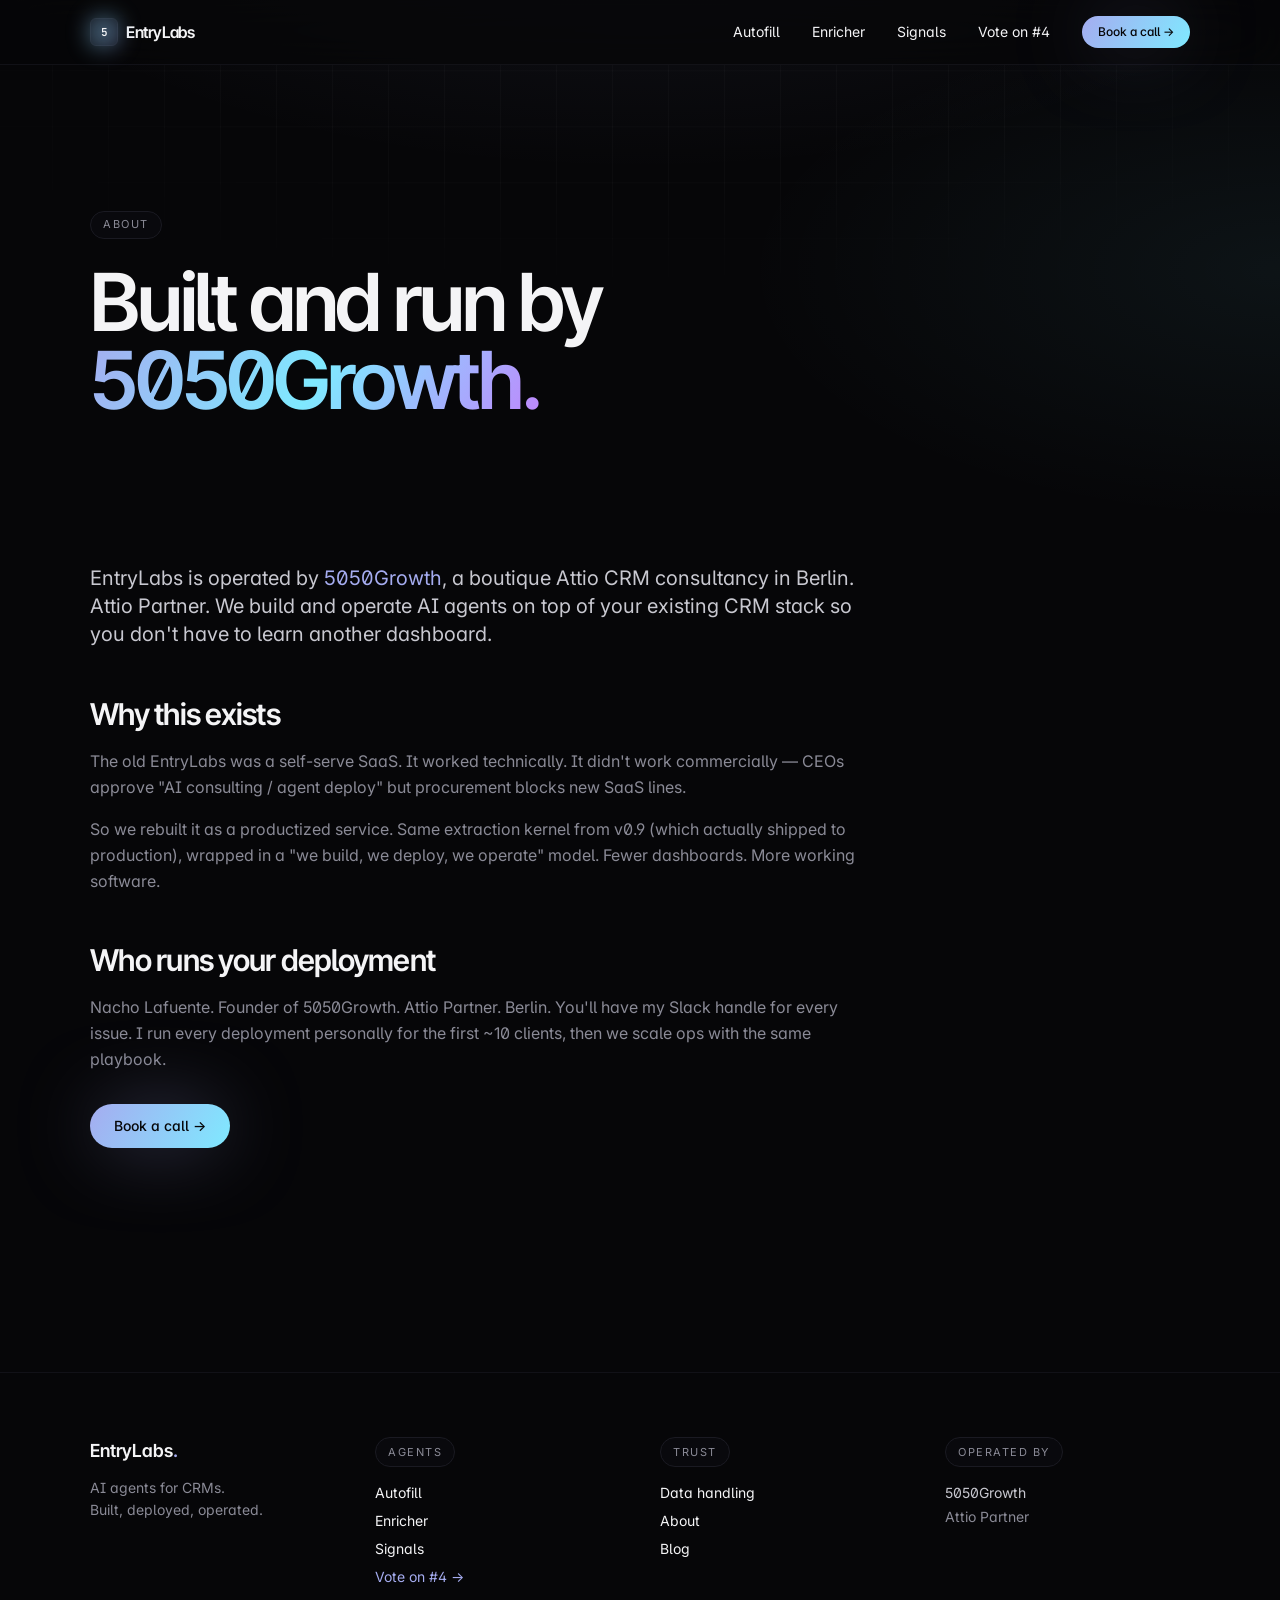
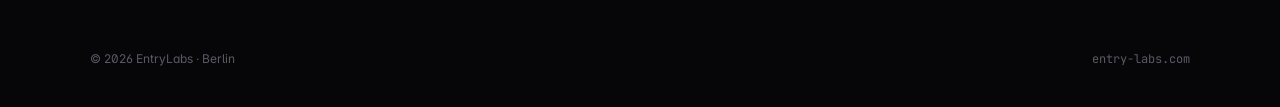
==== about/index.html @ ff5e3624 "Site rebuild 2026-05-15T09:14:31Z" ====
<!DOCTYPE html><html lang="en" class="dark"> <head><meta charset="UTF-8"><meta name="viewport" content="width=device-width, initial-scale=1.0"><meta name="theme-color" content="#060608"><link rel="canonical" href="https://entry-labs.com/about/"><title>About — EntryLabs</title><meta name="description" content="Productized AI agents for sales orgs. Built, deployed, and operated on EU infrastructure. One invoice. Starting at €2,000 deploy + €300/mo."><meta property="og:title" content="About — EntryLabs"><meta property="og:description" content="Productized AI agents for sales orgs. Built, deployed, and operated on EU infrastructure. One invoice. Starting at €2,000 deploy + €300/mo."><meta property="og:url" content="https://entry-labs.com/about/"><meta property="og:type" content="website"><meta name="twitter:card" content="summary_large_image"><link rel="icon" type="image/svg+xml" href="/favicon.svg"><link rel="stylesheet" href="/_astro/about.BUCMWtR5.css"></head> <body class="min-h-screen flex flex-col"> <header class="sticky top-0 z-50 backdrop-blur-xl bg-bg/70 border-b border-bg-edge/60"> <nav class="container-page flex items-center justify-between py-4"> <a href="/" class="group flex items-center gap-2 text-base font-display font-semibold tracking-tight"> <span class="relative inline-flex h-7 w-7 items-center justify-center rounded-md bg-bg-card border border-bg-edge"> <span class="absolute inset-0 rounded-md bg-gradient-accent opacity-60 blur-md group-hover:opacity-90 transition-opacity"></span> <span class="relative font-mono text-[11px] text-ink">5</span> </span> <span>EntryLabs</span> </a> <div class="hidden md:flex items-center gap-8 text-sm text-ink-soft"> <a href="/agents/autofill" class="hover:text-ink transition-colors">Autofill</a> <a href="/agents/enricher" class="hover:text-ink transition-colors">Enricher</a> <a href="/agents/signals" class="hover:text-ink transition-colors">Signals</a> <a href="/poll" class="hover:text-periwinkle transition-colors">Vote on #4</a> <a href="/book" class="btn-primary text-xs px-4 py-2">Book a call →</a> </div> <a href="/book" class="md:hidden btn-primary text-xs px-4 py-2">Book →</a> </nav> </header> <main class="flex-1">  <section class="relative overflow-hidden"> <div aria-hidden="true" class="absolute inset-0 grid-bg pointer-events-none"></div> <div class="container-page pt-28 pb-12 sm:pt-36 relative"> <div class="reveal max-w-3xl"> <p class="pill mb-6">About</p> <h1 class="font-display font-semibold text-hero-sm sm:text-hero tracking-tight leading-[0.98]">
Built and run by<br> <span class="text-gradient">5050Growth.</span> </h1> </div> </div> </section> <section class="container-page py-24"> <div class="reveal max-w-3xl space-y-12"> <p class="text-lg sm:text-xl text-ink-soft leading-relaxed">
EntryLabs is operated by <a href="https://5050growth.com" class="text-periwinkle">5050Growth</a>,
        a boutique Attio CRM consultancy in Berlin. Attio Partner. We build
        and operate AI agents on top of your existing CRM stack so you don't
        have to learn another dashboard.
</p> <div> <h2 class="font-display text-2xl sm:text-3xl font-semibold tracking-tight mb-4">Why this exists</h2> <p class="text-ink-mute leading-relaxed mb-4">
The old EntryLabs was a self-serve SaaS. It worked technically.
          It didn't work commercially — CEOs approve "AI consulting / agent
          deploy" but procurement blocks new SaaS lines.
</p> <p class="text-ink-mute leading-relaxed">
So we rebuilt it as a productized service. Same extraction kernel
          from v0.9 (which actually shipped to production), wrapped in a
          "we build, we deploy, we operate" model. Fewer dashboards. More
          working software.
</p> </div> <div> <h2 class="font-display text-2xl sm:text-3xl font-semibold tracking-tight mb-4">Who runs your deployment</h2> <p class="text-ink-mute leading-relaxed mb-4">
Nacho Lafuente. Founder of 5050Growth. Attio Partner. Berlin.
          You'll have my Slack handle for every issue. I run every deployment
          personally for the first ~10 clients, then we scale ops with the
          same playbook.
</p> <p class="text-ink-soft mt-8"> <a href="/book" class="btn-primary">Book a call →</a> </p> </div> </div> </section>  </main> <footer class="mt-32 border-t border-bg-edge/60"> <div class="container-page grid grid-cols-2 sm:grid-cols-4 gap-10 py-16 text-sm"> <div> <p class="font-display text-lg font-semibold">EntryLabs<span class="text-periwinkle">.</span></p> <p class="text-ink-mute mt-3 leading-relaxed">AI agents for CRMs.<br>Built, deployed, operated.</p> </div> <div> <p class="pill mb-4">Agents</p> <ul class="space-y-2 text-ink-soft"> <li><a href="/agents/autofill">Autofill</a></li> <li><a href="/agents/enricher">Enricher</a></li> <li><a href="/agents/signals">Signals</a></li> <li><a href="/poll" class="text-periwinkle">Vote on #4 →</a></li> </ul> </div> <div> <p class="pill mb-4">Trust</p> <ul class="space-y-2 text-ink-soft"> <li><a href="/security">Data handling</a></li> <li><a href="/about">About</a></li> <li><a href="/blog">Blog</a></li> </ul> </div> <div> <p class="pill mb-4">Operated by</p> <p><a href="https://5050growth.com" class="text-ink-soft hover:text-periwinkle">5050Growth</a></p> <p class="text-ink-mute mt-1">Attio Partner</p> </div> </div> <div class="container-page pb-10 text-xs text-ink-dim flex items-center justify-between"> <p>© 2026 EntryLabs · Berlin</p> <p class="font-mono">entry-labs.com</p> </div> </footer> <script>
      // Scroll-triggered fade-in for any element with .reveal
      (() => {
        const io = new IntersectionObserver(
          (entries) => {
            for (const entry of entries) {
              if (entry.isIntersecting) {
                entry.target.classList.add("is-visible");
                io.unobserve(entry.target);
              }
            }
          },
          { threshold: 0.12, rootMargin: "0px 0px -8% 0px" }
        );
        document.querySelectorAll(".reveal").forEach((el) => io.observe(el));
      })();

      // Card cursor-tracking glow
      document.addEventListener("mousemove", (e) => {
        document.querySelectorAll(".card-glow").forEach((card) => {
          const rect = card.getBoundingClientRect();
          if (e.clientX < rect.left - 100 || e.clientX > rect.right + 100) return;
          if (e.clientY < rect.top - 100 || e.clientY > rect.bottom + 100) return;
          card.style.setProperty("--mx", `${e.clientX - rect.left}px`);
          card.style.setProperty("--my", `${e.clientY - rect.top}px`);
        });
      });
    </script> </body> </html>
---- _astro/about.BUCMWtR5.css ----
@import"https://fonts.googleapis.com/css2?family=Inter:wght@300;400;500;600;700&family=Inter+Tight:wght@300;500;600;700&family=Fraunces:opsz,wght@9..144,400;9..144,500&family=JetBrains+Mono:wght@400;500&display=swap";*,:before,:after{--tw-border-spacing-x: 0;--tw-border-spacing-y: 0;--tw-translate-x: 0;--tw-translate-y: 0;--tw-rotate: 0;--tw-skew-x: 0;--tw-skew-y: 0;--tw-scale-x: 1;--tw-scale-y: 1;--tw-pan-x: ;--tw-pan-y: ;--tw-pinch-zoom: ;--tw-scroll-snap-strictness: proximity;--tw-gradient-from-position: ;--tw-gradient-via-position: ;--tw-gradient-to-position: ;--tw-ordinal: ;--tw-slashed-zero: ;--tw-numeric-figure: ;--tw-numeric-spacing: ;--tw-numeric-fraction: ;--tw-ring-inset: ;--tw-ring-offset-width: 0px;--tw-ring-offset-color: #fff;--tw-ring-color: rgb(59 130 246 / .5);--tw-ring-offset-shadow: 0 0 #0000;--tw-ring-shadow: 0 0 #0000;--tw-shadow: 0 0 #0000;--tw-shadow-colored: 0 0 #0000;--tw-blur: ;--tw-brightness: ;--tw-contrast: ;--tw-grayscale: ;--tw-hue-rotate: ;--tw-invert: ;--tw-saturate: ;--tw-sepia: ;--tw-drop-shadow: ;--tw-backdrop-blur: ;--tw-backdrop-brightness: ;--tw-backdrop-contrast: ;--tw-backdrop-grayscale: ;--tw-backdrop-hue-rotate: ;--tw-backdrop-invert: ;--tw-backdrop-opacity: ;--tw-backdrop-saturate: ;--tw-backdrop-sepia: ;--tw-contain-size: ;--tw-contain-layout: ;--tw-contain-paint: ;--tw-contain-style: }::backdrop{--tw-border-spacing-x: 0;--tw-border-spacing-y: 0;--tw-translate-x: 0;--tw-translate-y: 0;--tw-rotate: 0;--tw-skew-x: 0;--tw-skew-y: 0;--tw-scale-x: 1;--tw-scale-y: 1;--tw-pan-x: ;--tw-pan-y: ;--tw-pinch-zoom: ;--tw-scroll-snap-strictness: proximity;--tw-gradient-from-position: ;--tw-gradient-via-position: ;--tw-gradient-to-position: ;--tw-ordinal: ;--tw-slashed-zero: ;--tw-numeric-figure: ;--tw-numeric-spacing: ;--tw-numeric-fraction: ;--tw-ring-inset: ;--tw-ring-offset-width: 0px;--tw-ring-offset-color: #fff;--tw-ring-color: rgb(59 130 246 / .5);--tw-ring-offset-shadow: 0 0 #0000;--tw-ring-shadow: 0 0 #0000;--tw-shadow: 0 0 #0000;--tw-shadow-colored: 0 0 #0000;--tw-blur: ;--tw-brightness: ;--tw-contrast: ;--tw-grayscale: ;--tw-hue-rotate: ;--tw-invert: ;--tw-saturate: ;--tw-sepia: ;--tw-drop-shadow: ;--tw-backdrop-blur: ;--tw-backdrop-brightness: ;--tw-backdrop-contrast: ;--tw-backdrop-grayscale: ;--tw-backdrop-hue-rotate: ;--tw-backdrop-invert: ;--tw-backdrop-opacity: ;--tw-backdrop-saturate: ;--tw-backdrop-sepia: ;--tw-contain-size: ;--tw-contain-layout: ;--tw-contain-paint: ;--tw-contain-style: }*,:before,:after{box-sizing:border-box;border-width:0;border-style:solid;border-color:#e5e7eb}:before,:after{--tw-content: ""}html,:host{line-height:1.5;-webkit-text-size-adjust:100%;-moz-tab-size:4;-o-tab-size:4;tab-size:4;font-family:Inter,system-ui,sans-serif;font-feature-settings:normal;font-variation-settings:normal;-webkit-tap-highlight-color:transparent}body{margin:0;line-height:inherit}hr{height:0;color:inherit;border-top-width:1px}abbr:where([title]){-webkit-text-decoration:underline dotted;text-decoration:underline dotted}h1,h2,h3,h4,h5,h6{font-size:inherit;font-weight:inherit}a{color:inherit;text-decoration:inherit}b,strong{font-weight:bolder}code,kbd,samp,pre{font-family:JetBrains Mono,SF Mono,Menlo,monospace;font-feature-settings:normal;font-variation-settings:normal;font-size:1em}small{font-size:80%}sub,sup{font-size:75%;line-height:0;position:relative;vertical-align:baseline}sub{bottom:-.25em}sup{top:-.5em}table{text-indent:0;border-color:inherit;border-collapse:collapse}button,input,optgroup,select,textarea{font-family:inherit;font-feature-settings:inherit;font-variation-settings:inherit;font-size:100%;font-weight:inherit;line-height:inherit;letter-spacing:inherit;color:inherit;margin:0;padding:0}button,select{text-transform:none}button,input:where([type=button]),input:where([type=reset]),input:where([type=submit]){-webkit-appearance:button;background-color:transparent;background-image:none}:-moz-focusring{outline:auto}:-moz-ui-invalid{box-shadow:none}progress{vertical-align:baseline}::-webkit-inner-spin-button,::-webkit-outer-spin-button{height:auto}[type=search]{-webkit-appearance:textfield;outline-offset:-2px}::-webkit-search-decoration{-webkit-appearance:none}::-webkit-file-upload-button{-webkit-appearance:button;font:inherit}summary{display:list-item}blockquote,dl,dd,h1,h2,h3,h4,h5,h6,hr,figure,p,pre{margin:0}fieldset{margin:0;padding:0}legend{padding:0}ol,ul,menu{list-style:none;margin:0;padding:0}dialog{padding:0}textarea{resize:vertical}input::-moz-placeholder,textarea::-moz-placeholder{opacity:1;color:#9ca3af}input::placeholder,textarea::placeholder{opacity:1;color:#9ca3af}button,[role=button]{cursor:pointer}:disabled{cursor:default}img,svg,video,canvas,audio,iframe,embed,object{display:block;vertical-align:middle}img,video{max-width:100%;height:auto}[hidden]:where(:not([hidden=until-found])){display:none}:root{color-scheme:dark}html{--tw-bg-opacity: 1;background-color:rgb(6 6 8 / var(--tw-bg-opacity, 1));--tw-text-opacity: 1;color:rgb(244 244 246 / var(--tw-text-opacity, 1));-webkit-font-smoothing:antialiased;-moz-osx-font-smoothing:grayscale;font-feature-settings:"ss01","ss02","cv11"}body{font-family:Inter,system-ui,sans-serif;font-size:1rem;line-height:1.5rem;line-height:1.625}body *::-moz-selection{background-color:#a5acf04d;--tw-text-opacity: 1;color:rgb(255 255 255 / var(--tw-text-opacity, 1))}body *::selection{background-color:#a5acf04d;--tw-text-opacity: 1;color:rgb(255 255 255 / var(--tw-text-opacity, 1))}body::-moz-selection{background-color:#a5acf04d;--tw-text-opacity: 1;color:rgb(255 255 255 / var(--tw-text-opacity, 1))}body::selection{background-color:#a5acf04d;--tw-text-opacity: 1;color:rgb(255 255 255 / var(--tw-text-opacity, 1))}body{background:radial-gradient(ellipse 90% 60% at 50% -20%,rgba(165,172,240,.1),transparent 65%),radial-gradient(ellipse 60% 40% at 100% 30%,rgba(127,233,255,.06),transparent 70%),#060608;background-attachment:fixed}h1,h2,h3,h4{font-family:Inter Tight,Inter,system-ui,sans-serif;letter-spacing:-.025em;--tw-text-opacity: 1;color:rgb(244 244 246 / var(--tw-text-opacity, 1))}h1,h2,h3{font-weight:600}code,pre{font-family:JetBrains Mono,SF Mono,Menlo,monospace;font-size:.875rem;line-height:1.25rem}a{--tw-text-opacity: 1;color:rgb(244 244 246 / var(--tw-text-opacity, 1));transition-property:color,background-color,border-color,text-decoration-color,fill,stroke;transition-timing-function:cubic-bezier(.4,0,.2,1);transition-duration:.15s}a:hover{--tw-text-opacity: 1;color:rgb(165 172 240 / var(--tw-text-opacity, 1))}a{text-decoration:none}hr{--tw-border-opacity: 1;border-color:rgb(26 26 34 / var(--tw-border-opacity, 1))}.container-page{margin-left:auto;margin-right:auto;max-width:1180px;padding-left:1.5rem;padding-right:1.5rem}@media (min-width: 640px){.container-page{padding-left:2.5rem;padding-right:2.5rem}}.btn-primary{position:relative;display:inline-flex;align-items:center;gap:.5rem;border-radius:9999px;background-image:linear-gradient(120deg,#a5acf0,#7fe9ff);padding:.75rem 1.5rem;font-size:.875rem;line-height:1.25rem;font-weight:500;--tw-text-opacity: 1;color:rgb(6 6 8 / var(--tw-text-opacity, 1));--tw-shadow: 0 0 80px -10px rgba(165,172,240,.55);--tw-shadow-colored: 0 0 80px -10px var(--tw-shadow-color);box-shadow:var(--tw-ring-offset-shadow, 0 0 #0000),var(--tw-ring-shadow, 0 0 #0000),var(--tw-shadow);transition-property:transform;transition-timing-function:cubic-bezier(.4,0,.2,1);transition-duration:.15s}.btn-primary:hover{--tw-scale-x: 1.02;--tw-scale-y: 1.02;transform:translate(var(--tw-translate-x),var(--tw-translate-y)) rotate(var(--tw-rotate)) skew(var(--tw-skew-x)) skewY(var(--tw-skew-y)) scaleX(var(--tw-scale-x)) scaleY(var(--tw-scale-y))}.btn-ghost{display:inline-flex;align-items:center;gap:.5rem;border-radius:9999px;border-width:1px;--tw-border-opacity: 1;border-color:rgb(26 26 34 / var(--tw-border-opacity, 1));background-color:#0d0d1266;padding:.75rem 1.5rem;font-size:.875rem;line-height:1.25rem;font-weight:500;--tw-text-opacity: 1;color:rgb(200 200 208 / var(--tw-text-opacity, 1));--tw-backdrop-blur: blur(8px);backdrop-filter:var(--tw-backdrop-blur) var(--tw-backdrop-brightness) var(--tw-backdrop-contrast) var(--tw-backdrop-grayscale) var(--tw-backdrop-hue-rotate) var(--tw-backdrop-invert) var(--tw-backdrop-opacity) var(--tw-backdrop-saturate) var(--tw-backdrop-sepia);transition-property:color,background-color,border-color,text-decoration-color,fill,stroke;transition-timing-function:cubic-bezier(.4,0,.2,1);transition-duration:.15s}.btn-ghost:hover{border-color:#a5acf099;--tw-text-opacity: 1;color:rgb(244 244 246 / var(--tw-text-opacity, 1))}.pill{display:inline-flex;align-items:center;gap:.5rem;border-radius:9999px;border-width:1px;--tw-border-opacity: 1;border-color:rgb(26 26 34 / var(--tw-border-opacity, 1));background-color:#0d0d1299;padding:.25rem .75rem;font-size:11px;text-transform:uppercase;letter-spacing:.14em;--tw-text-opacity: 1;color:rgb(138 138 150 / var(--tw-text-opacity, 1))}.pill-accent{display:inline-flex;align-items:center;gap:.5rem;border-radius:9999px;border-width:1px;--tw-border-opacity: 1;border-color:rgb(26 26 34 / var(--tw-border-opacity, 1));background-color:#0d0d1299;padding:.25rem .75rem;font-size:11px;text-transform:uppercase;letter-spacing:.14em;color:rgb(138 138 150 / var(--tw-text-opacity, 1));border-color:#a5acf04d;background-color:#a5acf00f;--tw-text-opacity: 1;color:rgb(165 172 240 / var(--tw-text-opacity, 1))}.card{position:relative;border-radius:1rem;border-width:1px;--tw-border-opacity: 1;border-color:rgb(26 26 34 / var(--tw-border-opacity, 1));--tw-bg-opacity: 1;background-color:rgb(16 16 23 / var(--tw-bg-opacity, 1));padding:1.75rem;transition-property:all;transition-timing-function:cubic-bezier(.4,0,.2,1);transition-duration:.15s}.card:hover{border-color:#a5acf066}.card-glow{position:relative;border-radius:1rem;border-width:1px;--tw-border-opacity: 1;border-color:rgb(26 26 34 / var(--tw-border-opacity, 1));--tw-bg-opacity: 1;background-color:rgb(16 16 23 / var(--tw-bg-opacity, 1));padding:1.75rem;transition-property:all;transition-timing-function:cubic-bezier(.4,0,.2,1);transition-duration:.15s}.card-glow:hover{border-color:#a5acf066}.card-glow:before{content:"";pointer-events:none;position:absolute;inset:1px;border-radius:15px;opacity:0;transition-property:opacity;transition-timing-function:cubic-bezier(.4,0,.2,1);transition-duration:.15s;background:radial-gradient(600px circle at var(--mx, 50%) var(--my, 0%),rgba(165,172,240,.1),transparent 40%)}.card-glow:hover:before{opacity:1}.text-gradient{background-image:linear-gradient(120deg,#a5acf0,#7fe9ff,#c084fc);-webkit-background-clip:text;background-clip:text;color:transparent}.reveal{opacity:0;transform:translateY(20px);transition:opacity .7s cubic-bezier(.2,.6,.2,1),transform .7s cubic-bezier(.2,.6,.2,1);will-change:opacity,transform}.reveal.is-visible{opacity:1;transform:translateY(0)}.grid-bg{background-image:linear-gradient(to right,rgba(255,255,255,.025) 1px,transparent 1px),linear-gradient(to bottom,rgba(255,255,255,.025) 1px,transparent 1px);background-size:56px 56px;background-position:center;-webkit-mask-image:radial-gradient(ellipse 65% 60% at 50% 0%,black 50%,transparent 100%);mask-image:radial-gradient(ellipse 65% 60% at 50% 0%,black 50%,transparent 100%)}.pointer-events-none{pointer-events:none}.absolute{position:absolute}.relative{position:relative}.sticky{position:sticky}.inset-0{inset:0}.-inset-x-10{left:-2.5rem;right:-2.5rem}.-inset-y-12{top:-3rem;bottom:-3rem}.left-1\/2{left:50%}.left-\[28\%\]{left:28%}.right-\[-6rem\]{right:-6rem}.right-\[18\%\]{right:18%}.top-0{top:0}.top-1\/2{top:50%}.top-\[-10rem\]{top:-10rem}.top-\[-6rem\]{top:-6rem}.top-\[40\%\]{top:40%}.top-\[60\%\]{top:60%}.-z-10{z-index:-10}.z-50{z-index:50}.mx-auto{margin-left:auto;margin-right:auto}.mb-1{margin-bottom:.25rem}.mb-10{margin-bottom:2.5rem}.mb-12{margin-bottom:3rem}.mb-16{margin-bottom:4rem}.mb-2{margin-bottom:.5rem}.mb-3{margin-bottom:.75rem}.mb-4{margin-bottom:1rem}.mb-5{margin-bottom:1.25rem}.mb-6{margin-bottom:1.5rem}.mb-7{margin-bottom:1.75rem}.mb-8{margin-bottom:2rem}.ml-2{margin-left:.5rem}.ml-3{margin-left:.75rem}.ml-auto{margin-left:auto}.mt-1{margin-top:.25rem}.mt-1\.5{margin-top:.375rem}.mt-10{margin-top:2.5rem}.mt-2{margin-top:.5rem}.mt-20{margin-top:5rem}.mt-24{margin-top:6rem}.mt-3{margin-top:.75rem}.mt-32{margin-top:8rem}.mt-4{margin-top:1rem}.mt-6{margin-top:1.5rem}.mt-8{margin-top:2rem}.block{display:block}.inline-block{display:inline-block}.flex{display:flex}.inline-flex{display:inline-flex}.grid{display:grid}.hidden{display:none}.h-1\.5{height:.375rem}.h-2\.5{height:.625rem}.h-4{height:1rem}.h-7{height:1.75rem}.h-\[200px\]{height:200px}.h-\[20rem\]{height:20rem}.h-\[220px\]{height:220px}.h-\[340px\]{height:340px}.h-\[40rem\]{height:40rem}.h-full{height:100%}.min-h-screen{min-height:100vh}.w-1\.5{width:.375rem}.w-2{width:.5rem}.w-2\.5{width:.625rem}.w-7{width:1.75rem}.w-8{width:2rem}.w-\[20rem\]{width:20rem}.w-\[360px\]{width:360px}.w-\[420px\]{width:420px}.w-\[60rem\]{width:60rem}.w-\[680px\]{width:680px}.w-full{width:100%}.max-w-2xl{max-width:42rem}.max-w-3xl{max-width:48rem}.max-w-4xl{max-width:56rem}.max-w-5xl{max-width:64rem}.max-w-prose{max-width:62ch}.max-w-xl{max-width:36rem}.flex-1{flex:1 1 0%}.shrink-0{flex-shrink:0}.-translate-x-1\/2{--tw-translate-x: -50%;transform:translate(var(--tw-translate-x),var(--tw-translate-y)) rotate(var(--tw-rotate)) skew(var(--tw-skew-x)) skewY(var(--tw-skew-y)) scaleX(var(--tw-scale-x)) scaleY(var(--tw-scale-y))}.-translate-y-1\/2{--tw-translate-y: -50%;transform:translate(var(--tw-translate-x),var(--tw-translate-y)) rotate(var(--tw-rotate)) skew(var(--tw-skew-x)) skewY(var(--tw-skew-y)) scaleX(var(--tw-scale-x)) scaleY(var(--tw-scale-y))}.translate-y-\[-30\%\]{--tw-translate-y: -30%;transform:translate(var(--tw-translate-x),var(--tw-translate-y)) rotate(var(--tw-rotate)) skew(var(--tw-skew-x)) skewY(var(--tw-skew-y)) scaleX(var(--tw-scale-x)) scaleY(var(--tw-scale-y))}.transform{transform:translate(var(--tw-translate-x),var(--tw-translate-y)) rotate(var(--tw-rotate)) skew(var(--tw-skew-x)) skewY(var(--tw-skew-y)) scaleX(var(--tw-scale-x)) scaleY(var(--tw-scale-y))}@keyframes ping{75%,to{transform:scale(2);opacity:0}}.animate-ping{animation:ping 1s cubic-bezier(0,0,.2,1) infinite}@keyframes pulse{50%{opacity:.5}}.animate-pulse{animation:pulse 2s cubic-bezier(.4,0,.6,1) infinite}.cursor-pointer{cursor:pointer}.grid-cols-2{grid-template-columns:repeat(2,minmax(0,1fr))}.flex-col{flex-direction:column}.flex-wrap{flex-wrap:wrap}.items-start{align-items:flex-start}.items-center{align-items:center}.items-baseline{align-items:baseline}.justify-center{justify-content:center}.justify-between{justify-content:space-between}.gap-1{gap:.25rem}.gap-10{gap:2.5rem}.gap-2{gap:.5rem}.gap-3{gap:.75rem}.gap-4{gap:1rem}.gap-5{gap:1.25rem}.gap-6{gap:1.5rem}.gap-8{gap:2rem}.gap-x-10{-moz-column-gap:2.5rem;column-gap:2.5rem}.gap-x-12{-moz-column-gap:3rem;column-gap:3rem}.gap-y-14{row-gap:3.5rem}.gap-y-3{row-gap:.75rem}.gap-y-4{row-gap:1rem}.space-y-1>:not([hidden])~:not([hidden]){--tw-space-y-reverse: 0;margin-top:calc(.25rem * calc(1 - var(--tw-space-y-reverse)));margin-bottom:calc(.25rem * var(--tw-space-y-reverse))}.space-y-12>:not([hidden])~:not([hidden]){--tw-space-y-reverse: 0;margin-top:calc(3rem * calc(1 - var(--tw-space-y-reverse)));margin-bottom:calc(3rem * var(--tw-space-y-reverse))}.space-y-2>:not([hidden])~:not([hidden]){--tw-space-y-reverse: 0;margin-top:calc(.5rem * calc(1 - var(--tw-space-y-reverse)));margin-bottom:calc(.5rem * var(--tw-space-y-reverse))}.space-y-3>:not([hidden])~:not([hidden]){--tw-space-y-reverse: 0;margin-top:calc(.75rem * calc(1 - var(--tw-space-y-reverse)));margin-bottom:calc(.75rem * var(--tw-space-y-reverse))}.space-y-4>:not([hidden])~:not([hidden]){--tw-space-y-reverse: 0;margin-top:calc(1rem * calc(1 - var(--tw-space-y-reverse)));margin-bottom:calc(1rem * var(--tw-space-y-reverse))}.space-y-5>:not([hidden])~:not([hidden]){--tw-space-y-reverse: 0;margin-top:calc(1.25rem * calc(1 - var(--tw-space-y-reverse)));margin-bottom:calc(1.25rem * var(--tw-space-y-reverse))}.space-y-7>:not([hidden])~:not([hidden]){--tw-space-y-reverse: 0;margin-top:calc(1.75rem * calc(1 - var(--tw-space-y-reverse)));margin-bottom:calc(1.75rem * var(--tw-space-y-reverse))}.overflow-hidden{overflow:hidden}.whitespace-nowrap{white-space:nowrap}.rounded{border-radius:.25rem}.rounded-2xl{border-radius:1rem}.rounded-full{border-radius:9999px}.rounded-lg{border-radius:.5rem}.rounded-md{border-radius:.375rem}.border{border-width:1px}.border-y{border-top-width:1px;border-bottom-width:1px}.border-b{border-bottom-width:1px}.border-t{border-top-width:1px}.border-bg-edge{--tw-border-opacity: 1;border-color:rgb(26 26 34 / var(--tw-border-opacity, 1))}.border-bg-edge\/60{border-color:#1a1a2299}.border-bg-edge\/80{border-color:#1a1a22cc}.border-cyan-glow\/30{border-color:#7fe9ff4d}.border-emerald-500\/30{border-color:#10b9814d}.border-periwinkle\/30{border-color:#a5acf04d}.border-violet-glow\/30{border-color:#c084fc4d}.bg-\[\#0a0a10\]\/95{background-color:#0a0a10f2}.bg-\[\#3a3a45\]{--tw-bg-opacity: 1;background-color:rgb(58 58 69 / var(--tw-bg-opacity, 1))}.bg-bg{--tw-bg-opacity: 1;background-color:rgb(6 6 8 / var(--tw-bg-opacity, 1))}.bg-bg-card{--tw-bg-opacity: 1;background-color:rgb(16 16 23 / var(--tw-bg-opacity, 1))}.bg-bg-raised\/40{background-color:#0d0d1266}.bg-bg\/70{background-color:#060608b3}.bg-black\/40{background-color:#0006}.bg-cyan-glow\/\[0\.06\]{background-color:#7fe9ff0f}.bg-emerald-500\/10{background-color:#10b9811a}.bg-ink\/80{background-color:#f4f4f6cc}.bg-periwinkle{--tw-bg-opacity: 1;background-color:rgb(165 172 240 / var(--tw-bg-opacity, 1))}.bg-periwinkle\/70{background-color:#a5acf0b3}.bg-violet-glow\/\[0\.06\]{background-color:#c084fc0f}.bg-gradient-accent{background-image:linear-gradient(120deg,#a5acf0,#7fe9ff,#c084fc)}.p-8{padding:2rem}.px-1\.5{padding-left:.375rem;padding-right:.375rem}.px-2{padding-left:.5rem;padding-right:.5rem}.px-4{padding-left:1rem;padding-right:1rem}.px-5{padding-left:1.25rem;padding-right:1.25rem}.px-6{padding-left:1.5rem;padding-right:1.5rem}.py-0\.5{padding-top:.125rem;padding-bottom:.125rem}.py-16{padding-top:4rem;padding-bottom:4rem}.py-2{padding-top:.5rem;padding-bottom:.5rem}.py-20{padding-top:5rem;padding-bottom:5rem}.py-24{padding-top:6rem;padding-bottom:6rem}.py-3{padding-top:.75rem;padding-bottom:.75rem}.py-32{padding-top:8rem;padding-bottom:8rem}.py-4{padding-top:1rem;padding-bottom:1rem}.py-5{padding-top:1.25rem;padding-bottom:1.25rem}.py-6{padding-top:1.5rem;padding-bottom:1.5rem}.pb-10{padding-bottom:2.5rem}.pb-12{padding-bottom:3rem}.pb-16{padding-bottom:4rem}.pb-20{padding-bottom:5rem}.pl-6{padding-left:1.5rem}.pl-9{padding-left:2.25rem}.pt-0\.5{padding-top:.125rem}.pt-1{padding-top:.25rem}.pt-24{padding-top:6rem}.pt-28{padding-top:7rem}.pt-3{padding-top:.75rem}.pt-5{padding-top:1.25rem}.text-center{text-align:center}.align-middle{vertical-align:middle}.font-display{font-family:Inter Tight,Inter,system-ui,sans-serif}.font-mono{font-family:JetBrains Mono,SF Mono,Menlo,monospace}.text-2xl{font-size:1.5rem;line-height:2rem}.text-3xl{font-size:1.875rem;line-height:2.25rem}.text-4xl{font-size:2.25rem;line-height:2.5rem}.text-5xl{font-size:3rem;line-height:1}.text-\[10\.5px\]{font-size:10.5px}.text-\[10px\]{font-size:10px}.text-\[11px\]{font-size:11px}.text-\[12\.5px\]{font-size:12.5px}.text-\[13\.5px\]{font-size:13.5px}.text-\[15px\]{font-size:15px}.text-base{font-size:1rem;line-height:1.5rem}.text-hero-sm{font-size:3.5rem;line-height:1.02;letter-spacing:-.035em}.text-lg{font-size:1.125rem;line-height:1.75rem}.text-sm{font-size:.875rem;line-height:1.25rem}.text-xl{font-size:1.25rem;line-height:1.75rem}.text-xs{font-size:.75rem;line-height:1rem}.font-medium{font-weight:500}.font-normal{font-weight:400}.font-semibold{font-weight:600}.uppercase{text-transform:uppercase}.not-italic{font-style:normal}.leading-\[0\.98\]{line-height:.98}.leading-\[1\.02\]{line-height:1.02}.leading-\[1\.05\]{line-height:1.05}.leading-\[1\.7\]{line-height:1.7}.leading-\[1\.8\]{line-height:1.8}.leading-relaxed{line-height:1.625}.tracking-\[0\.18em\]{letter-spacing:.18em}.tracking-tight{letter-spacing:-.025em}.tracking-wider{letter-spacing:.05em}.text-cyan-glow{--tw-text-opacity: 1;color:rgb(127 233 255 / var(--tw-text-opacity, 1))}.text-emerald-300{--tw-text-opacity: 1;color:rgb(110 231 183 / var(--tw-text-opacity, 1))}.text-emerald-400{--tw-text-opacity: 1;color:rgb(52 211 153 / var(--tw-text-opacity, 1))}.text-ink{--tw-text-opacity: 1;color:rgb(244 244 246 / var(--tw-text-opacity, 1))}.text-ink-dim{--tw-text-opacity: 1;color:rgb(90 90 102 / var(--tw-text-opacity, 1))}.text-ink-mute{--tw-text-opacity: 1;color:rgb(138 138 150 / var(--tw-text-opacity, 1))}.text-ink-soft{--tw-text-opacity: 1;color:rgb(200 200 208 / var(--tw-text-opacity, 1))}.text-periwinkle{--tw-text-opacity: 1;color:rgb(165 172 240 / var(--tw-text-opacity, 1))}.text-violet-glow{--tw-text-opacity: 1;color:rgb(192 132 252 / var(--tw-text-opacity, 1))}.underline{text-decoration-line:underline}.decoration-periwinkle\/60{text-decoration-color:#a5acf099}.underline-offset-4{text-underline-offset:4px}.accent-periwinkle{accent-color:#a5acf0}.opacity-30{opacity:.3}.opacity-40{opacity:.4}.opacity-50{opacity:.5}.opacity-60{opacity:.6}.opacity-\[0\.55\]{opacity:.55}.ring{--tw-ring-offset-shadow: var(--tw-ring-inset) 0 0 0 var(--tw-ring-offset-width) var(--tw-ring-offset-color);--tw-ring-shadow: var(--tw-ring-inset) 0 0 0 calc(3px + var(--tw-ring-offset-width)) var(--tw-ring-color);box-shadow:var(--tw-ring-offset-shadow),var(--tw-ring-shadow),var(--tw-shadow, 0 0 #0000)}.blur{--tw-blur: blur(8px);filter:var(--tw-blur) var(--tw-brightness) var(--tw-contrast) var(--tw-grayscale) var(--tw-hue-rotate) var(--tw-invert) var(--tw-saturate) var(--tw-sepia) var(--tw-drop-shadow)}.blur-\[100px\]{--tw-blur: blur(100px);filter:var(--tw-blur) var(--tw-brightness) var(--tw-contrast) var(--tw-grayscale) var(--tw-hue-rotate) var(--tw-invert) var(--tw-saturate) var(--tw-sepia) var(--tw-drop-shadow)}.blur-\[80px\]{--tw-blur: blur(80px);filter:var(--tw-blur) var(--tw-brightness) var(--tw-contrast) var(--tw-grayscale) var(--tw-hue-rotate) var(--tw-invert) var(--tw-saturate) var(--tw-sepia) var(--tw-drop-shadow)}.blur-\[90px\]{--tw-blur: blur(90px);filter:var(--tw-blur) var(--tw-brightness) var(--tw-contrast) var(--tw-grayscale) var(--tw-hue-rotate) var(--tw-invert) var(--tw-saturate) var(--tw-sepia) var(--tw-drop-shadow)}.blur-md{--tw-blur: blur(12px);filter:var(--tw-blur) var(--tw-brightness) var(--tw-contrast) var(--tw-grayscale) var(--tw-hue-rotate) var(--tw-invert) var(--tw-saturate) var(--tw-sepia) var(--tw-drop-shadow)}.filter{filter:var(--tw-blur) var(--tw-brightness) var(--tw-contrast) var(--tw-grayscale) var(--tw-hue-rotate) var(--tw-invert) var(--tw-saturate) var(--tw-sepia) var(--tw-drop-shadow)}.backdrop-blur-xl{--tw-backdrop-blur: blur(24px);backdrop-filter:var(--tw-backdrop-blur) var(--tw-backdrop-brightness) var(--tw-backdrop-contrast) var(--tw-backdrop-grayscale) var(--tw-backdrop-hue-rotate) var(--tw-backdrop-invert) var(--tw-backdrop-opacity) var(--tw-backdrop-saturate) var(--tw-backdrop-sepia)}.transition-all{transition-property:all;transition-timing-function:cubic-bezier(.4,0,.2,1);transition-duration:.15s}.transition-colors{transition-property:color,background-color,border-color,text-decoration-color,fill,stroke;transition-timing-function:cubic-bezier(.4,0,.2,1);transition-duration:.15s}.transition-opacity{transition-property:opacity;transition-timing-function:cubic-bezier(.4,0,.2,1);transition-duration:.15s}.transition-transform{transition-property:transform;transition-timing-function:cubic-bezier(.4,0,.2,1);transition-duration:.15s}@media (prefers-reduced-motion: reduce){.reveal{opacity:1;transform:none;transition:none}}.group:hover .group-hover\:text-gradient{background-image:linear-gradient(120deg,#a5acf0,#7fe9ff,#c084fc);-webkit-background-clip:text;background-clip:text;color:transparent}.placeholder\:text-ink-dim::-moz-placeholder{--tw-text-opacity: 1;color:rgb(90 90 102 / var(--tw-text-opacity, 1))}.placeholder\:text-ink-dim::placeholder{--tw-text-opacity: 1;color:rgb(90 90 102 / var(--tw-text-opacity, 1))}.hover\:text-ink:hover{--tw-text-opacity: 1;color:rgb(244 244 246 / var(--tw-text-opacity, 1))}.hover\:text-periwinkle:hover{--tw-text-opacity: 1;color:rgb(165 172 240 / var(--tw-text-opacity, 1))}.focus\:border-periwinkle\/60:focus{border-color:#a5acf099}.focus\:outline-none:focus{outline:2px solid transparent;outline-offset:2px}.focus\:ring-2:focus{--tw-ring-offset-shadow: var(--tw-ring-inset) 0 0 0 var(--tw-ring-offset-width) var(--tw-ring-offset-color);--tw-ring-shadow: var(--tw-ring-inset) 0 0 0 calc(2px + var(--tw-ring-offset-width)) var(--tw-ring-color);box-shadow:var(--tw-ring-offset-shadow),var(--tw-ring-shadow),var(--tw-shadow, 0 0 #0000)}.focus\:ring-periwinkle\/20:focus{--tw-ring-color: rgb(165 172 240 / .2)}.group:hover .group-hover\:translate-x-0\.5{--tw-translate-x: .125rem;transform:translate(var(--tw-translate-x),var(--tw-translate-y)) rotate(var(--tw-rotate)) skew(var(--tw-skew-x)) skewY(var(--tw-skew-y)) scaleX(var(--tw-scale-x)) scaleY(var(--tw-scale-y))}.group:hover .group-hover\:text-periwinkle{--tw-text-opacity: 1;color:rgb(165 172 240 / var(--tw-text-opacity, 1))}.group:hover .group-hover\:opacity-90{opacity:.9}@media (min-width: 640px){.sm\:inline{display:inline}.sm\:grid-cols-2{grid-template-columns:repeat(2,minmax(0,1fr))}.sm\:grid-cols-3{grid-template-columns:repeat(3,minmax(0,1fr))}.sm\:grid-cols-4{grid-template-columns:repeat(4,minmax(0,1fr))}.sm\:flex-row{flex-direction:row}.sm\:items-center{align-items:center}.sm\:justify-between{justify-content:space-between}.sm\:p-10{padding:2.5rem}.sm\:pb-24{padding-bottom:6rem}.sm\:pb-28{padding-bottom:7rem}.sm\:pt-36{padding-top:9rem}.sm\:text-3xl{font-size:1.875rem;line-height:2.25rem}.sm\:text-4xl{font-size:2.25rem;line-height:2.5rem}.sm\:text-5xl{font-size:3rem;line-height:1}.sm\:text-hero{font-size:5rem;line-height:.98;letter-spacing:-.04em}.sm\:text-xl{font-size:1.25rem;line-height:1.75rem}}@media (min-width: 768px){.md\:flex{display:flex}.md\:hidden{display:none}.md\:grid-cols-2{grid-template-columns:repeat(2,minmax(0,1fr))}}@media (min-width: 1024px){.lg\:grid-cols-3{grid-template-columns:repeat(3,minmax(0,1fr))}.lg\:text-6xl{font-size:3.75rem;line-height:1}.lg\:text-hero-lg{font-size:7rem;line-height:.95;letter-spacing:-.045em}}
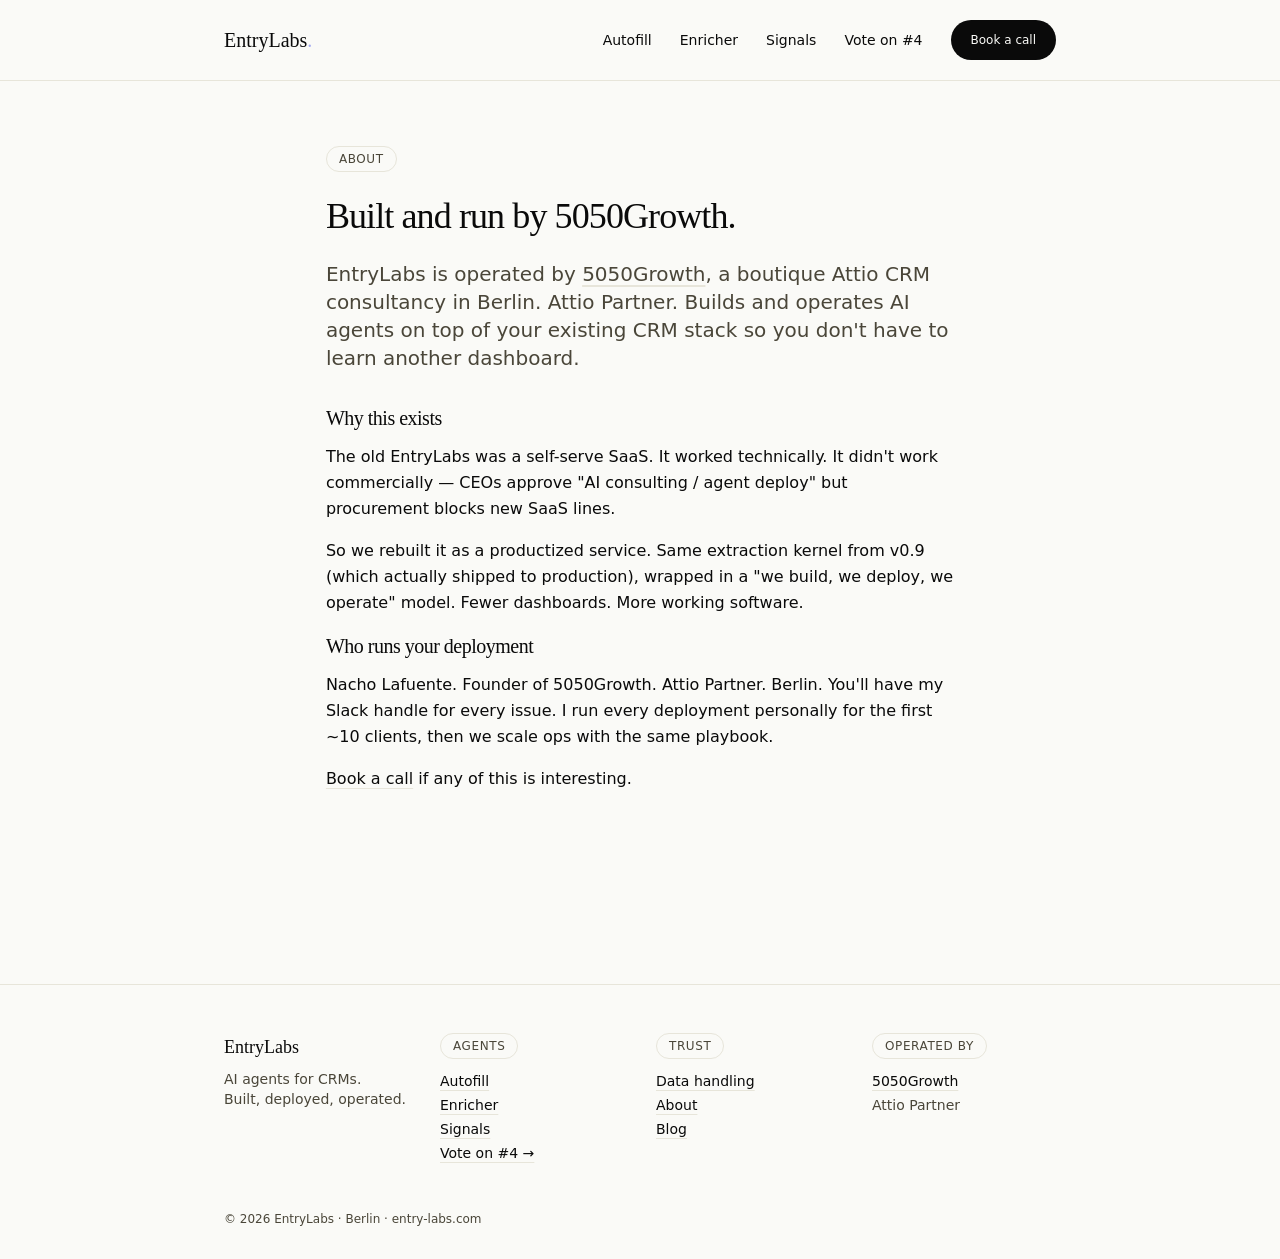
==== commit b20b0adc: "Site rebuild 2026-05-15T09:19:52Z" ====
--- a/about/index.html
+++ b/about/index.html
@@ -1,48 +1,24 @@
-<!DOCTYPE html><html lang="en" class="dark"> <head><meta charset="UTF-8"><meta name="viewport" content="width=device-width, initial-scale=1.0"><meta name="theme-color" content="#060608"><link rel="canonical" href="https://entry-labs.com/about/"><title>About — EntryLabs</title><meta name="description" content="Productized AI agents for sales orgs. Built, deployed, and operated on EU infrastructure. One invoice. Starting at €2,000 deploy + €300/mo."><meta property="og:title" content="About — EntryLabs"><meta property="og:description" content="Productized AI agents for sales orgs. Built, deployed, and operated on EU infrastructure. One invoice. Starting at €2,000 deploy + €300/mo."><meta property="og:url" content="https://entry-labs.com/about/"><meta property="og:type" content="website"><meta name="twitter:card" content="summary_large_image"><link rel="icon" type="image/svg+xml" href="/favicon.svg"><link rel="stylesheet" href="/_astro/about.BUCMWtR5.css"></head> <body class="min-h-screen flex flex-col"> <header class="sticky top-0 z-50 backdrop-blur-xl bg-bg/70 border-b border-bg-edge/60"> <nav class="container-page flex items-center justify-between py-4"> <a href="/" class="group flex items-center gap-2 text-base font-display font-semibold tracking-tight"> <span class="relative inline-flex h-7 w-7 items-center justify-center rounded-md bg-bg-card border border-bg-edge"> <span class="absolute inset-0 rounded-md bg-gradient-accent opacity-60 blur-md group-hover:opacity-90 transition-opacity"></span> <span class="relative font-mono text-[11px] text-ink">5</span> </span> <span>EntryLabs</span> </a> <div class="hidden md:flex items-center gap-8 text-sm text-ink-soft"> <a href="/agents/autofill" class="hover:text-ink transition-colors">Autofill</a> <a href="/agents/enricher" class="hover:text-ink transition-colors">Enricher</a> <a href="/agents/signals" class="hover:text-ink transition-colors">Signals</a> <a href="/poll" class="hover:text-periwinkle transition-colors">Vote on #4</a> <a href="/book" class="btn-primary text-xs px-4 py-2">Book a call →</a> </div> <a href="/book" class="md:hidden btn-primary text-xs px-4 py-2">Book →</a> </nav> </header> <main class="flex-1">  <section class="relative overflow-hidden"> <div aria-hidden="true" class="absolute inset-0 grid-bg pointer-events-none"></div> <div class="container-page pt-28 pb-12 sm:pt-36 relative"> <div class="reveal max-w-3xl"> <p class="pill mb-6">About</p> <h1 class="font-display font-semibold text-hero-sm sm:text-hero tracking-tight leading-[0.98]">
-Built and run by<br> <span class="text-gradient">5050Growth.</span> </h1> </div> </div> </section> <section class="container-page py-24"> <div class="reveal max-w-3xl space-y-12"> <p class="text-lg sm:text-xl text-ink-soft leading-relaxed">
-EntryLabs is operated by <a href="https://5050growth.com" class="text-periwinkle">5050Growth</a>,
-        a boutique Attio CRM consultancy in Berlin. Attio Partner. We build
-        and operate AI agents on top of your existing CRM stack so you don't
-        have to learn another dashboard.
-</p> <div> <h2 class="font-display text-2xl sm:text-3xl font-semibold tracking-tight mb-4">Why this exists</h2> <p class="text-ink-mute leading-relaxed mb-4">
+<!DOCTYPE html><html lang="en"> <head><meta charset="UTF-8"><meta name="viewport" content="width=device-width, initial-scale=1.0"><link rel="canonical" href="https://entry-labs.com/about/"><title>About — EntryLabs</title><meta name="description" content="Built, deployed, and operated AI agents for your CRM. Productized service for sales orgs using Attio, HubSpot, Salesforce."><meta property="og:title" content="About — EntryLabs"><meta property="og:description" content="Built, deployed, and operated AI agents for your CRM. Productized service for sales orgs using Attio, HubSpot, Salesforce."><meta property="og:url" content="https://entry-labs.com/about/"><meta property="og:type" content="website"><meta name="twitter:card" content="summary_large_image"><link rel="icon" type="image/svg+xml" href="/favicon.svg"><link rel="stylesheet" href="/_astro/about.DnYvvHuZ.css"></head> <body class="min-h-screen flex flex-col"> <header class="border-b border-warm-200"> <nav class="container-prose flex items-center justify-between py-5"> <a href="/" class="font-display text-xl font-medium no-underline">
+EntryLabs<span class="text-periwinkle">.</span> </a> <div class="hidden sm:flex items-center gap-7 text-sm"> <a href="/agents/autofill" class="no-underline hover:text-periwinkle">Autofill</a> <a href="/agents/enricher" class="no-underline hover:text-periwinkle">Enricher</a> <a href="/agents/signals" class="no-underline hover:text-periwinkle">Signals</a> <a href="/poll" class="no-underline hover:text-periwinkle">Vote on #4</a> <a href="/book" class="btn-primary text-xs">Book a call</a> </div> </nav> </header> <main class="flex-1">  <section class="container-prose pt-16 pb-16 max-w-prose"> <p class="pill mb-6">About</p> <h1 class="text-4xl mb-6">Built and run by 5050Growth.</h1> <p class="text-xl text-warm-700 mb-8">
+EntryLabs is operated by <a href="https://5050growth.com">5050Growth</a>,
+      a boutique Attio CRM consultancy in Berlin. Attio Partner. Builds
+      and operates AI agents on top of your existing CRM stack so you
+      don't have to learn another dashboard.
+</p> <h2 class="text-xl mb-3">Why this exists</h2> <p class="mb-4">
 The old EntryLabs was a self-serve SaaS. It worked technically.
-          It didn't work commercially — CEOs approve "AI consulting / agent
-          deploy" but procurement blocks new SaaS lines.
-</p> <p class="text-ink-mute leading-relaxed">
+      It didn't work commercially — CEOs approve "AI consulting / agent
+      deploy" but procurement blocks new SaaS lines.
+</p> <p class="mb-4">
 So we rebuilt it as a productized service. Same extraction kernel
-          from v0.9 (which actually shipped to production), wrapped in a
-          "we build, we deploy, we operate" model. Fewer dashboards. More
-          working software.
-</p> </div> <div> <h2 class="font-display text-2xl sm:text-3xl font-semibold tracking-tight mb-4">Who runs your deployment</h2> <p class="text-ink-mute leading-relaxed mb-4">
+      from v0.9 (which actually shipped to production), wrapped in a
+      "we build, we deploy, we operate" model. Fewer dashboards. More
+      working software.
+</p> <h2 class="text-xl mb-3">Who runs your deployment</h2> <p class="mb-4">
 Nacho Lafuente. Founder of 5050Growth. Attio Partner. Berlin.
-          You'll have my Slack handle for every issue. I run every deployment
-          personally for the first ~10 clients, then we scale ops with the
-          same playbook.
-</p> <p class="text-ink-soft mt-8"> <a href="/book" class="btn-primary">Book a call →</a> </p> </div> </div> </section>  </main> <footer class="mt-32 border-t border-bg-edge/60"> <div class="container-page grid grid-cols-2 sm:grid-cols-4 gap-10 py-16 text-sm"> <div> <p class="font-display text-lg font-semibold">EntryLabs<span class="text-periwinkle">.</span></p> <p class="text-ink-mute mt-3 leading-relaxed">AI agents for CRMs.<br>Built, deployed, operated.</p> </div> <div> <p class="pill mb-4">Agents</p> <ul class="space-y-2 text-ink-soft"> <li><a href="/agents/autofill">Autofill</a></li> <li><a href="/agents/enricher">Enricher</a></li> <li><a href="/agents/signals">Signals</a></li> <li><a href="/poll" class="text-periwinkle">Vote on #4 →</a></li> </ul> </div> <div> <p class="pill mb-4">Trust</p> <ul class="space-y-2 text-ink-soft"> <li><a href="/security">Data handling</a></li> <li><a href="/about">About</a></li> <li><a href="/blog">Blog</a></li> </ul> </div> <div> <p class="pill mb-4">Operated by</p> <p><a href="https://5050growth.com" class="text-ink-soft hover:text-periwinkle">5050Growth</a></p> <p class="text-ink-mute mt-1">Attio Partner</p> </div> </div> <div class="container-page pb-10 text-xs text-ink-dim flex items-center justify-between"> <p>© 2026 EntryLabs · Berlin</p> <p class="font-mono">entry-labs.com</p> </div> </footer> <script>
-      // Scroll-triggered fade-in for any element with .reveal
-      (() => {
-        const io = new IntersectionObserver(
-          (entries) => {
-            for (const entry of entries) {
-              if (entry.isIntersecting) {
-                entry.target.classList.add("is-visible");
-                io.unobserve(entry.target);
-              }
-            }
-          },
-          { threshold: 0.12, rootMargin: "0px 0px -8% 0px" }
-        );
-        document.querySelectorAll(".reveal").forEach((el) => io.observe(el));
-      })();
-
-      // Card cursor-tracking glow
-      document.addEventListener("mousemove", (e) => {
-        document.querySelectorAll(".card-glow").forEach((card) => {
-          const rect = card.getBoundingClientRect();
-          if (e.clientX < rect.left - 100 || e.clientX > rect.right + 100) return;
-          if (e.clientY < rect.top - 100 || e.clientY > rect.bottom + 100) return;
-          card.style.setProperty("--mx", `${e.clientX - rect.left}px`);
-          card.style.setProperty("--my", `${e.clientY - rect.top}px`);
-        });
-      });
-    </script> </body> </html>+      You'll have my Slack handle for every issue. I run every deployment
+      personally for the first ~10 clients, then we scale ops with the
+      same playbook.
+</p> <p class="mb-8"> <a href="/book">Book a call</a> if any of this is interesting.
+</p> </section>  </main> <footer class="mt-24 border-t border-warm-200"> <div class="container-prose grid grid-cols-2 sm:grid-cols-4 gap-8 py-12 text-sm"> <div> <p class="font-display text-lg">EntryLabs</p> <p class="text-warm-700 mt-2">AI agents for CRMs.<br>Built, deployed, operated.</p> </div> <div> <p class="pill mb-3">Agents</p> <ul class="space-y-1"> <li><a href="/agents/autofill">Autofill</a></li> <li><a href="/agents/enricher">Enricher</a></li> <li><a href="/agents/signals">Signals</a></li> <li><a href="/poll">Vote on #4 →</a></li> </ul> </div> <div> <p class="pill mb-3">Trust</p> <ul class="space-y-1"> <li><a href="/security">Data handling</a></li> <li><a href="/about">About</a></li> <li><a href="/blog">Blog</a></li> </ul> </div> <div> <p class="pill mb-3">Operated by</p> <p><a href="https://5050growth.com">5050Growth</a></p> <p class="text-warm-700 mt-1">Attio Partner</p> </div> </div> <div class="container-prose pb-8 text-xs text-warm-700">
+© 2026 EntryLabs · Berlin · entry-labs.com
+</div> </footer> </body></html>
--- a/_astro/about.DnYvvHuZ.css
+++ b/_astro/about.DnYvvHuZ.css
@@ -0,0 +1 @@
+*,:before,:after{--tw-border-spacing-x: 0;--tw-border-spacing-y: 0;--tw-translate-x: 0;--tw-translate-y: 0;--tw-rotate: 0;--tw-skew-x: 0;--tw-skew-y: 0;--tw-scale-x: 1;--tw-scale-y: 1;--tw-pan-x: ;--tw-pan-y: ;--tw-pinch-zoom: ;--tw-scroll-snap-strictness: proximity;--tw-gradient-from-position: ;--tw-gradient-via-position: ;--tw-gradient-to-position: ;--tw-ordinal: ;--tw-slashed-zero: ;--tw-numeric-figure: ;--tw-numeric-spacing: ;--tw-numeric-fraction: ;--tw-ring-inset: ;--tw-ring-offset-width: 0px;--tw-ring-offset-color: #fff;--tw-ring-color: rgb(59 130 246 / .5);--tw-ring-offset-shadow: 0 0 #0000;--tw-ring-shadow: 0 0 #0000;--tw-shadow: 0 0 #0000;--tw-shadow-colored: 0 0 #0000;--tw-blur: ;--tw-brightness: ;--tw-contrast: ;--tw-grayscale: ;--tw-hue-rotate: ;--tw-invert: ;--tw-saturate: ;--tw-sepia: ;--tw-drop-shadow: ;--tw-backdrop-blur: ;--tw-backdrop-brightness: ;--tw-backdrop-contrast: ;--tw-backdrop-grayscale: ;--tw-backdrop-hue-rotate: ;--tw-backdrop-invert: ;--tw-backdrop-opacity: ;--tw-backdrop-saturate: ;--tw-backdrop-sepia: ;--tw-contain-size: ;--tw-contain-layout: ;--tw-contain-paint: ;--tw-contain-style: }::backdrop{--tw-border-spacing-x: 0;--tw-border-spacing-y: 0;--tw-translate-x: 0;--tw-translate-y: 0;--tw-rotate: 0;--tw-skew-x: 0;--tw-skew-y: 0;--tw-scale-x: 1;--tw-scale-y: 1;--tw-pan-x: ;--tw-pan-y: ;--tw-pinch-zoom: ;--tw-scroll-snap-strictness: proximity;--tw-gradient-from-position: ;--tw-gradient-via-position: ;--tw-gradient-to-position: ;--tw-ordinal: ;--tw-slashed-zero: ;--tw-numeric-figure: ;--tw-numeric-spacing: ;--tw-numeric-fraction: ;--tw-ring-inset: ;--tw-ring-offset-width: 0px;--tw-ring-offset-color: #fff;--tw-ring-color: rgb(59 130 246 / .5);--tw-ring-offset-shadow: 0 0 #0000;--tw-ring-shadow: 0 0 #0000;--tw-shadow: 0 0 #0000;--tw-shadow-colored: 0 0 #0000;--tw-blur: ;--tw-brightness: ;--tw-contrast: ;--tw-grayscale: ;--tw-hue-rotate: ;--tw-invert: ;--tw-saturate: ;--tw-sepia: ;--tw-drop-shadow: ;--tw-backdrop-blur: ;--tw-backdrop-brightness: ;--tw-backdrop-contrast: ;--tw-backdrop-grayscale: ;--tw-backdrop-hue-rotate: ;--tw-backdrop-invert: ;--tw-backdrop-opacity: ;--tw-backdrop-saturate: ;--tw-backdrop-sepia: ;--tw-contain-size: ;--tw-contain-layout: ;--tw-contain-paint: ;--tw-contain-style: }*,:before,:after{box-sizing:border-box;border-width:0;border-style:solid;border-color:#e5e7eb}:before,:after{--tw-content: ""}html,:host{line-height:1.5;-webkit-text-size-adjust:100%;-moz-tab-size:4;-o-tab-size:4;tab-size:4;font-family:Proxima Nova,system-ui,sans-serif;font-feature-settings:normal;font-variation-settings:normal;-webkit-tap-highlight-color:transparent}body{margin:0;line-height:inherit}hr{height:0;color:inherit;border-top-width:1px}abbr:where([title]){-webkit-text-decoration:underline dotted;text-decoration:underline dotted}h1,h2,h3,h4,h5,h6{font-size:inherit;font-weight:inherit}a{color:inherit;text-decoration:inherit}b,strong{font-weight:bolder}code,kbd,samp,pre{font-family:JetBrains Mono,SF Mono,Menlo,monospace;font-feature-settings:normal;font-variation-settings:normal;font-size:1em}small{font-size:80%}sub,sup{font-size:75%;line-height:0;position:relative;vertical-align:baseline}sub{bottom:-.25em}sup{top:-.5em}table{text-indent:0;border-color:inherit;border-collapse:collapse}button,input,optgroup,select,textarea{font-family:inherit;font-feature-settings:inherit;font-variation-settings:inherit;font-size:100%;font-weight:inherit;line-height:inherit;letter-spacing:inherit;color:inherit;margin:0;padding:0}button,select{text-transform:none}button,input:where([type=button]),input:where([type=reset]),input:where([type=submit]){-webkit-appearance:button;background-color:transparent;background-image:none}:-moz-focusring{outline:auto}:-moz-ui-invalid{box-shadow:none}progress{vertical-align:baseline}::-webkit-inner-spin-button,::-webkit-outer-spin-button{height:auto}[type=search]{-webkit-appearance:textfield;outline-offset:-2px}::-webkit-search-decoration{-webkit-appearance:none}::-webkit-file-upload-button{-webkit-appearance:button;font:inherit}summary{display:list-item}blockquote,dl,dd,h1,h2,h3,h4,h5,h6,hr,figure,p,pre{margin:0}fieldset{margin:0;padding:0}legend{padding:0}ol,ul,menu{list-style:none;margin:0;padding:0}dialog{padding:0}textarea{resize:vertical}input::-moz-placeholder,textarea::-moz-placeholder{opacity:1;color:#9ca3af}input::placeholder,textarea::placeholder{opacity:1;color:#9ca3af}button,[role=button]{cursor:pointer}:disabled{cursor:default}img,svg,video,canvas,audio,iframe,embed,object{display:block;vertical-align:middle}img,video{max-width:100%;height:auto}[hidden]:where(:not([hidden=until-found])){display:none}html{--tw-bg-opacity: 1;background-color:rgb(250 250 247 / var(--tw-bg-opacity, 1));--tw-text-opacity: 1;color:rgb(10 10 10 / var(--tw-text-opacity, 1));-webkit-font-smoothing:antialiased;-moz-osx-font-smoothing:grayscale;font-feature-settings:"ss01","ss02","ss03"}body{font-family:Proxima Nova,system-ui,sans-serif;font-size:1rem;line-height:1.5rem;line-height:1.625}h1,h2,h3,h4{font-family:Fraunces,serif;font-weight:500;letter-spacing:-.025em}code,pre{font-family:JetBrains Mono,SF Mono,Menlo,monospace;font-size:.875rem;line-height:1.25rem}a{text-decoration-line:underline;text-decoration-color:#e7e5da;text-underline-offset:4px;transition-property:color,background-color,border-color,text-decoration-color,fill,stroke;transition-timing-function:cubic-bezier(.4,0,.2,1);transition-duration:.15s}a:hover{text-decoration-color:#a5acf0}.container-prose{margin-left:auto;margin-right:auto;max-width:56rem;padding-left:1.5rem;padding-right:1.5rem}@media (min-width: 640px){.container-prose{padding-left:2rem;padding-right:2rem}}.btn-primary{display:inline-flex;align-items:center;gap:.5rem;border-radius:9999px;--tw-bg-opacity: 1;background-color:rgb(10 10 10 / var(--tw-bg-opacity, 1));padding:.75rem 1.25rem;font-size:.875rem;line-height:1.25rem;font-weight:500;--tw-text-opacity: 1;color:rgb(250 250 247 / var(--tw-text-opacity, 1));text-decoration-line:none;transition-property:transform;transition-timing-function:cubic-bezier(.4,0,.2,1);transition-duration:.15s}.btn-primary:hover{--tw-scale-x: 1.02;--tw-scale-y: 1.02;transform:translate(var(--tw-translate-x),var(--tw-translate-y)) rotate(var(--tw-rotate)) skew(var(--tw-skew-x)) skewY(var(--tw-skew-y)) scaleX(var(--tw-scale-x)) scaleY(var(--tw-scale-y))}.btn-ghost{display:inline-flex;align-items:center;gap:.5rem;border-radius:9999px;border-width:1px;--tw-border-opacity: 1;border-color:rgb(231 229 218 / var(--tw-border-opacity, 1));padding:.75rem 1.25rem;font-size:.875rem;line-height:1.25rem;font-weight:500;text-decoration-line:none;transition-property:color,background-color,border-color,text-decoration-color,fill,stroke;transition-timing-function:cubic-bezier(.4,0,.2,1);transition-duration:.15s}.btn-ghost:hover{--tw-border-opacity: 1;border-color:rgb(10 10 10 / var(--tw-border-opacity, 1))}.pill{display:inline-block;border-radius:9999px;border-width:1px;--tw-border-opacity: 1;border-color:rgb(231 229 218 / var(--tw-border-opacity, 1));padding:.25rem .75rem;font-size:.75rem;line-height:1rem;text-transform:uppercase;letter-spacing:.05em;--tw-text-opacity: 1;color:rgb(74 70 57 / var(--tw-text-opacity, 1))}.card{border-radius:1rem;border-width:1px;--tw-border-opacity: 1;border-color:rgb(231 229 218 / var(--tw-border-opacity, 1));--tw-bg-opacity: 1;background-color:rgb(250 250 247 / var(--tw-bg-opacity, 1));padding:1.5rem;transition-property:box-shadow;transition-timing-function:cubic-bezier(.4,0,.2,1);transition-duration:.15s}.card:hover{--tw-shadow: 0 4px 6px -1px rgb(0 0 0 / .1), 0 2px 4px -2px rgb(0 0 0 / .1);--tw-shadow-colored: 0 4px 6px -1px var(--tw-shadow-color), 0 2px 4px -2px var(--tw-shadow-color);box-shadow:var(--tw-ring-offset-shadow, 0 0 #0000),var(--tw-ring-shadow, 0 0 #0000),var(--tw-shadow)}.mx-auto{margin-left:auto;margin-right:auto}.mb-1{margin-bottom:.25rem}.mb-10{margin-bottom:2.5rem}.mb-12{margin-bottom:3rem}.mb-2{margin-bottom:.5rem}.mb-3{margin-bottom:.75rem}.mb-4{margin-bottom:1rem}.mb-6{margin-bottom:1.5rem}.mb-8{margin-bottom:2rem}.ml-2{margin-left:.5rem}.mt-1{margin-top:.25rem}.mt-12{margin-top:3rem}.mt-2{margin-top:.5rem}.mt-24{margin-top:6rem}.mt-3{margin-top:.75rem}.mt-6{margin-top:1.5rem}.block{display:block}.flex{display:flex}.grid{display:grid}.hidden{display:none}.h-3{height:.75rem}.min-h-screen{min-height:100vh}.w-3{width:.75rem}.w-full{width:100%}.max-w-3xl{max-width:48rem}.max-w-prose{max-width:68ch}.flex-1{flex:1 1 0%}.transform{transform:translate(var(--tw-translate-x),var(--tw-translate-y)) rotate(var(--tw-rotate)) skew(var(--tw-skew-x)) skewY(var(--tw-skew-y)) scaleX(var(--tw-scale-x)) scaleY(var(--tw-scale-y))}@keyframes pulse{50%{opacity:.5}}.animate-pulse{animation:pulse 2s cubic-bezier(.4,0,.6,1) infinite}.cursor-pointer{cursor:pointer}.grid-cols-2{grid-template-columns:repeat(2,minmax(0,1fr))}.flex-col{flex-direction:column}.flex-wrap{flex-wrap:wrap}.items-start{align-items:flex-start}.items-center{align-items:center}.items-baseline{align-items:baseline}.justify-between{justify-content:space-between}.gap-2{gap:.5rem}.gap-3{gap:.75rem}.gap-4{gap:1rem}.gap-5{gap:1.25rem}.gap-6{gap:1.5rem}.gap-7{gap:1.75rem}.gap-8{gap:2rem}.gap-x-8{-moz-column-gap:2rem;column-gap:2rem}.gap-y-10{row-gap:2.5rem}.gap-y-3{row-gap:.75rem}.space-y-1>:not([hidden])~:not([hidden]){--tw-space-y-reverse: 0;margin-top:calc(.25rem * calc(1 - var(--tw-space-y-reverse)));margin-bottom:calc(.25rem * var(--tw-space-y-reverse))}.space-y-2>:not([hidden])~:not([hidden]){--tw-space-y-reverse: 0;margin-top:calc(.5rem * calc(1 - var(--tw-space-y-reverse)));margin-bottom:calc(.5rem * var(--tw-space-y-reverse))}.space-y-3>:not([hidden])~:not([hidden]){--tw-space-y-reverse: 0;margin-top:calc(.75rem * calc(1 - var(--tw-space-y-reverse)));margin-bottom:calc(.75rem * var(--tw-space-y-reverse))}.space-y-4>:not([hidden])~:not([hidden]){--tw-space-y-reverse: 0;margin-top:calc(1rem * calc(1 - var(--tw-space-y-reverse)));margin-bottom:calc(1rem * var(--tw-space-y-reverse))}.space-y-5>:not([hidden])~:not([hidden]){--tw-space-y-reverse: 0;margin-top:calc(1.25rem * calc(1 - var(--tw-space-y-reverse)));margin-bottom:calc(1.25rem * var(--tw-space-y-reverse))}.space-y-6>:not([hidden])~:not([hidden]){--tw-space-y-reverse: 0;margin-top:calc(1.5rem * calc(1 - var(--tw-space-y-reverse)));margin-bottom:calc(1.5rem * var(--tw-space-y-reverse))}.self-center{align-self:center}.overflow-hidden{overflow:hidden}.whitespace-nowrap{white-space:nowrap}.rounded{border-radius:.25rem}.rounded-full{border-radius:9999px}.rounded-lg{border-radius:.5rem}.border{border-width:1px}.border-b{border-bottom-width:1px}.border-t{border-top-width:1px}.border-ink{--tw-border-opacity: 1;border-color:rgb(10 10 10 / var(--tw-border-opacity, 1))}.border-periwinkle\/30{border-color:#a5acf04d}.border-warm-200{--tw-border-opacity: 1;border-color:rgb(231 229 218 / var(--tw-border-opacity, 1))}.border-warm-700{--tw-border-opacity: 1;border-color:rgb(74 70 57 / var(--tw-border-opacity, 1))}.bg-ink{--tw-bg-opacity: 1;background-color:rgb(10 10 10 / var(--tw-bg-opacity, 1))}.bg-paper{--tw-bg-opacity: 1;background-color:rgb(250 250 247 / var(--tw-bg-opacity, 1))}.bg-periwinkle\/10{background-color:#a5acf01a}.bg-warm-100{--tw-bg-opacity: 1;background-color:rgb(243 242 236 / var(--tw-bg-opacity, 1))}.bg-warm-400\/30{background-color:#a8a4964d}.px-1{padding-left:.25rem;padding-right:.25rem}.px-2{padding-left:.5rem;padding-right:.5rem}.px-3{padding-left:.75rem;padding-right:.75rem}.py-1{padding-top:.25rem;padding-bottom:.25rem}.py-12{padding-top:3rem;padding-bottom:3rem}.py-16{padding-top:4rem;padding-bottom:4rem}.py-2{padding-top:.5rem;padding-bottom:.5rem}.py-20{padding-top:5rem;padding-bottom:5rem}.py-5{padding-top:1.25rem;padding-bottom:1.25rem}.pb-12{padding-bottom:3rem}.pb-16{padding-bottom:4rem}.pb-20{padding-bottom:5rem}.pb-8{padding-bottom:2rem}.pt-16{padding-top:4rem}.pt-4{padding-top:1rem}.text-center{text-align:center}.font-display{font-family:Fraunces,serif}.font-mono{font-family:JetBrains Mono,SF Mono,Menlo,monospace}.text-2xl{font-size:1.5rem;line-height:2rem}.text-3xl{font-size:1.875rem;line-height:2.25rem}.text-4xl{font-size:2.25rem;line-height:2.5rem}.text-5xl{font-size:3rem;line-height:1}.text-base{font-size:1rem;line-height:1.5rem}.text-lg{font-size:1.125rem;line-height:1.75rem}.text-sm{font-size:.875rem;line-height:1.25rem}.text-xl{font-size:1.25rem;line-height:1.75rem}.text-xs{font-size:.75rem;line-height:1rem}.font-medium{font-weight:500}.leading-\[1\.05\]{line-height:1.05}.leading-relaxed{line-height:1.625}.leading-tight{line-height:1.25}.text-emerald-400{--tw-text-opacity: 1;color:rgb(52 211 153 / var(--tw-text-opacity, 1))}.text-paper{--tw-text-opacity: 1;color:rgb(250 250 247 / var(--tw-text-opacity, 1))}.text-periwinkle{--tw-text-opacity: 1;color:rgb(165 172 240 / var(--tw-text-opacity, 1))}.text-warm-400{--tw-text-opacity: 1;color:rgb(168 164 150 / var(--tw-text-opacity, 1))}.text-warm-700{--tw-text-opacity: 1;color:rgb(74 70 57 / var(--tw-text-opacity, 1))}.no-underline{text-decoration-line:none}.accent-periwinkle{accent-color:#a5acf0}.transition-colors{transition-property:color,background-color,border-color,text-decoration-color,fill,stroke;transition-timing-function:cubic-bezier(.4,0,.2,1);transition-duration:.15s}.ease-out{transition-timing-function:cubic-bezier(0,0,.2,1)}.hover\:border-periwinkle:hover{--tw-border-opacity: 1;border-color:rgb(165 172 240 / var(--tw-border-opacity, 1))}.hover\:text-periwinkle:hover{--tw-text-opacity: 1;color:rgb(165 172 240 / var(--tw-text-opacity, 1))}.focus\:border-periwinkle:focus{--tw-border-opacity: 1;border-color:rgb(165 172 240 / var(--tw-border-opacity, 1))}.focus\:outline-none:focus{outline:2px solid transparent;outline-offset:2px}.group:hover .group-hover\:text-periwinkle{--tw-text-opacity: 1;color:rgb(165 172 240 / var(--tw-text-opacity, 1))}@media (min-width: 640px){.sm\:flex{display:flex}.sm\:grid-cols-2{grid-template-columns:repeat(2,minmax(0,1fr))}.sm\:grid-cols-3{grid-template-columns:repeat(3,minmax(0,1fr))}.sm\:grid-cols-4{grid-template-columns:repeat(4,minmax(0,1fr))}.sm\:text-6xl{font-size:3.75rem;line-height:1}}@media (min-width: 1024px){.lg\:grid-cols-3{grid-template-columns:repeat(3,minmax(0,1fr))}}
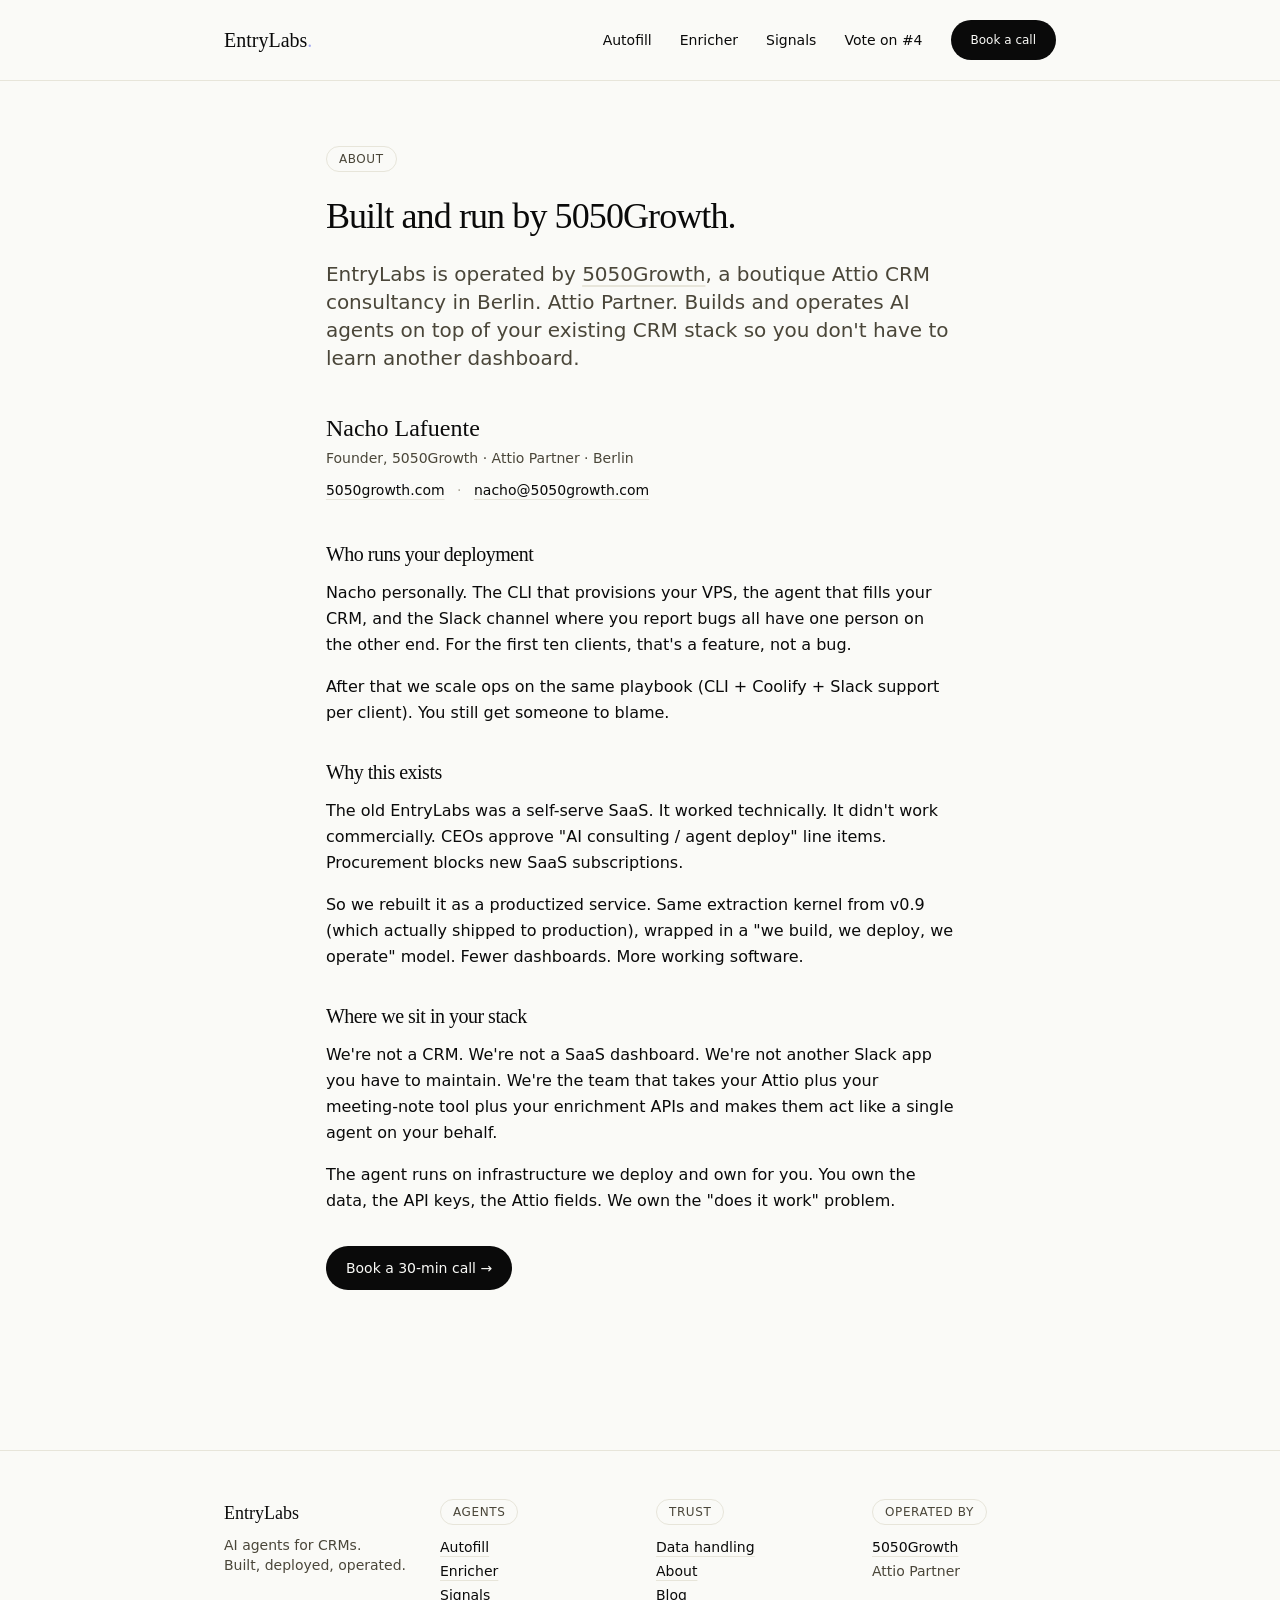
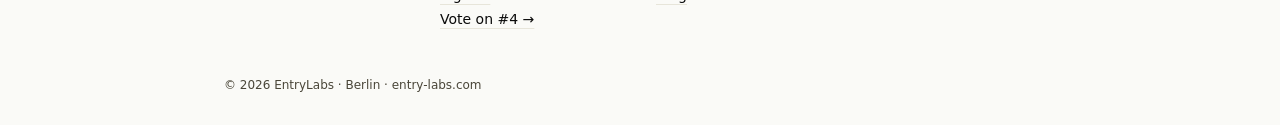
==== commit 6ef2efc5: "Site rebuild 2026-05-15T09:44:47Z" ====
--- a/about/index.html
+++ b/about/index.html
@@ -1,24 +1,35 @@
-<!DOCTYPE html><html lang="en"> <head><meta charset="UTF-8"><meta name="viewport" content="width=device-width, initial-scale=1.0"><link rel="canonical" href="https://entry-labs.com/about/"><title>About — EntryLabs</title><meta name="description" content="Built, deployed, and operated AI agents for your CRM. Productized service for sales orgs using Attio, HubSpot, Salesforce."><meta property="og:title" content="About — EntryLabs"><meta property="og:description" content="Built, deployed, and operated AI agents for your CRM. Productized service for sales orgs using Attio, HubSpot, Salesforce."><meta property="og:url" content="https://entry-labs.com/about/"><meta property="og:type" content="website"><meta name="twitter:card" content="summary_large_image"><link rel="icon" type="image/svg+xml" href="/favicon.svg"><link rel="stylesheet" href="/_astro/about.DnYvvHuZ.css"></head> <body class="min-h-screen flex flex-col"> <header class="border-b border-warm-200"> <nav class="container-prose flex items-center justify-between py-5"> <a href="/" class="font-display text-xl font-medium no-underline">
-EntryLabs<span class="text-periwinkle">.</span> </a> <div class="hidden sm:flex items-center gap-7 text-sm"> <a href="/agents/autofill" class="no-underline hover:text-periwinkle">Autofill</a> <a href="/agents/enricher" class="no-underline hover:text-periwinkle">Enricher</a> <a href="/agents/signals" class="no-underline hover:text-periwinkle">Signals</a> <a href="/poll" class="no-underline hover:text-periwinkle">Vote on #4</a> <a href="/book" class="btn-primary text-xs">Book a call</a> </div> </nav> </header> <main class="flex-1">  <section class="container-prose pt-16 pb-16 max-w-prose"> <p class="pill mb-6">About</p> <h1 class="text-4xl mb-6">Built and run by 5050Growth.</h1> <p class="text-xl text-warm-700 mb-8">
+<!DOCTYPE html><html lang="en"> <head><meta charset="UTF-8"><meta name="viewport" content="width=device-width, initial-scale=1.0"><link rel="canonical" href="https://entry-labs.com/about/"><title>About — EntryLabs</title><meta name="description" content="Built, deployed, and operated AI agents for your CRM. Productized service for sales orgs using Attio, HubSpot, Salesforce."><meta property="og:title" content="About — EntryLabs"><meta property="og:description" content="Built, deployed, and operated AI agents for your CRM. Productized service for sales orgs using Attio, HubSpot, Salesforce."><meta property="og:url" content="https://entry-labs.com/about/"><meta property="og:type" content="website"><meta name="twitter:card" content="summary_large_image"><link rel="icon" type="image/svg+xml" href="/favicon.svg"><link rel="stylesheet" href="/_astro/about.DeSxmwvW.css"></head> <body class="min-h-screen flex flex-col"> <header class="border-b border-warm-200"> <nav class="container-prose flex items-center justify-between py-5"> <a href="/" class="font-display text-xl font-medium no-underline">
+EntryLabs<span class="text-periwinkle">.</span> </a> <div class="hidden sm:flex items-center gap-7 text-sm"> <a href="/agents/autofill" class="no-underline hover:text-periwinkle">Autofill</a> <a href="/agents/enricher" class="no-underline hover:text-periwinkle">Enricher</a> <a href="/agents/signals" class="no-underline hover:text-periwinkle">Signals</a> <a href="/poll" class="no-underline hover:text-periwinkle">Vote on #4</a> <a href="/book" class="btn-primary text-xs">Book a call</a> </div> </nav> </header> <main class="flex-1">  <section class="container-prose pt-16 pb-16 max-w-prose"> <p class="pill mb-6">About</p> <h1 class="text-4xl mb-6">Built and run by 5050Growth.</h1> <p class="text-xl text-warm-700 mb-10">
 EntryLabs is operated by <a href="https://5050growth.com">5050Growth</a>,
       a boutique Attio CRM consultancy in Berlin. Attio Partner. Builds
       and operates AI agents on top of your existing CRM stack so you
       don't have to learn another dashboard.
+</p> <div class="flex items-start gap-6 mb-10 not-prose"> <img src="/nacho.jpg" alt="Nacho Lafuente" width="120" height="120" class="rounded-2xl object-cover shadow-md border border-warm-200 bg-warm-100" onerror="this.style.display='none'"> <div> <p class="font-display text-2xl mb-1">Nacho Lafuente</p> <p class="text-sm text-warm-700 mb-3">Founder, 5050Growth · Attio Partner · Berlin</p> <p class="text-sm"> <a href="https://5050growth.com">5050growth.com</a> <span class="text-warm-400 mx-2">·</span> <a href="mailto:nacho@5050growth.com">nacho@5050growth.com</a> </p> </div> </div> <h2 class="text-xl mb-3">Who runs your deployment</h2> <p class="mb-4">
+Nacho personally. The CLI that provisions your VPS, the agent that
+      fills your CRM, and the Slack channel where you report bugs all
+      have one person on the other end. For the first ten clients, that's
+      a feature, not a bug.
+</p> <p class="mb-8">
+After that we scale ops on the same playbook (CLI + Coolify + Slack
+      support per client). You still get someone to blame.
 </p> <h2 class="text-xl mb-3">Why this exists</h2> <p class="mb-4">
 The old EntryLabs was a self-serve SaaS. It worked technically.
-      It didn't work commercially — CEOs approve "AI consulting / agent
-      deploy" but procurement blocks new SaaS lines.
-</p> <p class="mb-4">
+      It didn't work commercially. CEOs approve "AI consulting / agent
+      deploy" line items. Procurement blocks new SaaS subscriptions.
+</p> <p class="mb-8">
 So we rebuilt it as a productized service. Same extraction kernel
       from v0.9 (which actually shipped to production), wrapped in a
       "we build, we deploy, we operate" model. Fewer dashboards. More
       working software.
-</p> <h2 class="text-xl mb-3">Who runs your deployment</h2> <p class="mb-4">
-Nacho Lafuente. Founder of 5050Growth. Attio Partner. Berlin.
-      You'll have my Slack handle for every issue. I run every deployment
-      personally for the first ~10 clients, then we scale ops with the
-      same playbook.
-</p> <p class="mb-8"> <a href="/book">Book a call</a> if any of this is interesting.
-</p> </section>  </main> <footer class="mt-24 border-t border-warm-200"> <div class="container-prose grid grid-cols-2 sm:grid-cols-4 gap-8 py-12 text-sm"> <div> <p class="font-display text-lg">EntryLabs</p> <p class="text-warm-700 mt-2">AI agents for CRMs.<br>Built, deployed, operated.</p> </div> <div> <p class="pill mb-3">Agents</p> <ul class="space-y-1"> <li><a href="/agents/autofill">Autofill</a></li> <li><a href="/agents/enricher">Enricher</a></li> <li><a href="/agents/signals">Signals</a></li> <li><a href="/poll">Vote on #4 →</a></li> </ul> </div> <div> <p class="pill mb-3">Trust</p> <ul class="space-y-1"> <li><a href="/security">Data handling</a></li> <li><a href="/about">About</a></li> <li><a href="/blog">Blog</a></li> </ul> </div> <div> <p class="pill mb-3">Operated by</p> <p><a href="https://5050growth.com">5050Growth</a></p> <p class="text-warm-700 mt-1">Attio Partner</p> </div> </div> <div class="container-prose pb-8 text-xs text-warm-700">
+</p> <h2 class="text-xl mb-3">Where we sit in your stack</h2> <p class="mb-4">
+We're not a CRM. We're not a SaaS dashboard. We're not another
+      Slack app you have to maintain. We're the team that takes your
+      Attio plus your meeting-note tool plus your enrichment APIs and
+      makes them act like a single agent on your behalf.
+</p> <p class="mb-8">
+The agent runs on infrastructure we deploy and own for you.
+      You own the data, the API keys, the Attio fields. We own the
+      "does it work" problem.
+</p> <p class="text-lg"> <a href="/book" class="btn-primary text-sm">Book a 30-min call →</a> </p> </section>  </main> <footer class="mt-24 border-t border-warm-200"> <div class="container-prose grid grid-cols-2 sm:grid-cols-4 gap-8 py-12 text-sm"> <div> <p class="font-display text-lg">EntryLabs</p> <p class="text-warm-700 mt-2">AI agents for CRMs.<br>Built, deployed, operated.</p> </div> <div> <p class="pill mb-3">Agents</p> <ul class="space-y-1"> <li><a href="/agents/autofill">Autofill</a></li> <li><a href="/agents/enricher">Enricher</a></li> <li><a href="/agents/signals">Signals</a></li> <li><a href="/poll">Vote on #4 →</a></li> </ul> </div> <div> <p class="pill mb-3">Trust</p> <ul class="space-y-1"> <li><a href="/security">Data handling</a></li> <li><a href="/about">About</a></li> <li><a href="/blog">Blog</a></li> </ul> </div> <div> <p class="pill mb-3">Operated by</p> <p><a href="https://5050growth.com">5050Growth</a></p> <p class="text-warm-700 mt-1">Attio Partner</p> </div> </div> <div class="container-prose pb-8 text-xs text-warm-700">
 © 2026 EntryLabs · Berlin · entry-labs.com
 </div> </footer> </body></html>
--- a/_astro/about.DeSxmwvW.css
+++ b/_astro/about.DeSxmwvW.css
@@ -0,0 +1 @@
+*,:before,:after{--tw-border-spacing-x: 0;--tw-border-spacing-y: 0;--tw-translate-x: 0;--tw-translate-y: 0;--tw-rotate: 0;--tw-skew-x: 0;--tw-skew-y: 0;--tw-scale-x: 1;--tw-scale-y: 1;--tw-pan-x: ;--tw-pan-y: ;--tw-pinch-zoom: ;--tw-scroll-snap-strictness: proximity;--tw-gradient-from-position: ;--tw-gradient-via-position: ;--tw-gradient-to-position: ;--tw-ordinal: ;--tw-slashed-zero: ;--tw-numeric-figure: ;--tw-numeric-spacing: ;--tw-numeric-fraction: ;--tw-ring-inset: ;--tw-ring-offset-width: 0px;--tw-ring-offset-color: #fff;--tw-ring-color: rgb(59 130 246 / .5);--tw-ring-offset-shadow: 0 0 #0000;--tw-ring-shadow: 0 0 #0000;--tw-shadow: 0 0 #0000;--tw-shadow-colored: 0 0 #0000;--tw-blur: ;--tw-brightness: ;--tw-contrast: ;--tw-grayscale: ;--tw-hue-rotate: ;--tw-invert: ;--tw-saturate: ;--tw-sepia: ;--tw-drop-shadow: ;--tw-backdrop-blur: ;--tw-backdrop-brightness: ;--tw-backdrop-contrast: ;--tw-backdrop-grayscale: ;--tw-backdrop-hue-rotate: ;--tw-backdrop-invert: ;--tw-backdrop-opacity: ;--tw-backdrop-saturate: ;--tw-backdrop-sepia: ;--tw-contain-size: ;--tw-contain-layout: ;--tw-contain-paint: ;--tw-contain-style: }::backdrop{--tw-border-spacing-x: 0;--tw-border-spacing-y: 0;--tw-translate-x: 0;--tw-translate-y: 0;--tw-rotate: 0;--tw-skew-x: 0;--tw-skew-y: 0;--tw-scale-x: 1;--tw-scale-y: 1;--tw-pan-x: ;--tw-pan-y: ;--tw-pinch-zoom: ;--tw-scroll-snap-strictness: proximity;--tw-gradient-from-position: ;--tw-gradient-via-position: ;--tw-gradient-to-position: ;--tw-ordinal: ;--tw-slashed-zero: ;--tw-numeric-figure: ;--tw-numeric-spacing: ;--tw-numeric-fraction: ;--tw-ring-inset: ;--tw-ring-offset-width: 0px;--tw-ring-offset-color: #fff;--tw-ring-color: rgb(59 130 246 / .5);--tw-ring-offset-shadow: 0 0 #0000;--tw-ring-shadow: 0 0 #0000;--tw-shadow: 0 0 #0000;--tw-shadow-colored: 0 0 #0000;--tw-blur: ;--tw-brightness: ;--tw-contrast: ;--tw-grayscale: ;--tw-hue-rotate: ;--tw-invert: ;--tw-saturate: ;--tw-sepia: ;--tw-drop-shadow: ;--tw-backdrop-blur: ;--tw-backdrop-brightness: ;--tw-backdrop-contrast: ;--tw-backdrop-grayscale: ;--tw-backdrop-hue-rotate: ;--tw-backdrop-invert: ;--tw-backdrop-opacity: ;--tw-backdrop-saturate: ;--tw-backdrop-sepia: ;--tw-contain-size: ;--tw-contain-layout: ;--tw-contain-paint: ;--tw-contain-style: }*,:before,:after{box-sizing:border-box;border-width:0;border-style:solid;border-color:#e5e7eb}:before,:after{--tw-content: ""}html,:host{line-height:1.5;-webkit-text-size-adjust:100%;-moz-tab-size:4;-o-tab-size:4;tab-size:4;font-family:Proxima Nova,system-ui,sans-serif;font-feature-settings:normal;font-variation-settings:normal;-webkit-tap-highlight-color:transparent}body{margin:0;line-height:inherit}hr{height:0;color:inherit;border-top-width:1px}abbr:where([title]){-webkit-text-decoration:underline dotted;text-decoration:underline dotted}h1,h2,h3,h4,h5,h6{font-size:inherit;font-weight:inherit}a{color:inherit;text-decoration:inherit}b,strong{font-weight:bolder}code,kbd,samp,pre{font-family:JetBrains Mono,SF Mono,Menlo,monospace;font-feature-settings:normal;font-variation-settings:normal;font-size:1em}small{font-size:80%}sub,sup{font-size:75%;line-height:0;position:relative;vertical-align:baseline}sub{bottom:-.25em}sup{top:-.5em}table{text-indent:0;border-color:inherit;border-collapse:collapse}button,input,optgroup,select,textarea{font-family:inherit;font-feature-settings:inherit;font-variation-settings:inherit;font-size:100%;font-weight:inherit;line-height:inherit;letter-spacing:inherit;color:inherit;margin:0;padding:0}button,select{text-transform:none}button,input:where([type=button]),input:where([type=reset]),input:where([type=submit]){-webkit-appearance:button;background-color:transparent;background-image:none}:-moz-focusring{outline:auto}:-moz-ui-invalid{box-shadow:none}progress{vertical-align:baseline}::-webkit-inner-spin-button,::-webkit-outer-spin-button{height:auto}[type=search]{-webkit-appearance:textfield;outline-offset:-2px}::-webkit-search-decoration{-webkit-appearance:none}::-webkit-file-upload-button{-webkit-appearance:button;font:inherit}summary{display:list-item}blockquote,dl,dd,h1,h2,h3,h4,h5,h6,hr,figure,p,pre{margin:0}fieldset{margin:0;padding:0}legend{padding:0}ol,ul,menu{list-style:none;margin:0;padding:0}dialog{padding:0}textarea{resize:vertical}input::-moz-placeholder,textarea::-moz-placeholder{opacity:1;color:#9ca3af}input::placeholder,textarea::placeholder{opacity:1;color:#9ca3af}button,[role=button]{cursor:pointer}:disabled{cursor:default}img,svg,video,canvas,audio,iframe,embed,object{display:block;vertical-align:middle}img,video{max-width:100%;height:auto}[hidden]:where(:not([hidden=until-found])){display:none}html{--tw-bg-opacity: 1;background-color:rgb(250 250 247 / var(--tw-bg-opacity, 1));--tw-text-opacity: 1;color:rgb(10 10 10 / var(--tw-text-opacity, 1));-webkit-font-smoothing:antialiased;-moz-osx-font-smoothing:grayscale;font-feature-settings:"ss01","ss02","ss03"}body{font-family:Proxima Nova,system-ui,sans-serif;font-size:1rem;line-height:1.5rem;line-height:1.625}h1,h2,h3,h4{font-family:Fraunces,serif;font-weight:500;letter-spacing:-.025em}code,pre{font-family:JetBrains Mono,SF Mono,Menlo,monospace;font-size:.875rem;line-height:1.25rem}a{text-decoration-line:underline;text-decoration-color:#e7e5da;text-underline-offset:4px;transition-property:color,background-color,border-color,text-decoration-color,fill,stroke;transition-timing-function:cubic-bezier(.4,0,.2,1);transition-duration:.15s}a:hover{text-decoration-color:#a5acf0}.container-prose{margin-left:auto;margin-right:auto;max-width:56rem;padding-left:1.5rem;padding-right:1.5rem}@media (min-width: 640px){.container-prose{padding-left:2rem;padding-right:2rem}}.btn-primary{display:inline-flex;align-items:center;gap:.5rem;border-radius:9999px;--tw-bg-opacity: 1;background-color:rgb(10 10 10 / var(--tw-bg-opacity, 1));padding:.75rem 1.25rem;font-size:.875rem;line-height:1.25rem;font-weight:500;--tw-text-opacity: 1;color:rgb(250 250 247 / var(--tw-text-opacity, 1));text-decoration-line:none;transition-property:transform;transition-timing-function:cubic-bezier(.4,0,.2,1);transition-duration:.15s}.btn-primary:hover{--tw-scale-x: 1.02;--tw-scale-y: 1.02;transform:translate(var(--tw-translate-x),var(--tw-translate-y)) rotate(var(--tw-rotate)) skew(var(--tw-skew-x)) skewY(var(--tw-skew-y)) scaleX(var(--tw-scale-x)) scaleY(var(--tw-scale-y))}.btn-ghost{display:inline-flex;align-items:center;gap:.5rem;border-radius:9999px;border-width:1px;--tw-border-opacity: 1;border-color:rgb(231 229 218 / var(--tw-border-opacity, 1));padding:.75rem 1.25rem;font-size:.875rem;line-height:1.25rem;font-weight:500;text-decoration-line:none;transition-property:color,background-color,border-color,text-decoration-color,fill,stroke;transition-timing-function:cubic-bezier(.4,0,.2,1);transition-duration:.15s}.btn-ghost:hover{--tw-border-opacity: 1;border-color:rgb(10 10 10 / var(--tw-border-opacity, 1))}.pill{display:inline-block;border-radius:9999px;border-width:1px;--tw-border-opacity: 1;border-color:rgb(231 229 218 / var(--tw-border-opacity, 1));padding:.25rem .75rem;font-size:.75rem;line-height:1rem;text-transform:uppercase;letter-spacing:.05em;--tw-text-opacity: 1;color:rgb(74 70 57 / var(--tw-text-opacity, 1))}.card{border-radius:1rem;border-width:1px;--tw-border-opacity: 1;border-color:rgb(231 229 218 / var(--tw-border-opacity, 1));--tw-bg-opacity: 1;background-color:rgb(250 250 247 / var(--tw-bg-opacity, 1));padding:1.5rem;transition-property:box-shadow;transition-timing-function:cubic-bezier(.4,0,.2,1);transition-duration:.15s}.card:hover{--tw-shadow: 0 4px 6px -1px rgb(0 0 0 / .1), 0 2px 4px -2px rgb(0 0 0 / .1);--tw-shadow-colored: 0 4px 6px -1px var(--tw-shadow-color), 0 2px 4px -2px var(--tw-shadow-color);box-shadow:var(--tw-ring-offset-shadow, 0 0 #0000),var(--tw-ring-shadow, 0 0 #0000),var(--tw-shadow)}.mx-2{margin-left:.5rem;margin-right:.5rem}.mx-auto{margin-left:auto;margin-right:auto}.mb-1{margin-bottom:.25rem}.mb-10{margin-bottom:2.5rem}.mb-12{margin-bottom:3rem}.mb-2{margin-bottom:.5rem}.mb-3{margin-bottom:.75rem}.mb-4{margin-bottom:1rem}.mb-6{margin-bottom:1.5rem}.mb-8{margin-bottom:2rem}.ml-2{margin-left:.5rem}.mt-1{margin-top:.25rem}.mt-12{margin-top:3rem}.mt-2{margin-top:.5rem}.mt-24{margin-top:6rem}.mt-3{margin-top:.75rem}.mt-6{margin-top:1.5rem}.block{display:block}.flex{display:flex}.grid{display:grid}.hidden{display:none}.h-3{height:.75rem}.min-h-screen{min-height:100vh}.w-3{width:.75rem}.max-w-3xl{max-width:48rem}.max-w-prose{max-width:68ch}.flex-1{flex:1 1 0%}.transform{transform:translate(var(--tw-translate-x),var(--tw-translate-y)) rotate(var(--tw-rotate)) skew(var(--tw-skew-x)) skewY(var(--tw-skew-y)) scaleX(var(--tw-scale-x)) scaleY(var(--tw-scale-y))}@keyframes pulse{50%{opacity:.5}}.animate-pulse{animation:pulse 2s cubic-bezier(.4,0,.6,1) infinite}.grid-cols-2{grid-template-columns:repeat(2,minmax(0,1fr))}.flex-col{flex-direction:column}.flex-wrap{flex-wrap:wrap}.items-start{align-items:flex-start}.items-center{align-items:center}.items-baseline{align-items:baseline}.justify-between{justify-content:space-between}.gap-2{gap:.5rem}.gap-3{gap:.75rem}.gap-4{gap:1rem}.gap-5{gap:1.25rem}.gap-6{gap:1.5rem}.gap-7{gap:1.75rem}.gap-8{gap:2rem}.gap-x-8{-moz-column-gap:2rem;column-gap:2rem}.gap-y-10{row-gap:2.5rem}.gap-y-3{row-gap:.75rem}.space-y-1>:not([hidden])~:not([hidden]){--tw-space-y-reverse: 0;margin-top:calc(.25rem * calc(1 - var(--tw-space-y-reverse)));margin-bottom:calc(.25rem * var(--tw-space-y-reverse))}.space-y-2>:not([hidden])~:not([hidden]){--tw-space-y-reverse: 0;margin-top:calc(.5rem * calc(1 - var(--tw-space-y-reverse)));margin-bottom:calc(.5rem * var(--tw-space-y-reverse))}.space-y-3>:not([hidden])~:not([hidden]){--tw-space-y-reverse: 0;margin-top:calc(.75rem * calc(1 - var(--tw-space-y-reverse)));margin-bottom:calc(.75rem * var(--tw-space-y-reverse))}.space-y-5>:not([hidden])~:not([hidden]){--tw-space-y-reverse: 0;margin-top:calc(1.25rem * calc(1 - var(--tw-space-y-reverse)));margin-bottom:calc(1.25rem * var(--tw-space-y-reverse))}.space-y-6>:not([hidden])~:not([hidden]){--tw-space-y-reverse: 0;margin-top:calc(1.5rem * calc(1 - var(--tw-space-y-reverse)));margin-bottom:calc(1.5rem * var(--tw-space-y-reverse))}.self-center{align-self:center}.overflow-hidden{overflow:hidden}.whitespace-nowrap{white-space:nowrap}.rounded{border-radius:.25rem}.rounded-2xl{border-radius:1rem}.rounded-full{border-radius:9999px}.border{border-width:1px}.border-b{border-bottom-width:1px}.border-t{border-top-width:1px}.border-ink{--tw-border-opacity: 1;border-color:rgb(10 10 10 / var(--tw-border-opacity, 1))}.border-periwinkle\/30{border-color:#a5acf04d}.border-warm-200{--tw-border-opacity: 1;border-color:rgb(231 229 218 / var(--tw-border-opacity, 1))}.border-warm-700{--tw-border-opacity: 1;border-color:rgb(74 70 57 / var(--tw-border-opacity, 1))}.bg-ink{--tw-bg-opacity: 1;background-color:rgb(10 10 10 / var(--tw-bg-opacity, 1))}.bg-paper{--tw-bg-opacity: 1;background-color:rgb(250 250 247 / var(--tw-bg-opacity, 1))}.bg-periwinkle\/10{background-color:#a5acf01a}.bg-warm-100{--tw-bg-opacity: 1;background-color:rgb(243 242 236 / var(--tw-bg-opacity, 1))}.bg-warm-400\/30{background-color:#a8a4964d}.object-cover{-o-object-fit:cover;object-fit:cover}.p-0{padding:0}.px-1{padding-left:.25rem;padding-right:.25rem}.px-2{padding-left:.5rem;padding-right:.5rem}.py-1{padding-top:.25rem;padding-bottom:.25rem}.py-12{padding-top:3rem;padding-bottom:3rem}.py-16{padding-top:4rem;padding-bottom:4rem}.py-20{padding-top:5rem;padding-bottom:5rem}.py-5{padding-top:1.25rem;padding-bottom:1.25rem}.pb-10{padding-bottom:2.5rem}.pb-12{padding-bottom:3rem}.pb-16{padding-bottom:4rem}.pb-20{padding-bottom:5rem}.pb-8{padding-bottom:2rem}.pt-16{padding-top:4rem}.pt-4{padding-top:1rem}.text-center{text-align:center}.font-display{font-family:Fraunces,serif}.font-mono{font-family:JetBrains Mono,SF Mono,Menlo,monospace}.text-2xl{font-size:1.5rem;line-height:2rem}.text-3xl{font-size:1.875rem;line-height:2.25rem}.text-4xl{font-size:2.25rem;line-height:2.5rem}.text-5xl{font-size:3rem;line-height:1}.text-base{font-size:1rem;line-height:1.5rem}.text-lg{font-size:1.125rem;line-height:1.75rem}.text-sm{font-size:.875rem;line-height:1.25rem}.text-xl{font-size:1.25rem;line-height:1.75rem}.text-xs{font-size:.75rem;line-height:1rem}.font-medium{font-weight:500}.leading-\[1\.05\]{line-height:1.05}.leading-relaxed{line-height:1.625}.leading-tight{line-height:1.25}.text-emerald-400{--tw-text-opacity: 1;color:rgb(52 211 153 / var(--tw-text-opacity, 1))}.text-paper{--tw-text-opacity: 1;color:rgb(250 250 247 / var(--tw-text-opacity, 1))}.text-periwinkle{--tw-text-opacity: 1;color:rgb(165 172 240 / var(--tw-text-opacity, 1))}.text-warm-400{--tw-text-opacity: 1;color:rgb(168 164 150 / var(--tw-text-opacity, 1))}.text-warm-700{--tw-text-opacity: 1;color:rgb(74 70 57 / var(--tw-text-opacity, 1))}.no-underline{text-decoration-line:none}.shadow-md{--tw-shadow: 0 4px 6px -1px rgb(0 0 0 / .1), 0 2px 4px -2px rgb(0 0 0 / .1);--tw-shadow-colored: 0 4px 6px -1px var(--tw-shadow-color), 0 2px 4px -2px var(--tw-shadow-color);box-shadow:var(--tw-ring-offset-shadow, 0 0 #0000),var(--tw-ring-shadow, 0 0 #0000),var(--tw-shadow)}.transition-colors{transition-property:color,background-color,border-color,text-decoration-color,fill,stroke;transition-timing-function:cubic-bezier(.4,0,.2,1);transition-duration:.15s}.ease-out{transition-timing-function:cubic-bezier(0,0,.2,1)}.hover\:text-periwinkle:hover,.group:hover .group-hover\:text-periwinkle{--tw-text-opacity: 1;color:rgb(165 172 240 / var(--tw-text-opacity, 1))}@media (min-width: 640px){.sm\:flex{display:flex}.sm\:grid-cols-2{grid-template-columns:repeat(2,minmax(0,1fr))}.sm\:grid-cols-3{grid-template-columns:repeat(3,minmax(0,1fr))}.sm\:grid-cols-4{grid-template-columns:repeat(4,minmax(0,1fr))}.sm\:text-6xl{font-size:3.75rem;line-height:1}}@media (min-width: 1024px){.lg\:grid-cols-3{grid-template-columns:repeat(3,minmax(0,1fr))}}
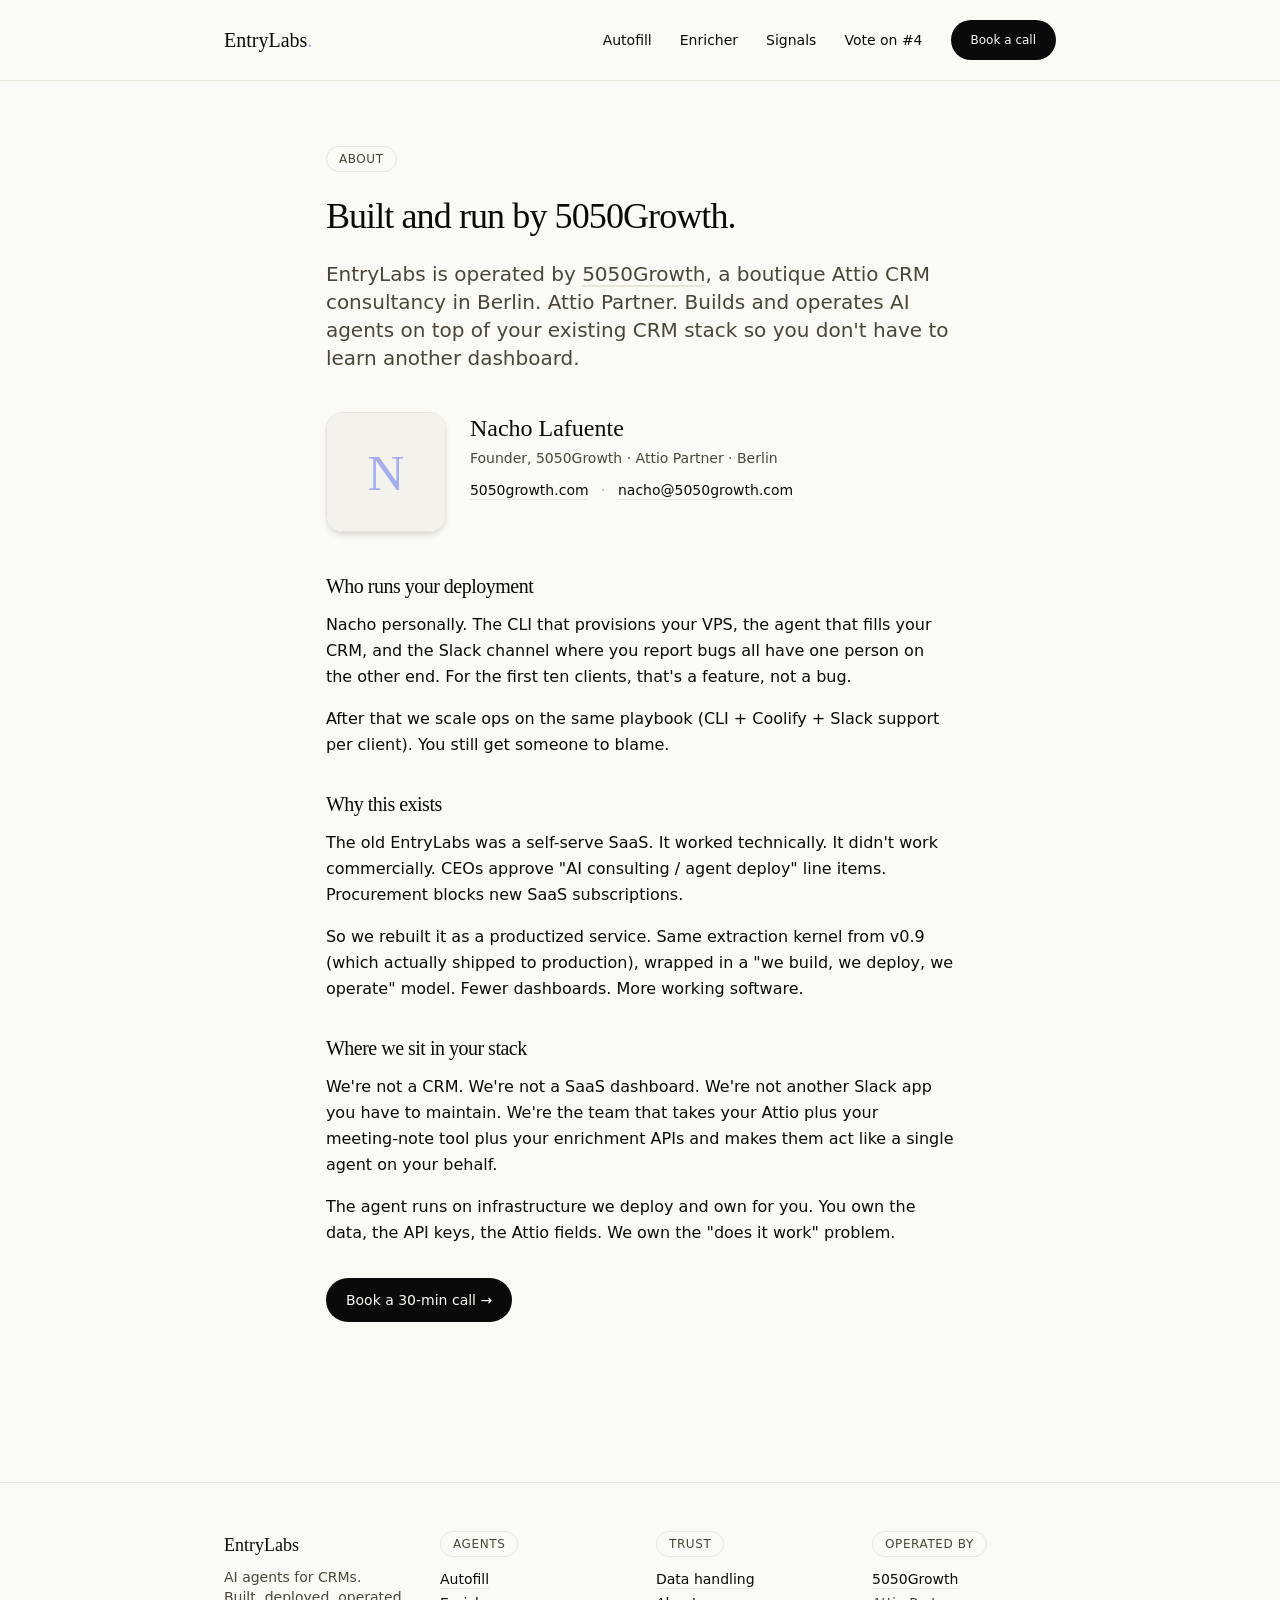
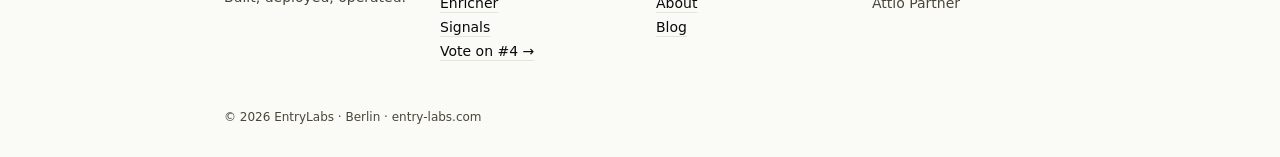
==== commit 6c7eddca: "Site rebuild 2026-05-15T09:47:23Z" ====
--- a/about/index.html
+++ b/about/index.html
@@ -1,10 +1,14 @@
-<!DOCTYPE html><html lang="en"> <head><meta charset="UTF-8"><meta name="viewport" content="width=device-width, initial-scale=1.0"><link rel="canonical" href="https://entry-labs.com/about/"><title>About — EntryLabs</title><meta name="description" content="Built, deployed, and operated AI agents for your CRM. Productized service for sales orgs using Attio, HubSpot, Salesforce."><meta property="og:title" content="About — EntryLabs"><meta property="og:description" content="Built, deployed, and operated AI agents for your CRM. Productized service for sales orgs using Attio, HubSpot, Salesforce."><meta property="og:url" content="https://entry-labs.com/about/"><meta property="og:type" content="website"><meta name="twitter:card" content="summary_large_image"><link rel="icon" type="image/svg+xml" href="/favicon.svg"><link rel="stylesheet" href="/_astro/about.DeSxmwvW.css"></head> <body class="min-h-screen flex flex-col"> <header class="border-b border-warm-200"> <nav class="container-prose flex items-center justify-between py-5"> <a href="/" class="font-display text-xl font-medium no-underline">
+<!DOCTYPE html><html lang="en"> <head><meta charset="UTF-8"><meta name="viewport" content="width=device-width, initial-scale=1.0"><link rel="canonical" href="https://entry-labs.com/about/"><title>About — EntryLabs</title><meta name="description" content="Built, deployed, and operated AI agents for your CRM. Productized service for sales orgs using Attio, HubSpot, Salesforce."><meta property="og:title" content="About — EntryLabs"><meta property="og:description" content="Built, deployed, and operated AI agents for your CRM. Productized service for sales orgs using Attio, HubSpot, Salesforce."><meta property="og:url" content="https://entry-labs.com/about/"><meta property="og:type" content="website"><meta name="twitter:card" content="summary_large_image"><link rel="icon" type="image/svg+xml" href="/favicon.svg"><link rel="stylesheet" href="/_astro/about.Dcmd8Bbg.css"></head> <body class="min-h-screen flex flex-col"> <header class="border-b border-warm-200"> <nav class="container-prose flex items-center justify-between py-5"> <a href="/" class="font-display text-xl font-medium no-underline">
 EntryLabs<span class="text-periwinkle">.</span> </a> <div class="hidden sm:flex items-center gap-7 text-sm"> <a href="/agents/autofill" class="no-underline hover:text-periwinkle">Autofill</a> <a href="/agents/enricher" class="no-underline hover:text-periwinkle">Enricher</a> <a href="/agents/signals" class="no-underline hover:text-periwinkle">Signals</a> <a href="/poll" class="no-underline hover:text-periwinkle">Vote on #4</a> <a href="/book" class="btn-primary text-xs">Book a call</a> </div> </nav> </header> <main class="flex-1">  <section class="container-prose pt-16 pb-16 max-w-prose"> <p class="pill mb-6">About</p> <h1 class="text-4xl mb-6">Built and run by 5050Growth.</h1> <p class="text-xl text-warm-700 mb-10">
 EntryLabs is operated by <a href="https://5050growth.com">5050Growth</a>,
       a boutique Attio CRM consultancy in Berlin. Attio Partner. Builds
       and operates AI agents on top of your existing CRM stack so you
       don't have to learn another dashboard.
-</p> <div class="flex items-start gap-6 mb-10 not-prose"> <img src="/nacho.jpg" alt="Nacho Lafuente" width="120" height="120" class="rounded-2xl object-cover shadow-md border border-warm-200 bg-warm-100" onerror="this.style.display='none'"> <div> <p class="font-display text-2xl mb-1">Nacho Lafuente</p> <p class="text-sm text-warm-700 mb-3">Founder, 5050Growth · Attio Partner · Berlin</p> <p class="text-sm"> <a href="https://5050growth.com">5050growth.com</a> <span class="text-warm-400 mx-2">·</span> <a href="mailto:nacho@5050growth.com">nacho@5050growth.com</a> </p> </div> </div> <h2 class="text-xl mb-3">Who runs your deployment</h2> <p class="mb-4">
+</p> <div class="flex items-start gap-6 mb-10 not-prose"> <!--
+        Headshot placeholder. To swap in a real photo:
+          1. Drop the image at web/public/nacho.jpg (square, 240x240 minimum)
+          2. Replace the <svg> below with: <img src="/nacho.jpg" alt="Nacho Lafuente" width="120" height="120" class="rounded-2xl object-cover shadow-md border border-warm-200" />
+      --> <svg width="120" height="120" viewBox="0 0 120 120" class="rounded-2xl shadow-md border border-warm-200 shrink-0" aria-label="Nacho Lafuente"> <rect width="120" height="120" rx="16" fill="#f3f2ec"></rect> <text x="60" y="60" text-anchor="middle" dominant-baseline="central" font-family="Fraunces, Georgia, serif" font-size="52" font-weight="500" fill="#a5acf0">N</text> </svg> <div> <p class="font-display text-2xl mb-1">Nacho Lafuente</p> <p class="text-sm text-warm-700 mb-3">Founder, 5050Growth · Attio Partner · Berlin</p> <p class="text-sm"> <a href="https://5050growth.com">5050growth.com</a> <span class="text-warm-400 mx-2">·</span> <a href="mailto:nacho@5050growth.com">nacho@5050growth.com</a> </p> </div> </div> <h2 class="text-xl mb-3">Who runs your deployment</h2> <p class="mb-4">
 Nacho personally. The CLI that provisions your VPS, the agent that
       fills your CRM, and the Slack channel where you report bugs all
       have one person on the other end. For the first ten clients, that's
--- a/_astro/about.Dcmd8Bbg.css
+++ b/_astro/about.Dcmd8Bbg.css
@@ -0,0 +1 @@
+*,:before,:after{--tw-border-spacing-x: 0;--tw-border-spacing-y: 0;--tw-translate-x: 0;--tw-translate-y: 0;--tw-rotate: 0;--tw-skew-x: 0;--tw-skew-y: 0;--tw-scale-x: 1;--tw-scale-y: 1;--tw-pan-x: ;--tw-pan-y: ;--tw-pinch-zoom: ;--tw-scroll-snap-strictness: proximity;--tw-gradient-from-position: ;--tw-gradient-via-position: ;--tw-gradient-to-position: ;--tw-ordinal: ;--tw-slashed-zero: ;--tw-numeric-figure: ;--tw-numeric-spacing: ;--tw-numeric-fraction: ;--tw-ring-inset: ;--tw-ring-offset-width: 0px;--tw-ring-offset-color: #fff;--tw-ring-color: rgb(59 130 246 / .5);--tw-ring-offset-shadow: 0 0 #0000;--tw-ring-shadow: 0 0 #0000;--tw-shadow: 0 0 #0000;--tw-shadow-colored: 0 0 #0000;--tw-blur: ;--tw-brightness: ;--tw-contrast: ;--tw-grayscale: ;--tw-hue-rotate: ;--tw-invert: ;--tw-saturate: ;--tw-sepia: ;--tw-drop-shadow: ;--tw-backdrop-blur: ;--tw-backdrop-brightness: ;--tw-backdrop-contrast: ;--tw-backdrop-grayscale: ;--tw-backdrop-hue-rotate: ;--tw-backdrop-invert: ;--tw-backdrop-opacity: ;--tw-backdrop-saturate: ;--tw-backdrop-sepia: ;--tw-contain-size: ;--tw-contain-layout: ;--tw-contain-paint: ;--tw-contain-style: }::backdrop{--tw-border-spacing-x: 0;--tw-border-spacing-y: 0;--tw-translate-x: 0;--tw-translate-y: 0;--tw-rotate: 0;--tw-skew-x: 0;--tw-skew-y: 0;--tw-scale-x: 1;--tw-scale-y: 1;--tw-pan-x: ;--tw-pan-y: ;--tw-pinch-zoom: ;--tw-scroll-snap-strictness: proximity;--tw-gradient-from-position: ;--tw-gradient-via-position: ;--tw-gradient-to-position: ;--tw-ordinal: ;--tw-slashed-zero: ;--tw-numeric-figure: ;--tw-numeric-spacing: ;--tw-numeric-fraction: ;--tw-ring-inset: ;--tw-ring-offset-width: 0px;--tw-ring-offset-color: #fff;--tw-ring-color: rgb(59 130 246 / .5);--tw-ring-offset-shadow: 0 0 #0000;--tw-ring-shadow: 0 0 #0000;--tw-shadow: 0 0 #0000;--tw-shadow-colored: 0 0 #0000;--tw-blur: ;--tw-brightness: ;--tw-contrast: ;--tw-grayscale: ;--tw-hue-rotate: ;--tw-invert: ;--tw-saturate: ;--tw-sepia: ;--tw-drop-shadow: ;--tw-backdrop-blur: ;--tw-backdrop-brightness: ;--tw-backdrop-contrast: ;--tw-backdrop-grayscale: ;--tw-backdrop-hue-rotate: ;--tw-backdrop-invert: ;--tw-backdrop-opacity: ;--tw-backdrop-saturate: ;--tw-backdrop-sepia: ;--tw-contain-size: ;--tw-contain-layout: ;--tw-contain-paint: ;--tw-contain-style: }*,:before,:after{box-sizing:border-box;border-width:0;border-style:solid;border-color:#e5e7eb}:before,:after{--tw-content: ""}html,:host{line-height:1.5;-webkit-text-size-adjust:100%;-moz-tab-size:4;-o-tab-size:4;tab-size:4;font-family:Proxima Nova,system-ui,sans-serif;font-feature-settings:normal;font-variation-settings:normal;-webkit-tap-highlight-color:transparent}body{margin:0;line-height:inherit}hr{height:0;color:inherit;border-top-width:1px}abbr:where([title]){-webkit-text-decoration:underline dotted;text-decoration:underline dotted}h1,h2,h3,h4,h5,h6{font-size:inherit;font-weight:inherit}a{color:inherit;text-decoration:inherit}b,strong{font-weight:bolder}code,kbd,samp,pre{font-family:JetBrains Mono,SF Mono,Menlo,monospace;font-feature-settings:normal;font-variation-settings:normal;font-size:1em}small{font-size:80%}sub,sup{font-size:75%;line-height:0;position:relative;vertical-align:baseline}sub{bottom:-.25em}sup{top:-.5em}table{text-indent:0;border-color:inherit;border-collapse:collapse}button,input,optgroup,select,textarea{font-family:inherit;font-feature-settings:inherit;font-variation-settings:inherit;font-size:100%;font-weight:inherit;line-height:inherit;letter-spacing:inherit;color:inherit;margin:0;padding:0}button,select{text-transform:none}button,input:where([type=button]),input:where([type=reset]),input:where([type=submit]){-webkit-appearance:button;background-color:transparent;background-image:none}:-moz-focusring{outline:auto}:-moz-ui-invalid{box-shadow:none}progress{vertical-align:baseline}::-webkit-inner-spin-button,::-webkit-outer-spin-button{height:auto}[type=search]{-webkit-appearance:textfield;outline-offset:-2px}::-webkit-search-decoration{-webkit-appearance:none}::-webkit-file-upload-button{-webkit-appearance:button;font:inherit}summary{display:list-item}blockquote,dl,dd,h1,h2,h3,h4,h5,h6,hr,figure,p,pre{margin:0}fieldset{margin:0;padding:0}legend{padding:0}ol,ul,menu{list-style:none;margin:0;padding:0}dialog{padding:0}textarea{resize:vertical}input::-moz-placeholder,textarea::-moz-placeholder{opacity:1;color:#9ca3af}input::placeholder,textarea::placeholder{opacity:1;color:#9ca3af}button,[role=button]{cursor:pointer}:disabled{cursor:default}img,svg,video,canvas,audio,iframe,embed,object{display:block;vertical-align:middle}img,video{max-width:100%;height:auto}[hidden]:where(:not([hidden=until-found])){display:none}html{--tw-bg-opacity: 1;background-color:rgb(250 250 247 / var(--tw-bg-opacity, 1));--tw-text-opacity: 1;color:rgb(10 10 10 / var(--tw-text-opacity, 1));-webkit-font-smoothing:antialiased;-moz-osx-font-smoothing:grayscale;font-feature-settings:"ss01","ss02","ss03"}body{font-family:Proxima Nova,system-ui,sans-serif;font-size:1rem;line-height:1.5rem;line-height:1.625}h1,h2,h3,h4{font-family:Fraunces,serif;font-weight:500;letter-spacing:-.025em}code,pre{font-family:JetBrains Mono,SF Mono,Menlo,monospace;font-size:.875rem;line-height:1.25rem}a{text-decoration-line:underline;text-decoration-color:#e7e5da;text-underline-offset:4px;transition-property:color,background-color,border-color,text-decoration-color,fill,stroke;transition-timing-function:cubic-bezier(.4,0,.2,1);transition-duration:.15s}a:hover{text-decoration-color:#a5acf0}.container-prose{margin-left:auto;margin-right:auto;max-width:56rem;padding-left:1.5rem;padding-right:1.5rem}@media (min-width: 640px){.container-prose{padding-left:2rem;padding-right:2rem}}.btn-primary{display:inline-flex;align-items:center;gap:.5rem;border-radius:9999px;--tw-bg-opacity: 1;background-color:rgb(10 10 10 / var(--tw-bg-opacity, 1));padding:.75rem 1.25rem;font-size:.875rem;line-height:1.25rem;font-weight:500;--tw-text-opacity: 1;color:rgb(250 250 247 / var(--tw-text-opacity, 1));text-decoration-line:none;transition-property:transform;transition-timing-function:cubic-bezier(.4,0,.2,1);transition-duration:.15s}.btn-primary:hover{--tw-scale-x: 1.02;--tw-scale-y: 1.02;transform:translate(var(--tw-translate-x),var(--tw-translate-y)) rotate(var(--tw-rotate)) skew(var(--tw-skew-x)) skewY(var(--tw-skew-y)) scaleX(var(--tw-scale-x)) scaleY(var(--tw-scale-y))}.btn-ghost{display:inline-flex;align-items:center;gap:.5rem;border-radius:9999px;border-width:1px;--tw-border-opacity: 1;border-color:rgb(231 229 218 / var(--tw-border-opacity, 1));padding:.75rem 1.25rem;font-size:.875rem;line-height:1.25rem;font-weight:500;text-decoration-line:none;transition-property:color,background-color,border-color,text-decoration-color,fill,stroke;transition-timing-function:cubic-bezier(.4,0,.2,1);transition-duration:.15s}.btn-ghost:hover{--tw-border-opacity: 1;border-color:rgb(10 10 10 / var(--tw-border-opacity, 1))}.pill{display:inline-block;border-radius:9999px;border-width:1px;--tw-border-opacity: 1;border-color:rgb(231 229 218 / var(--tw-border-opacity, 1));padding:.25rem .75rem;font-size:.75rem;line-height:1rem;text-transform:uppercase;letter-spacing:.05em;--tw-text-opacity: 1;color:rgb(74 70 57 / var(--tw-text-opacity, 1))}.card{border-radius:1rem;border-width:1px;--tw-border-opacity: 1;border-color:rgb(231 229 218 / var(--tw-border-opacity, 1));--tw-bg-opacity: 1;background-color:rgb(250 250 247 / var(--tw-bg-opacity, 1));padding:1.5rem;transition-property:box-shadow;transition-timing-function:cubic-bezier(.4,0,.2,1);transition-duration:.15s}.card:hover{--tw-shadow: 0 4px 6px -1px rgb(0 0 0 / .1), 0 2px 4px -2px rgb(0 0 0 / .1);--tw-shadow-colored: 0 4px 6px -1px var(--tw-shadow-color), 0 2px 4px -2px var(--tw-shadow-color);box-shadow:var(--tw-ring-offset-shadow, 0 0 #0000),var(--tw-ring-shadow, 0 0 #0000),var(--tw-shadow)}.mx-2{margin-left:.5rem;margin-right:.5rem}.mx-auto{margin-left:auto;margin-right:auto}.mb-1{margin-bottom:.25rem}.mb-10{margin-bottom:2.5rem}.mb-12{margin-bottom:3rem}.mb-2{margin-bottom:.5rem}.mb-3{margin-bottom:.75rem}.mb-4{margin-bottom:1rem}.mb-6{margin-bottom:1.5rem}.mb-8{margin-bottom:2rem}.ml-2{margin-left:.5rem}.mt-1{margin-top:.25rem}.mt-12{margin-top:3rem}.mt-2{margin-top:.5rem}.mt-24{margin-top:6rem}.mt-3{margin-top:.75rem}.mt-6{margin-top:1.5rem}.block{display:block}.flex{display:flex}.grid{display:grid}.hidden{display:none}.h-3{height:.75rem}.min-h-screen{min-height:100vh}.w-3{width:.75rem}.max-w-3xl{max-width:48rem}.max-w-prose{max-width:68ch}.flex-1{flex:1 1 0%}.shrink-0{flex-shrink:0}.transform{transform:translate(var(--tw-translate-x),var(--tw-translate-y)) rotate(var(--tw-rotate)) skew(var(--tw-skew-x)) skewY(var(--tw-skew-y)) scaleX(var(--tw-scale-x)) scaleY(var(--tw-scale-y))}@keyframes pulse{50%{opacity:.5}}.animate-pulse{animation:pulse 2s cubic-bezier(.4,0,.6,1) infinite}.grid-cols-2{grid-template-columns:repeat(2,minmax(0,1fr))}.flex-col{flex-direction:column}.flex-wrap{flex-wrap:wrap}.items-start{align-items:flex-start}.items-center{align-items:center}.items-baseline{align-items:baseline}.justify-between{justify-content:space-between}.gap-2{gap:.5rem}.gap-3{gap:.75rem}.gap-4{gap:1rem}.gap-5{gap:1.25rem}.gap-6{gap:1.5rem}.gap-7{gap:1.75rem}.gap-8{gap:2rem}.gap-x-8{-moz-column-gap:2rem;column-gap:2rem}.gap-y-10{row-gap:2.5rem}.gap-y-3{row-gap:.75rem}.space-y-1>:not([hidden])~:not([hidden]){--tw-space-y-reverse: 0;margin-top:calc(.25rem * calc(1 - var(--tw-space-y-reverse)));margin-bottom:calc(.25rem * var(--tw-space-y-reverse))}.space-y-2>:not([hidden])~:not([hidden]){--tw-space-y-reverse: 0;margin-top:calc(.5rem * calc(1 - var(--tw-space-y-reverse)));margin-bottom:calc(.5rem * var(--tw-space-y-reverse))}.space-y-3>:not([hidden])~:not([hidden]){--tw-space-y-reverse: 0;margin-top:calc(.75rem * calc(1 - var(--tw-space-y-reverse)));margin-bottom:calc(.75rem * var(--tw-space-y-reverse))}.space-y-5>:not([hidden])~:not([hidden]){--tw-space-y-reverse: 0;margin-top:calc(1.25rem * calc(1 - var(--tw-space-y-reverse)));margin-bottom:calc(1.25rem * var(--tw-space-y-reverse))}.space-y-6>:not([hidden])~:not([hidden]){--tw-space-y-reverse: 0;margin-top:calc(1.5rem * calc(1 - var(--tw-space-y-reverse)));margin-bottom:calc(1.5rem * var(--tw-space-y-reverse))}.self-center{align-self:center}.overflow-hidden{overflow:hidden}.whitespace-nowrap{white-space:nowrap}.rounded{border-radius:.25rem}.rounded-2xl{border-radius:1rem}.rounded-full{border-radius:9999px}.border{border-width:1px}.border-b{border-bottom-width:1px}.border-t{border-top-width:1px}.border-ink{--tw-border-opacity: 1;border-color:rgb(10 10 10 / var(--tw-border-opacity, 1))}.border-periwinkle\/30{border-color:#a5acf04d}.border-warm-200{--tw-border-opacity: 1;border-color:rgb(231 229 218 / var(--tw-border-opacity, 1))}.border-warm-700{--tw-border-opacity: 1;border-color:rgb(74 70 57 / var(--tw-border-opacity, 1))}.bg-ink{--tw-bg-opacity: 1;background-color:rgb(10 10 10 / var(--tw-bg-opacity, 1))}.bg-paper{--tw-bg-opacity: 1;background-color:rgb(250 250 247 / var(--tw-bg-opacity, 1))}.bg-periwinkle\/10{background-color:#a5acf01a}.bg-warm-100{--tw-bg-opacity: 1;background-color:rgb(243 242 236 / var(--tw-bg-opacity, 1))}.bg-warm-400\/30{background-color:#a8a4964d}.object-cover{-o-object-fit:cover;object-fit:cover}.p-0{padding:0}.px-1{padding-left:.25rem;padding-right:.25rem}.px-2{padding-left:.5rem;padding-right:.5rem}.py-1{padding-top:.25rem;padding-bottom:.25rem}.py-12{padding-top:3rem;padding-bottom:3rem}.py-16{padding-top:4rem;padding-bottom:4rem}.py-20{padding-top:5rem;padding-bottom:5rem}.py-5{padding-top:1.25rem;padding-bottom:1.25rem}.pb-10{padding-bottom:2.5rem}.pb-12{padding-bottom:3rem}.pb-16{padding-bottom:4rem}.pb-20{padding-bottom:5rem}.pb-8{padding-bottom:2rem}.pt-16{padding-top:4rem}.pt-4{padding-top:1rem}.text-center{text-align:center}.font-display{font-family:Fraunces,serif}.font-mono{font-family:JetBrains Mono,SF Mono,Menlo,monospace}.text-2xl{font-size:1.5rem;line-height:2rem}.text-3xl{font-size:1.875rem;line-height:2.25rem}.text-4xl{font-size:2.25rem;line-height:2.5rem}.text-5xl{font-size:3rem;line-height:1}.text-base{font-size:1rem;line-height:1.5rem}.text-lg{font-size:1.125rem;line-height:1.75rem}.text-sm{font-size:.875rem;line-height:1.25rem}.text-xl{font-size:1.25rem;line-height:1.75rem}.text-xs{font-size:.75rem;line-height:1rem}.font-medium{font-weight:500}.leading-\[1\.05\]{line-height:1.05}.leading-relaxed{line-height:1.625}.leading-tight{line-height:1.25}.text-emerald-400{--tw-text-opacity: 1;color:rgb(52 211 153 / var(--tw-text-opacity, 1))}.text-paper{--tw-text-opacity: 1;color:rgb(250 250 247 / var(--tw-text-opacity, 1))}.text-periwinkle{--tw-text-opacity: 1;color:rgb(165 172 240 / var(--tw-text-opacity, 1))}.text-warm-400{--tw-text-opacity: 1;color:rgb(168 164 150 / var(--tw-text-opacity, 1))}.text-warm-700{--tw-text-opacity: 1;color:rgb(74 70 57 / var(--tw-text-opacity, 1))}.no-underline{text-decoration-line:none}.shadow-md{--tw-shadow: 0 4px 6px -1px rgb(0 0 0 / .1), 0 2px 4px -2px rgb(0 0 0 / .1);--tw-shadow-colored: 0 4px 6px -1px var(--tw-shadow-color), 0 2px 4px -2px var(--tw-shadow-color);box-shadow:var(--tw-ring-offset-shadow, 0 0 #0000),var(--tw-ring-shadow, 0 0 #0000),var(--tw-shadow)}.transition-colors{transition-property:color,background-color,border-color,text-decoration-color,fill,stroke;transition-timing-function:cubic-bezier(.4,0,.2,1);transition-duration:.15s}.ease-out{transition-timing-function:cubic-bezier(0,0,.2,1)}.hover\:text-periwinkle:hover,.group:hover .group-hover\:text-periwinkle{--tw-text-opacity: 1;color:rgb(165 172 240 / var(--tw-text-opacity, 1))}@media (min-width: 640px){.sm\:flex{display:flex}.sm\:grid-cols-2{grid-template-columns:repeat(2,minmax(0,1fr))}.sm\:grid-cols-3{grid-template-columns:repeat(3,minmax(0,1fr))}.sm\:grid-cols-4{grid-template-columns:repeat(4,minmax(0,1fr))}.sm\:text-6xl{font-size:3.75rem;line-height:1}}@media (min-width: 1024px){.lg\:grid-cols-3{grid-template-columns:repeat(3,minmax(0,1fr))}}
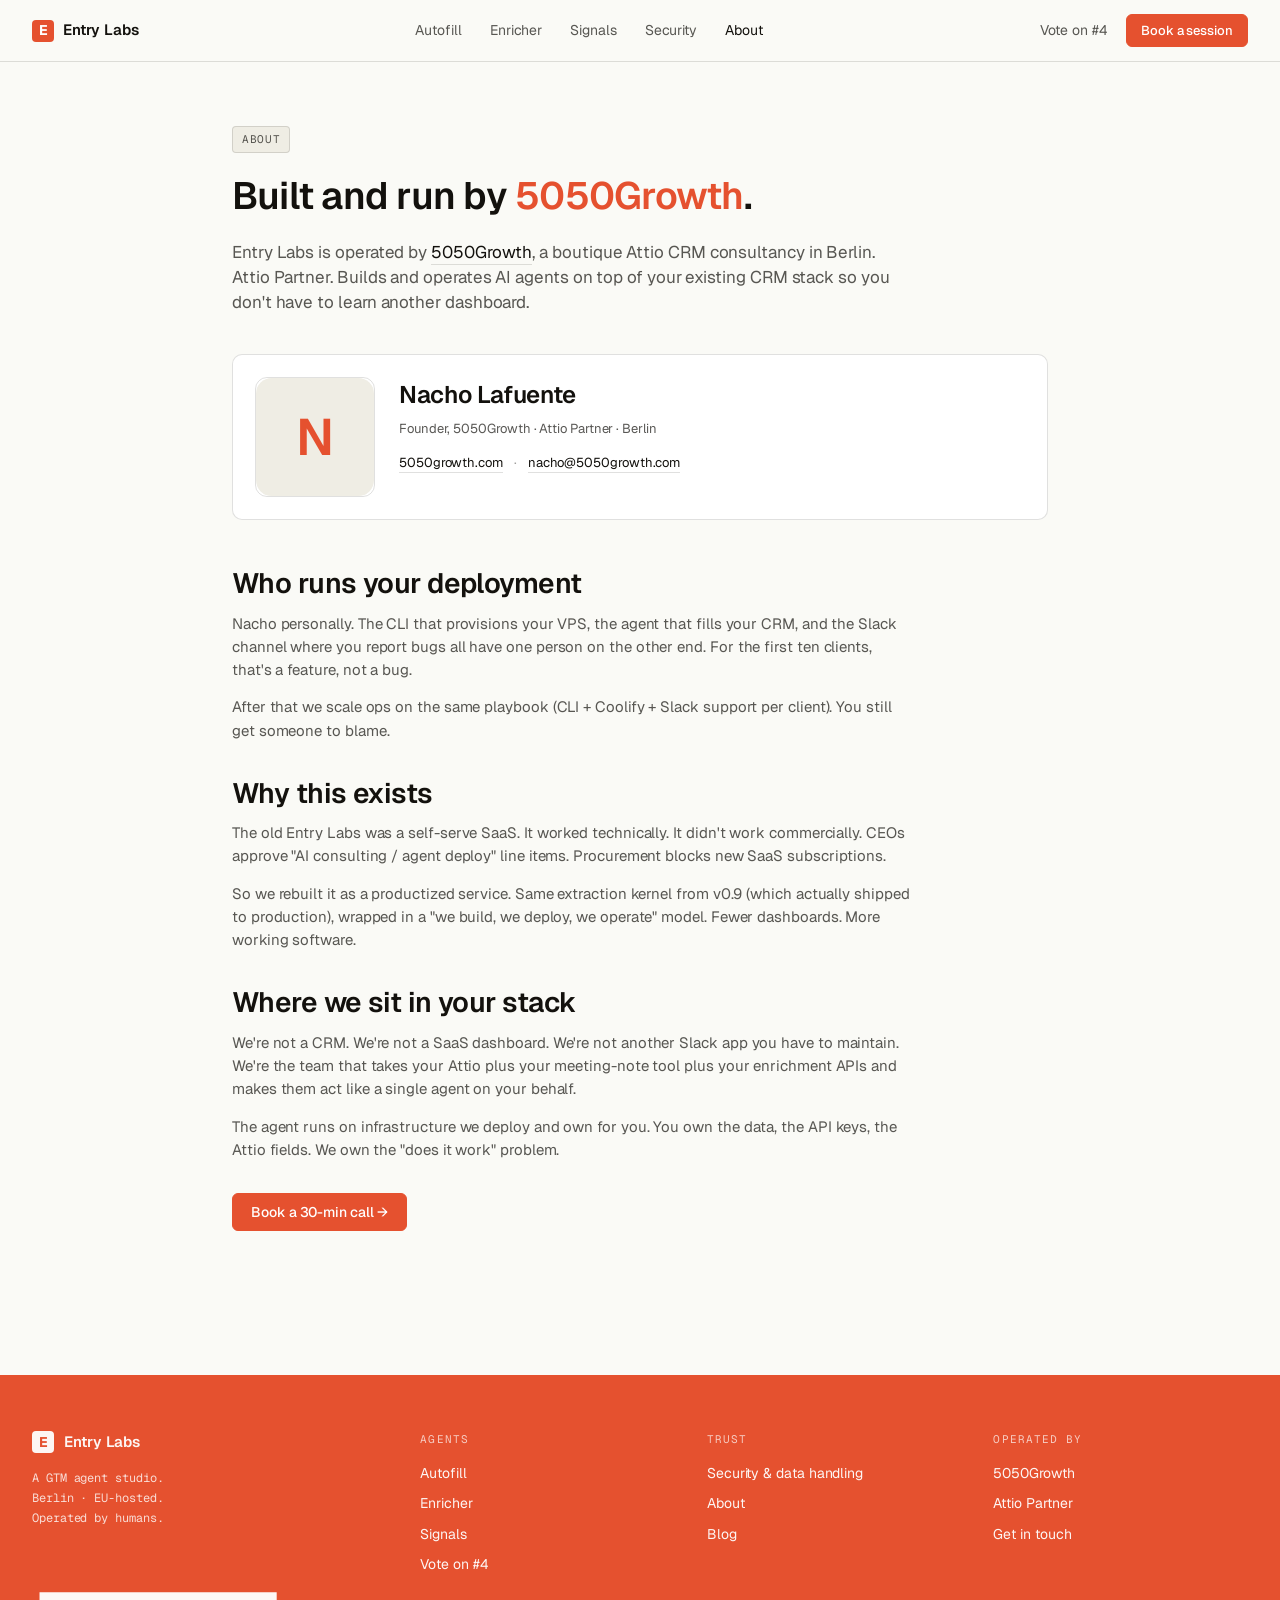
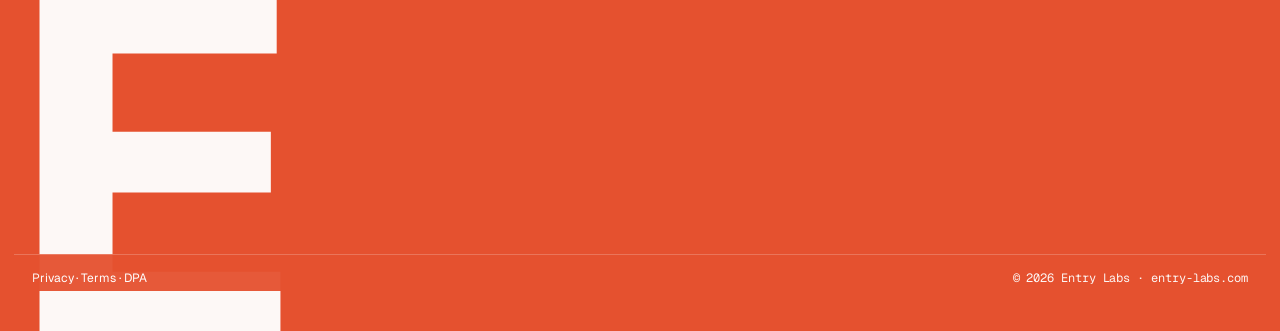
==== commit 27e2de44: "Site rebuild 2026-05-15T11:57:08Z" ====
--- a/about/index.html
+++ b/about/index.html
@@ -1,39 +1,23 @@
-<!DOCTYPE html><html lang="en"> <head><meta charset="UTF-8"><meta name="viewport" content="width=device-width, initial-scale=1.0"><link rel="canonical" href="https://entry-labs.com/about/"><title>About — EntryLabs</title><meta name="description" content="Built, deployed, and operated AI agents for your CRM. Productized service for sales orgs using Attio, HubSpot, Salesforce."><meta property="og:title" content="About — EntryLabs"><meta property="og:description" content="Built, deployed, and operated AI agents for your CRM. Productized service for sales orgs using Attio, HubSpot, Salesforce."><meta property="og:url" content="https://entry-labs.com/about/"><meta property="og:type" content="website"><meta name="twitter:card" content="summary_large_image"><link rel="icon" type="image/svg+xml" href="/favicon.svg"><link rel="stylesheet" href="/_astro/about.Dcmd8Bbg.css"></head> <body class="min-h-screen flex flex-col"> <header class="border-b border-warm-200"> <nav class="container-prose flex items-center justify-between py-5"> <a href="/" class="font-display text-xl font-medium no-underline">
-EntryLabs<span class="text-periwinkle">.</span> </a> <div class="hidden sm:flex items-center gap-7 text-sm"> <a href="/agents/autofill" class="no-underline hover:text-periwinkle">Autofill</a> <a href="/agents/enricher" class="no-underline hover:text-periwinkle">Enricher</a> <a href="/agents/signals" class="no-underline hover:text-periwinkle">Signals</a> <a href="/poll" class="no-underline hover:text-periwinkle">Vote on #4</a> <a href="/book" class="btn-primary text-xs">Book a call</a> </div> </nav> </header> <main class="flex-1">  <section class="container-prose pt-16 pb-16 max-w-prose"> <p class="pill mb-6">About</p> <h1 class="text-4xl mb-6">Built and run by 5050Growth.</h1> <p class="text-xl text-warm-700 mb-10">
-EntryLabs is operated by <a href="https://5050growth.com">5050Growth</a>,
-      a boutique Attio CRM consultancy in Berlin. Attio Partner. Builds
-      and operates AI agents on top of your existing CRM stack so you
-      don't have to learn another dashboard.
-</p> <div class="flex items-start gap-6 mb-10 not-prose"> <!--
-        Headshot placeholder. To swap in a real photo:
-          1. Drop the image at web/public/nacho.jpg (square, 240x240 minimum)
-          2. Replace the <svg> below with: <img src="/nacho.jpg" alt="Nacho Lafuente" width="120" height="120" class="rounded-2xl object-cover shadow-md border border-warm-200" />
-      --> <svg width="120" height="120" viewBox="0 0 120 120" class="rounded-2xl shadow-md border border-warm-200 shrink-0" aria-label="Nacho Lafuente"> <rect width="120" height="120" rx="16" fill="#f3f2ec"></rect> <text x="60" y="60" text-anchor="middle" dominant-baseline="central" font-family="Fraunces, Georgia, serif" font-size="52" font-weight="500" fill="#a5acf0">N</text> </svg> <div> <p class="font-display text-2xl mb-1">Nacho Lafuente</p> <p class="text-sm text-warm-700 mb-3">Founder, 5050Growth · Attio Partner · Berlin</p> <p class="text-sm"> <a href="https://5050growth.com">5050growth.com</a> <span class="text-warm-400 mx-2">·</span> <a href="mailto:nacho@5050growth.com">nacho@5050growth.com</a> </p> </div> </div> <h2 class="text-xl mb-3">Who runs your deployment</h2> <p class="mb-4">
-Nacho personally. The CLI that provisions your VPS, the agent that
-      fills your CRM, and the Slack channel where you report bugs all
-      have one person on the other end. For the first ten clients, that's
-      a feature, not a bug.
-</p> <p class="mb-8">
-After that we scale ops on the same playbook (CLI + Coolify + Slack
-      support per client). You still get someone to blame.
-</p> <h2 class="text-xl mb-3">Why this exists</h2> <p class="mb-4">
-The old EntryLabs was a self-serve SaaS. It worked technically.
-      It didn't work commercially. CEOs approve "AI consulting / agent
-      deploy" line items. Procurement blocks new SaaS subscriptions.
-</p> <p class="mb-8">
-So we rebuilt it as a productized service. Same extraction kernel
-      from v0.9 (which actually shipped to production), wrapped in a
-      "we build, we deploy, we operate" model. Fewer dashboards. More
-      working software.
-</p> <h2 class="text-xl mb-3">Where we sit in your stack</h2> <p class="mb-4">
-We're not a CRM. We're not a SaaS dashboard. We're not another
-      Slack app you have to maintain. We're the team that takes your
-      Attio plus your meeting-note tool plus your enrichment APIs and
-      makes them act like a single agent on your behalf.
-</p> <p class="mb-8">
-The agent runs on infrastructure we deploy and own for you.
-      You own the data, the API keys, the Attio fields. We own the
-      "does it work" problem.
-</p> <p class="text-lg"> <a href="/book" class="btn-primary text-sm">Book a 30-min call →</a> </p> </section>  </main> <footer class="mt-24 border-t border-warm-200"> <div class="container-prose grid grid-cols-2 sm:grid-cols-4 gap-8 py-12 text-sm"> <div> <p class="font-display text-lg">EntryLabs</p> <p class="text-warm-700 mt-2">AI agents for CRMs.<br>Built, deployed, operated.</p> </div> <div> <p class="pill mb-3">Agents</p> <ul class="space-y-1"> <li><a href="/agents/autofill">Autofill</a></li> <li><a href="/agents/enricher">Enricher</a></li> <li><a href="/agents/signals">Signals</a></li> <li><a href="/poll">Vote on #4 →</a></li> </ul> </div> <div> <p class="pill mb-3">Trust</p> <ul class="space-y-1"> <li><a href="/security">Data handling</a></li> <li><a href="/about">About</a></li> <li><a href="/blog">Blog</a></li> </ul> </div> <div> <p class="pill mb-3">Operated by</p> <p><a href="https://5050growth.com">5050Growth</a></p> <p class="text-warm-700 mt-1">Attio Partner</p> </div> </div> <div class="container-prose pb-8 text-xs text-warm-700">
-© 2026 EntryLabs · Berlin · entry-labs.com
-</div> </footer> </body></html>+<!DOCTYPE html><html lang="en"> <head><meta charset="UTF-8"><meta name="viewport" content="width=device-width, initial-scale=1.0"><link rel="canonical" href="https://entry-labs.com/about/"><title>About — Entry Labs</title><meta name="description" content="Entry Labs builds, deploys, and operates AI agents — Autofill, Enricher, Signals — inside your CRM. EU-hosted, one invoice, three weeks to production."><meta property="og:title" content="About — Entry Labs"><meta property="og:description" content="Entry Labs builds, deploys, and operates AI agents — Autofill, Enricher, Signals — inside your CRM. EU-hosted, one invoice, three weeks to production."><meta property="og:url" content="https://entry-labs.com/about/"><meta property="og:type" content="website"><meta name="twitter:card" content="summary_large_image"><link rel="icon" type="image/svg+xml" href="/favicon.svg"><link rel="preconnect" href="https://fonts.googleapis.com"><link rel="preconnect" href="https://fonts.gstatic.com" crossorigin><link rel="stylesheet" href="/_astro/about.B01xU4Ja.css">
+<style>.page-section[data-astro-cid-kh7btl4r]{padding-top:64px;padding-bottom:64px;max-width:880px}.link[data-astro-cid-kh7btl4r]{color:var(--ink);border-bottom:1px solid var(--line);padding-bottom:1px}.link[data-astro-cid-kh7btl4r]:hover{border-color:var(--accent);color:var(--accent)}.about-card[data-astro-cid-kh7btl4r]{display:flex;align-items:flex-start;gap:24px;padding:22px;margin-bottom:48px}.about-avatar[data-astro-cid-kh7btl4r]{border-radius:12px;border:1px solid var(--line);flex-shrink:0}.about-name[data-astro-cid-kh7btl4r]{font-size:24px;font-weight:600;letter-spacing:-.015em;margin:0 0 6px}.about-role[data-astro-cid-kh7btl4r]{font-size:13px;color:var(--ink-70);margin:0 0 14px}.about-contact[data-astro-cid-kh7btl4r]{font-size:13px;margin:0}.about-contact[data-astro-cid-kh7btl4r] .dot[data-astro-cid-kh7btl4r]{color:var(--ink-40);margin:0 8px}.about-h2[data-astro-cid-kh7btl4r]{margin-top:36px;margin-bottom:12px;max-width:680px}.about-p[data-astro-cid-kh7btl4r]{color:var(--ink-70);margin:0 0 14px;max-width:680px}@media (max-width: 560px){.about-card[data-astro-cid-kh7btl4r]{flex-direction:column}}
+</style></head> <body> <nav class="nav" data-astro-cid-dmqpwcec> <a href="/" class="nav-mark" aria-label="Entry Labs home" data-astro-cid-dmqpwcec> <span class="nav-mark-square" data-astro-cid-dmqpwcec>E</span> <span class="nav-mark-word" data-astro-cid-dmqpwcec>Entry Labs</span> </a> <div class="nav-links" data-astro-cid-dmqpwcec> <a href="/agents/autofill" class="nav-link" data-astro-cid-dmqpwcec>Autofill</a> <a href="/agents/enricher" class="nav-link" data-astro-cid-dmqpwcec>Enricher</a> <a href="/agents/signals" class="nav-link" data-astro-cid-dmqpwcec>Signals</a> <a href="/security" class="nav-link" data-astro-cid-dmqpwcec>Security</a> <a href="/about" class="nav-link active" data-astro-cid-dmqpwcec>About</a> </div> <div class="nav-right" data-astro-cid-dmqpwcec> <a href="/poll" class="nav-link" data-astro-cid-dmqpwcec>Vote on #4</a> <a href="/book" class="btn-primary nav-cta" data-astro-cid-dmqpwcec>Book a session</a> </div> </nav>  <main>  <section class="container-prose page-section" data-astro-cid-kh7btl4r> <span class="chip" style="margin-bottom: 22px; display: inline-block;" data-astro-cid-kh7btl4r>ABOUT</span> <h1 class="h-section" style="margin-bottom: 24px; max-width: 680px;" data-astro-cid-kh7btl4r>
+Built and run by <span class="accent-text" data-astro-cid-kh7btl4r>5050Growth</span>.
+</h1> <p class="body-lg" style="color: var(--ink-70); max-width: 680px; margin-bottom: 40px;" data-astro-cid-kh7btl4r>
+Entry Labs is operated by <a class="link" href="https://5050growth.com" data-astro-cid-kh7btl4r>5050Growth</a>, a boutique Attio CRM consultancy in Berlin. Attio Partner. Builds and operates AI agents on top of your existing CRM stack so you don't have to learn another dashboard.
+</p> <div class="card-bb about-card" data-astro-cid-kh7btl4r> <svg width="120" height="120" viewBox="0 0 120 120" class="about-avatar" role="img" aria-label="Nacho Lafuente" data-astro-cid-kh7btl4r> <rect width="120" height="120" rx="16" fill="#EFEDE4" data-astro-cid-kh7btl4r></rect> <text x="60" y="60" text-anchor="middle" dominant-baseline="central" font-family="Geist, Inter Tight, sans-serif" font-size="52" font-weight="600" fill="#E5512F" data-astro-cid-kh7btl4r>N</text> </svg> <div data-astro-cid-kh7btl4r> <p class="about-name" data-astro-cid-kh7btl4r>Nacho Lafuente</p> <p class="about-role" data-astro-cid-kh7btl4r>Founder, 5050Growth · Attio Partner · Berlin</p> <p class="about-contact" data-astro-cid-kh7btl4r> <a class="link" href="https://5050growth.com" data-astro-cid-kh7btl4r>5050growth.com</a> <span class="dot" data-astro-cid-kh7btl4r>·</span> <a class="link" href="mailto:nacho@5050growth.com" data-astro-cid-kh7btl4r>nacho@5050growth.com</a> </p> </div> </div> <h2 class="h-card about-h2" data-astro-cid-kh7btl4r>Who runs your deployment</h2> <p class="body about-p" data-astro-cid-kh7btl4r>
+Nacho personally. The CLI that provisions your VPS, the agent that fills your CRM, and the Slack channel where you report bugs all have one person on the other end. For the first ten clients, that's a feature, not a bug.
+</p> <p class="body about-p" data-astro-cid-kh7btl4r>
+After that we scale ops on the same playbook (CLI + Coolify + Slack support per client). You still get someone to blame.
+</p> <h2 class="h-card about-h2" data-astro-cid-kh7btl4r>Why this exists</h2> <p class="body about-p" data-astro-cid-kh7btl4r>
+The old Entry Labs was a self-serve SaaS. It worked technically. It didn't work commercially. CEOs approve "AI consulting / agent deploy" line items. Procurement blocks new SaaS subscriptions.
+</p> <p class="body about-p" data-astro-cid-kh7btl4r>
+So we rebuilt it as a productized service. Same extraction kernel from v0.9 (which actually shipped to production), wrapped in a "we build, we deploy, we operate" model. Fewer dashboards. More working software.
+</p> <h2 class="h-card about-h2" data-astro-cid-kh7btl4r>Where we sit in your stack</h2> <p class="body about-p" data-astro-cid-kh7btl4r>
+We're not a CRM. We're not a SaaS dashboard. We're not another Slack app you have to maintain. We're the team that takes your Attio plus your meeting-note tool plus your enrichment APIs and makes them act like a single agent on your behalf.
+</p> <p class="body about-p" style="margin-bottom: 32px;" data-astro-cid-kh7btl4r>
+The agent runs on infrastructure we deploy and own for you. You own the data, the API keys, the Attio fields. We own the "does it work" problem.
+</p> <a href="/book" class="btn-primary" data-astro-cid-kh7btl4r>Book a 30-min call →</a> </section>  </main> <footer class="footer" data-astro-cid-sz7xmlte> <div class="footer-inner container-bb" data-astro-cid-sz7xmlte> <div class="footer-grid" data-astro-cid-sz7xmlte> <div class="footer-brand" data-astro-cid-sz7xmlte> <div class="footer-mark" data-astro-cid-sz7xmlte> <span class="footer-mark-square" data-astro-cid-sz7xmlte>E</span> <span class="footer-mark-word" data-astro-cid-sz7xmlte>Entry Labs</span> </div> <p class="footer-tagline" data-astro-cid-sz7xmlte>
+A GTM agent studio.<br data-astro-cid-sz7xmlte>
+Berlin · EU-hosted.<br data-astro-cid-sz7xmlte>
+Operated by humans.
+</p> </div> <div data-astro-cid-sz7xmlte> <div class="footer-head" data-astro-cid-sz7xmlte>Agents</div> <div class="footer-link-row" data-astro-cid-sz7xmlte> <a href="/agents/autofill" class="footer-link" data-astro-cid-sz7xmlte>Autofill</a> </div><div class="footer-link-row" data-astro-cid-sz7xmlte> <a href="/agents/enricher" class="footer-link" data-astro-cid-sz7xmlte>Enricher</a> </div><div class="footer-link-row" data-astro-cid-sz7xmlte> <a href="/agents/signals" class="footer-link" data-astro-cid-sz7xmlte>Signals</a> </div><div class="footer-link-row" data-astro-cid-sz7xmlte> <a href="/poll" class="footer-link" data-astro-cid-sz7xmlte>Vote on #4</a> </div> </div><div data-astro-cid-sz7xmlte> <div class="footer-head" data-astro-cid-sz7xmlte>Trust</div> <div class="footer-link-row" data-astro-cid-sz7xmlte> <a href="/security" class="footer-link" data-astro-cid-sz7xmlte>Security &amp; data handling</a> </div><div class="footer-link-row" data-astro-cid-sz7xmlte> <a href="/about" class="footer-link" data-astro-cid-sz7xmlte>About</a> </div><div class="footer-link-row" data-astro-cid-sz7xmlte> <a href="/blog" class="footer-link" data-astro-cid-sz7xmlte>Blog</a> </div> </div><div data-astro-cid-sz7xmlte> <div class="footer-head" data-astro-cid-sz7xmlte>Operated by</div> <div class="footer-link-row" data-astro-cid-sz7xmlte> <a href="https://5050growth.com" class="footer-link" data-astro-cid-sz7xmlte>5050Growth</a> </div><div class="footer-link-row" data-astro-cid-sz7xmlte> <a href="https://www.attio.com/partners" class="footer-link" data-astro-cid-sz7xmlte>Attio Partner</a> </div><div class="footer-link-row" data-astro-cid-sz7xmlte> <a href="/book" class="footer-link" data-astro-cid-sz7xmlte>Get in touch</a> </div> </div> </div> <div class="footer-big-letter" aria-hidden="true" data-astro-cid-sz7xmlte>E</div> <div class="footer-bottom" data-astro-cid-sz7xmlte> <span data-astro-cid-sz7xmlte>Privacy · Terms · DPA</span> <span class="mono" data-astro-cid-sz7xmlte>© 2026 Entry Labs · entry-labs.com</span> </div> </div> </footer>  </body></html> 
--- a/_astro/about.B01xU4Ja.css
+++ b/_astro/about.B01xU4Ja.css
@@ -0,0 +1 @@
+@import"https://fonts.googleapis.com/css2?family=Geist:wght@300;400;500;600;700&family=Geist+Mono:wght@300;400;500&display=swap";*,:before,:after{--tw-border-spacing-x: 0;--tw-border-spacing-y: 0;--tw-translate-x: 0;--tw-translate-y: 0;--tw-rotate: 0;--tw-skew-x: 0;--tw-skew-y: 0;--tw-scale-x: 1;--tw-scale-y: 1;--tw-pan-x: ;--tw-pan-y: ;--tw-pinch-zoom: ;--tw-scroll-snap-strictness: proximity;--tw-gradient-from-position: ;--tw-gradient-via-position: ;--tw-gradient-to-position: ;--tw-ordinal: ;--tw-slashed-zero: ;--tw-numeric-figure: ;--tw-numeric-spacing: ;--tw-numeric-fraction: ;--tw-ring-inset: ;--tw-ring-offset-width: 0px;--tw-ring-offset-color: #fff;--tw-ring-color: rgb(59 130 246 / .5);--tw-ring-offset-shadow: 0 0 #0000;--tw-ring-shadow: 0 0 #0000;--tw-shadow: 0 0 #0000;--tw-shadow-colored: 0 0 #0000;--tw-blur: ;--tw-brightness: ;--tw-contrast: ;--tw-grayscale: ;--tw-hue-rotate: ;--tw-invert: ;--tw-saturate: ;--tw-sepia: ;--tw-drop-shadow: ;--tw-backdrop-blur: ;--tw-backdrop-brightness: ;--tw-backdrop-contrast: ;--tw-backdrop-grayscale: ;--tw-backdrop-hue-rotate: ;--tw-backdrop-invert: ;--tw-backdrop-opacity: ;--tw-backdrop-saturate: ;--tw-backdrop-sepia: ;--tw-contain-size: ;--tw-contain-layout: ;--tw-contain-paint: ;--tw-contain-style: }::backdrop{--tw-border-spacing-x: 0;--tw-border-spacing-y: 0;--tw-translate-x: 0;--tw-translate-y: 0;--tw-rotate: 0;--tw-skew-x: 0;--tw-skew-y: 0;--tw-scale-x: 1;--tw-scale-y: 1;--tw-pan-x: ;--tw-pan-y: ;--tw-pinch-zoom: ;--tw-scroll-snap-strictness: proximity;--tw-gradient-from-position: ;--tw-gradient-via-position: ;--tw-gradient-to-position: ;--tw-ordinal: ;--tw-slashed-zero: ;--tw-numeric-figure: ;--tw-numeric-spacing: ;--tw-numeric-fraction: ;--tw-ring-inset: ;--tw-ring-offset-width: 0px;--tw-ring-offset-color: #fff;--tw-ring-color: rgb(59 130 246 / .5);--tw-ring-offset-shadow: 0 0 #0000;--tw-ring-shadow: 0 0 #0000;--tw-shadow: 0 0 #0000;--tw-shadow-colored: 0 0 #0000;--tw-blur: ;--tw-brightness: ;--tw-contrast: ;--tw-grayscale: ;--tw-hue-rotate: ;--tw-invert: ;--tw-saturate: ;--tw-sepia: ;--tw-drop-shadow: ;--tw-backdrop-blur: ;--tw-backdrop-brightness: ;--tw-backdrop-contrast: ;--tw-backdrop-grayscale: ;--tw-backdrop-hue-rotate: ;--tw-backdrop-invert: ;--tw-backdrop-opacity: ;--tw-backdrop-saturate: ;--tw-backdrop-sepia: ;--tw-contain-size: ;--tw-contain-layout: ;--tw-contain-paint: ;--tw-contain-style: }*,:before,:after{box-sizing:border-box;border-width:0;border-style:solid;border-color:#e5e7eb}:before,:after{--tw-content: ""}html,:host{line-height:1.5;-webkit-text-size-adjust:100%;-moz-tab-size:4;-o-tab-size:4;tab-size:4;font-family:Geist,Inter Tight,system-ui,sans-serif;font-feature-settings:normal;font-variation-settings:normal;-webkit-tap-highlight-color:transparent}body{margin:0;line-height:inherit}hr{height:0;color:inherit;border-top-width:1px}abbr:where([title]){-webkit-text-decoration:underline dotted;text-decoration:underline dotted}h1,h2,h3,h4,h5,h6{font-size:inherit;font-weight:inherit}a{color:inherit;text-decoration:inherit}b,strong{font-weight:bolder}code,kbd,samp,pre{font-family:Geist Mono,JetBrains Mono,ui-monospace,monospace;font-feature-settings:normal;font-variation-settings:normal;font-size:1em}small{font-size:80%}sub,sup{font-size:75%;line-height:0;position:relative;vertical-align:baseline}sub{bottom:-.25em}sup{top:-.5em}table{text-indent:0;border-color:inherit;border-collapse:collapse}button,input,optgroup,select,textarea{font-family:inherit;font-feature-settings:inherit;font-variation-settings:inherit;font-size:100%;font-weight:inherit;line-height:inherit;letter-spacing:inherit;color:inherit;margin:0;padding:0}button,select{text-transform:none}button,input:where([type=button]),input:where([type=reset]),input:where([type=submit]){-webkit-appearance:button;background-color:transparent;background-image:none}:-moz-focusring{outline:auto}:-moz-ui-invalid{box-shadow:none}progress{vertical-align:baseline}::-webkit-inner-spin-button,::-webkit-outer-spin-button{height:auto}[type=search]{-webkit-appearance:textfield;outline-offset:-2px}::-webkit-search-decoration{-webkit-appearance:none}::-webkit-file-upload-button{-webkit-appearance:button;font:inherit}summary{display:list-item}blockquote,dl,dd,h1,h2,h3,h4,h5,h6,hr,figure,p,pre{margin:0}fieldset{margin:0;padding:0}legend{padding:0}ol,ul,menu{list-style:none;margin:0;padding:0}dialog{padding:0}textarea{resize:vertical}input::-moz-placeholder,textarea::-moz-placeholder{opacity:1;color:#9ca3af}input::placeholder,textarea::placeholder{opacity:1;color:#9ca3af}button,[role=button]{cursor:pointer}:disabled{cursor:default}img,svg,video,canvas,audio,iframe,embed,object{display:block;vertical-align:middle}img,video{max-width:100%;height:auto}[hidden]:where(:not([hidden=until-found])){display:none}html{background:var(--bg);color:var(--ink);-webkit-font-smoothing:antialiased;-moz-osx-font-smoothing:grayscale}body{font-family:Geist,Inter Tight,-apple-system,Helvetica Neue,Arial,sans-serif;font-size:15px;line-height:1.5;letter-spacing:-.005em}h1,h2,h3,h4,h5,h6{font-family:Geist,Inter Tight,-apple-system,Helvetica Neue,Arial,sans-serif;font-weight:600;letter-spacing:-.02em;line-height:1.15;margin:0}code,pre,.mono{font-family:Geist Mono,JetBrains Mono,ui-monospace,monospace}a{color:inherit;text-decoration:none}::-moz-selection{background:var(--accent);color:var(--accent-ink)}::selection{background:var(--accent);color:var(--accent-ink)}.container-bb{max-width:1320px;margin-left:auto;margin-right:auto;padding-left:32px;padding-right:32px}.container-prose{max-width:1100px;margin-left:auto;margin-right:auto;padding-left:32px;padding-right:32px}.panel{background:var(--panel);background-image:var(--noise);border:1px solid var(--line);border-radius:10px}.card-bb{background:var(--card);border:1px solid var(--line);border-radius:10px}.hair{border-top:1px solid var(--line)}.btn{display:inline-flex;align-items:center;gap:8px;padding:11px 18px;font-size:14px;font-weight:500;line-height:1;border-radius:6px;letter-spacing:-.005em;background:var(--card);color:var(--ink);border:1px solid var(--line);cursor:pointer;transition:background .12s ease,color .12s ease,border-color .12s ease,transform .12s ease}.btn:hover{border-color:var(--ink)}.btn-primary{display:inline-flex;align-items:center;gap:8px;padding:11px 18px;font-size:14px;font-weight:500;line-height:1;border-radius:6px;letter-spacing:-.005em;background:var(--accent);color:var(--accent-ink);border:1px solid var(--accent);cursor:pointer;transition:filter .12s ease,transform .12s ease}.btn-primary:hover{filter:brightness(.95)}.chip{display:inline-block;font-family:Geist Mono,ui-monospace,monospace;font-size:11px;letter-spacing:.06em;padding:4px 9px;background:var(--panel);color:var(--ink-70);border:1px solid var(--line);border-radius:4px;text-transform:uppercase;white-space:nowrap}.kicker{font-family:Geist Mono,ui-monospace,monospace;font-size:11px;color:var(--ink-55);letter-spacing:.1em;text-transform:uppercase}.card{background:var(--card);border:1px solid var(--line);border-radius:10px;padding:22px}.ascii-pre{font-family:Geist Mono,ui-monospace,monospace;white-space:pre;margin:0;letter-spacing:0;color:var(--ink)}.accent-text{color:var(--accent)}.visible{visibility:visible}.fixed{position:fixed}.absolute{position:absolute}.relative{position:relative}.top-5{top:1.25rem}.block{display:block}.flex{display:flex}.grid{display:grid}.hidden{display:none}.flex-shrink{flex-shrink:1}.transform{transform:translate(var(--tw-translate-x),var(--tw-translate-y)) rotate(var(--tw-rotate)) skew(var(--tw-skew-x)) skewY(var(--tw-skew-y)) scaleX(var(--tw-scale-x)) scaleY(var(--tw-scale-y))}.flex-wrap{flex-wrap:wrap}.border{border-width:1px}.uppercase{text-transform:uppercase}.underline{text-decoration-line:underline}.filter{filter:var(--tw-blur) var(--tw-brightness) var(--tw-contrast) var(--tw-grayscale) var(--tw-hue-rotate) var(--tw-invert) var(--tw-saturate) var(--tw-sepia) var(--tw-drop-shadow)}.transition{transition-property:color,background-color,border-color,text-decoration-color,fill,stroke,opacity,box-shadow,transform,filter,backdrop-filter;transition-timing-function:cubic-bezier(.4,0,.2,1);transition-duration:.15s}:root{--bg: #FAFAF6;--panel: #EFEDE4;--panel-deep: #E8E5D9;--card: #FFFFFF;--ink: #13110D;--ink-70: rgba(19, 17, 13, .7);--ink-55: rgba(19, 17, 13, .55);--ink-40: rgba(19, 17, 13, .4);--line: rgba(19, 17, 13, .13);--hair: rgba(19, 17, 13, .07);--accent: #E5512F;--accent-ink: #FFFFFF;--accent-soft: #FFE2D6;--footer-bg: #E5512F;--footer-ink: #FFFFFF;--noise: url("data:image/svg+xml;utf8,<svg xmlns='http://www.w3.org/2000/svg' width='160' height='160'><filter id='n'><feTurbulence baseFrequency='0.9' numOctaves='2' stitchTiles='stitch'/><feColorMatrix values='0 0 0 0 0  0 0 0 0 0  0 0 0 0 0  0 0 0 0.06 0'/></filter><rect width='100%25' height='100%25' filter='url(%23n)'/></svg>")}.h-display{font-size:44px;font-weight:600;letter-spacing:-.025em;line-height:1.2}.h-section{font-size:38px;font-weight:600;letter-spacing:-.02em;line-height:1.1}.h-sub{font-size:32px;font-weight:600;letter-spacing:-.02em;line-height:1.15}.h-card{font-size:28px;font-weight:600;letter-spacing:-.02em;line-height:1.12}.body-lg{font-size:17px;line-height:1.45}.body{font-size:15px;line-height:1.55}.body-sm{font-size:13px;line-height:1.55}@media (max-width: 900px){.h-display{font-size:36px}.h-section{font-size:30px}.h-sub{font-size:26px}.h-card{font-size:22px}}@media (max-width: 720px){.container-bb,.container-prose{padding-left:20px;padding-right:20px}.h-display{font-size:30px}.h-section{font-size:26px}}@keyframes el-blink{50%{opacity:0}}.blink{animation:el-blink 1s steps(2) infinite}@media (prefers-reduced-motion: reduce){*,*:before,*:after{animation-duration:.01ms!important;animation-iteration-count:1!important;transition-duration:.01ms!important}}.nav[data-astro-cid-dmqpwcec]{display:flex;align-items:center;justify-content:space-between;padding:14px 32px;border-bottom:1px solid var(--line);background:var(--bg);gap:28px}.nav-mark[data-astro-cid-dmqpwcec]{display:inline-flex;align-items:center;gap:9px;color:var(--ink)}.nav-mark-square[data-astro-cid-dmqpwcec]{width:22px;height:22px;background:var(--accent);color:var(--accent-ink);display:inline-flex;align-items:center;justify-content:center;font-weight:700;font-size:14px;border-radius:4px;letter-spacing:-.04em}.nav-mark-word[data-astro-cid-dmqpwcec]{font-weight:600;font-size:15px;letter-spacing:-.01em}.nav-links[data-astro-cid-dmqpwcec]{display:flex;align-items:center;gap:28px;font-size:14px;color:var(--ink-70)}.nav-link[data-astro-cid-dmqpwcec]{color:var(--ink-70);transition:color .12s ease}.nav-link[data-astro-cid-dmqpwcec]:hover,.nav-link[data-astro-cid-dmqpwcec].active{color:var(--ink)}.nav-right[data-astro-cid-dmqpwcec]{display:flex;align-items:center;gap:18px;font-size:14px}.nav-cta[data-astro-cid-dmqpwcec]{font-size:13px;padding:9px 14px}@media (max-width: 900px){.nav[data-astro-cid-dmqpwcec]{padding:12px 20px;gap:14px}.nav-links[data-astro-cid-dmqpwcec]{display:none}}@media (max-width: 560px){.nav-right[data-astro-cid-dmqpwcec] .nav-link[data-astro-cid-dmqpwcec]{display:none}}.footer[data-astro-cid-sz7xmlte]{background:var(--footer-bg);color:var(--footer-ink);position:relative;overflow:hidden;margin-top:80px}.footer-inner[data-astro-cid-sz7xmlte]{padding-top:56px;padding-bottom:40px;position:relative}.footer-grid[data-astro-cid-sz7xmlte]{display:grid;grid-template-columns:minmax(0,1.4fr) minmax(0,1fr) minmax(0,1fr) minmax(0,1fr);gap:32px;margin-bottom:56px;position:relative;z-index:2}.footer-brand[data-astro-cid-sz7xmlte] .footer-mark[data-astro-cid-sz7xmlte]{display:flex;align-items:center;gap:10px;margin-bottom:14px;opacity:.95}.footer-mark-square[data-astro-cid-sz7xmlte]{width:22px;height:22px;background:var(--footer-ink);color:var(--footer-bg);display:inline-flex;align-items:center;justify-content:center;font-weight:700;font-size:14px;border-radius:4px;letter-spacing:-.04em}.footer-mark-word[data-astro-cid-sz7xmlte]{font-weight:600;font-size:15px}.footer-tagline[data-astro-cid-sz7xmlte]{font-family:Geist Mono,ui-monospace,monospace;font-size:12px;opacity:.8;line-height:1.7;max-width:280px}.footer-head[data-astro-cid-sz7xmlte]{font-family:Geist Mono,ui-monospace,monospace;font-size:11px;opacity:.7;letter-spacing:.1em;text-transform:uppercase;margin-bottom:14px}.footer-link-row[data-astro-cid-sz7xmlte]{margin-bottom:8px}.footer-link[data-astro-cid-sz7xmlte]{font-size:14px;opacity:.95;color:var(--footer-ink)}.footer-link[data-astro-cid-sz7xmlte]:hover{opacity:1;text-decoration:underline;text-underline-offset:3px}.footer-big-letter[data-astro-cid-sz7xmlte]{font-family:Geist,Inter Tight,sans-serif;font-weight:700;font-size:480px;line-height:.78;letter-spacing:-.06em;color:var(--footer-ink);opacity:.96;margin-left:-28px;margin-top:-64px;margin-bottom:-120px;pointer-events:none;-webkit-user-select:none;-moz-user-select:none;user-select:none;position:relative;z-index:1}.footer-bottom[data-astro-cid-sz7xmlte]{display:flex;justify-content:space-between;font-size:12px;opacity:.95;padding:14px 18px 4px;border-top:1px solid rgba(255,255,255,.22);margin-top:24px;margin-left:-18px;margin-right:-18px;position:relative;z-index:3;gap:16px;flex-wrap:wrap;background:var(--footer-bg)}.footer-bottom[data-astro-cid-sz7xmlte] .mono[data-astro-cid-sz7xmlte]{font-family:Geist Mono,ui-monospace,monospace}@media (max-width: 900px){.footer-grid[data-astro-cid-sz7xmlte]{grid-template-columns:repeat(2,minmax(0,1fr));gap:28px}.footer-big-letter[data-astro-cid-sz7xmlte]{font-size:280px;margin-bottom:-70px;margin-top:-36px}}@media (max-width: 560px){.footer-grid[data-astro-cid-sz7xmlte]{grid-template-columns:1fr}.footer-big-letter[data-astro-cid-sz7xmlte]{font-size:200px}}
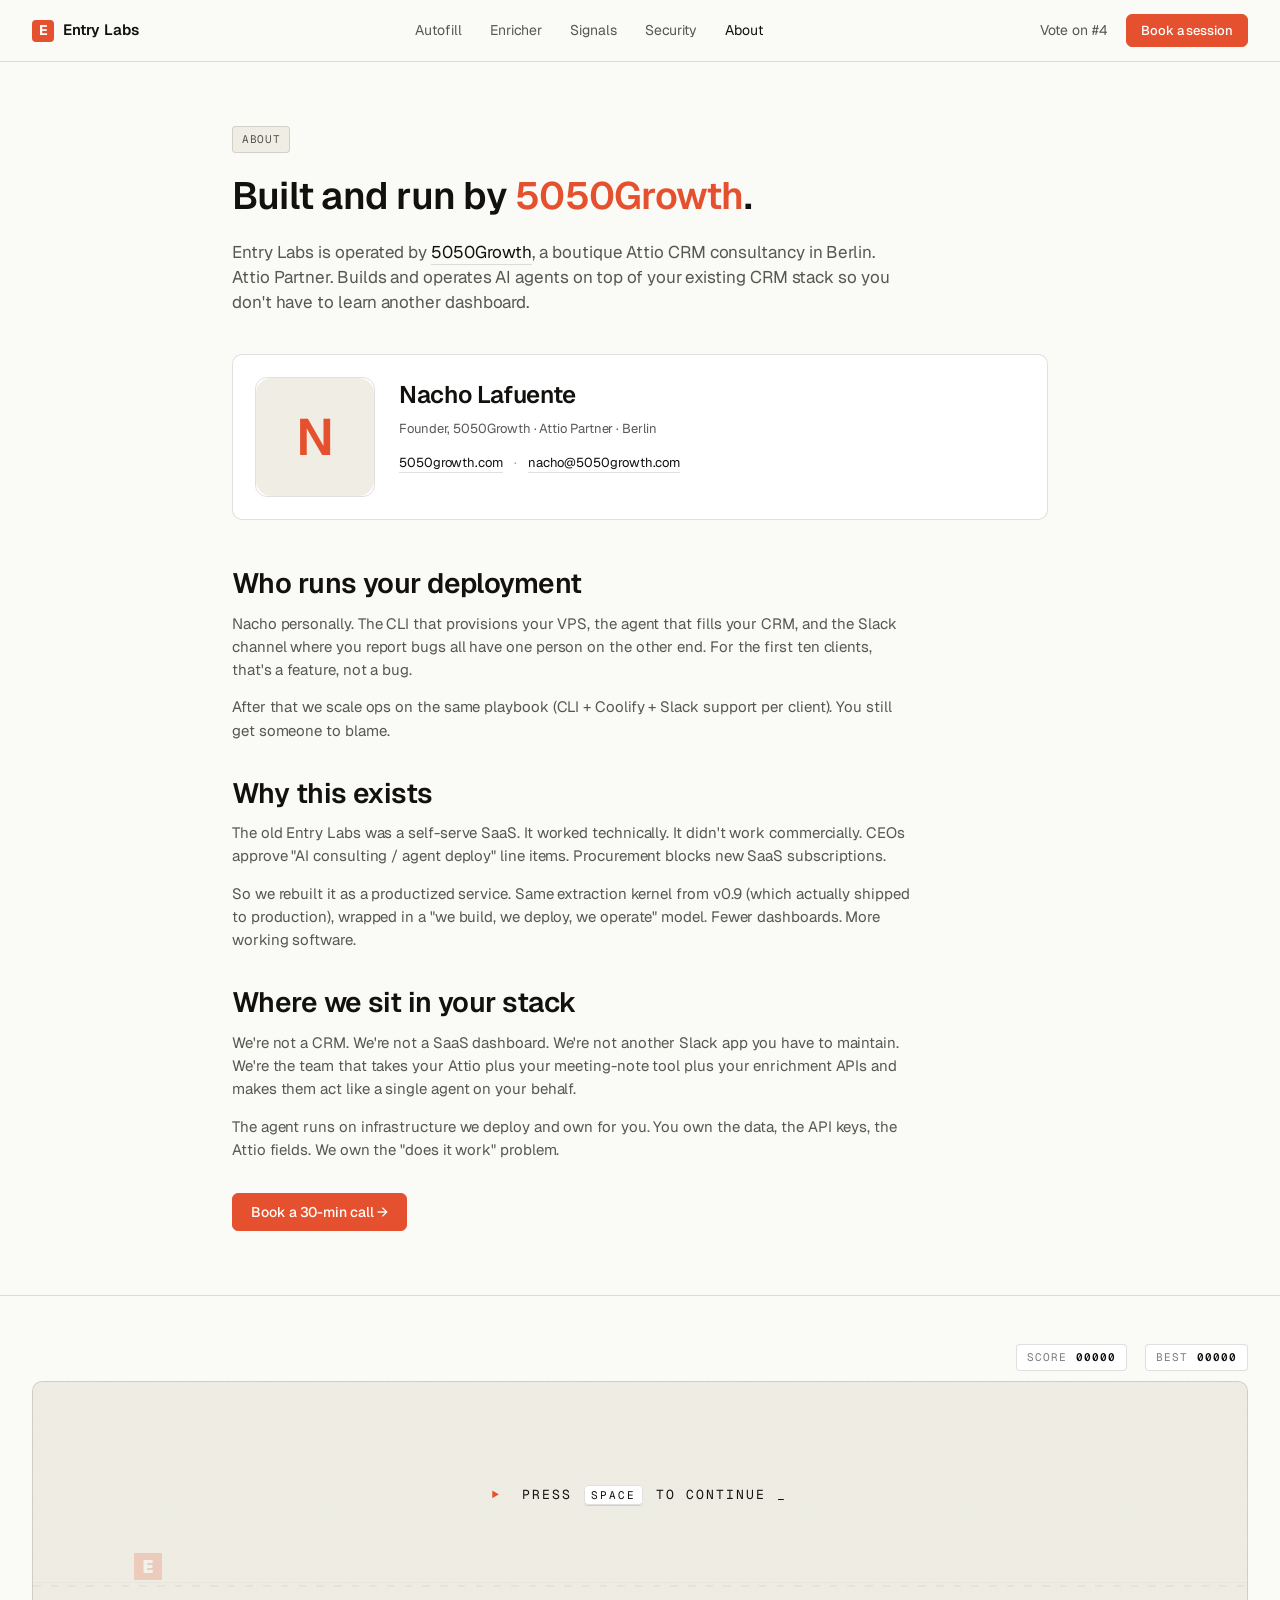
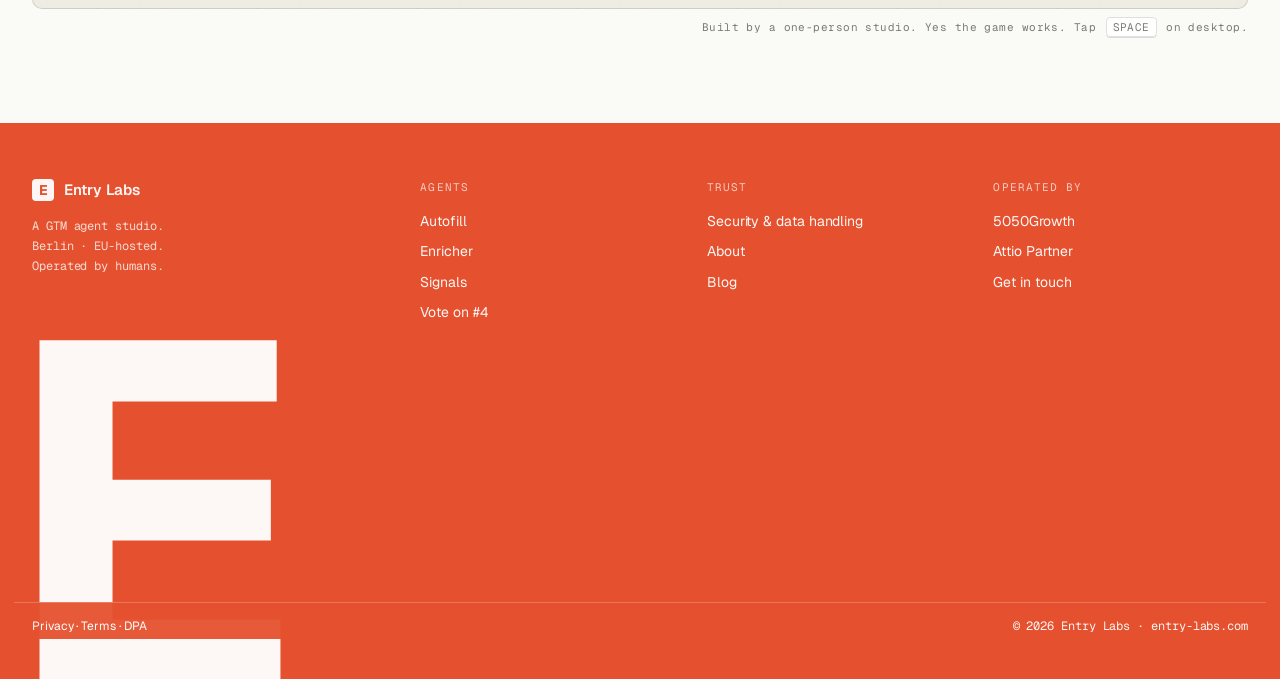
==== commit 088ea943: "Site rebuild 2026-05-15T12:16:58Z" ====
--- a/about/index.html
+++ b/about/index.html
@@ -1,6 +1,6 @@
-<!DOCTYPE html><html lang="en"> <head><meta charset="UTF-8"><meta name="viewport" content="width=device-width, initial-scale=1.0"><link rel="canonical" href="https://entry-labs.com/about/"><title>About — Entry Labs</title><meta name="description" content="Entry Labs builds, deploys, and operates AI agents — Autofill, Enricher, Signals — inside your CRM. EU-hosted, one invoice, three weeks to production."><meta property="og:title" content="About — Entry Labs"><meta property="og:description" content="Entry Labs builds, deploys, and operates AI agents — Autofill, Enricher, Signals — inside your CRM. EU-hosted, one invoice, three weeks to production."><meta property="og:url" content="https://entry-labs.com/about/"><meta property="og:type" content="website"><meta name="twitter:card" content="summary_large_image"><link rel="icon" type="image/svg+xml" href="/favicon.svg"><link rel="preconnect" href="https://fonts.googleapis.com"><link rel="preconnect" href="https://fonts.gstatic.com" crossorigin><link rel="stylesheet" href="/_astro/about.B01xU4Ja.css">
+<!DOCTYPE html><html lang="en"> <head><meta charset="UTF-8"><meta name="viewport" content="width=device-width, initial-scale=1.0"><link rel="canonical" href="https://entry-labs.com/about/"><title>About — Entry Labs</title><meta name="description" content="Entry Labs builds, deploys, and operates AI agents — Autofill, Enricher, Signals — inside your CRM. EU-hosted, one invoice, three weeks to production."><meta property="og:title" content="About — Entry Labs"><meta property="og:description" content="Entry Labs builds, deploys, and operates AI agents — Autofill, Enricher, Signals — inside your CRM. EU-hosted, one invoice, three weeks to production."><meta property="og:url" content="https://entry-labs.com/about/"><meta property="og:type" content="website"><meta name="twitter:card" content="summary_large_image"><link rel="icon" type="image/svg+xml" href="/favicon.svg"><link rel="preconnect" href="https://fonts.googleapis.com"><link rel="preconnect" href="https://fonts.gstatic.com" crossorigin><link rel="stylesheet" href="/_astro/about.CMKD3ub7.css">
 <style>.page-section[data-astro-cid-kh7btl4r]{padding-top:64px;padding-bottom:64px;max-width:880px}.link[data-astro-cid-kh7btl4r]{color:var(--ink);border-bottom:1px solid var(--line);padding-bottom:1px}.link[data-astro-cid-kh7btl4r]:hover{border-color:var(--accent);color:var(--accent)}.about-card[data-astro-cid-kh7btl4r]{display:flex;align-items:flex-start;gap:24px;padding:22px;margin-bottom:48px}.about-avatar[data-astro-cid-kh7btl4r]{border-radius:12px;border:1px solid var(--line);flex-shrink:0}.about-name[data-astro-cid-kh7btl4r]{font-size:24px;font-weight:600;letter-spacing:-.015em;margin:0 0 6px}.about-role[data-astro-cid-kh7btl4r]{font-size:13px;color:var(--ink-70);margin:0 0 14px}.about-contact[data-astro-cid-kh7btl4r]{font-size:13px;margin:0}.about-contact[data-astro-cid-kh7btl4r] .dot[data-astro-cid-kh7btl4r]{color:var(--ink-40);margin:0 8px}.about-h2[data-astro-cid-kh7btl4r]{margin-top:36px;margin-bottom:12px;max-width:680px}.about-p[data-astro-cid-kh7btl4r]{color:var(--ink-70);margin:0 0 14px;max-width:680px}@media (max-width: 560px){.about-card[data-astro-cid-kh7btl4r]{flex-direction:column}}
-</style></head> <body> <nav class="nav" data-astro-cid-dmqpwcec> <a href="/" class="nav-mark" aria-label="Entry Labs home" data-astro-cid-dmqpwcec> <span class="nav-mark-square" data-astro-cid-dmqpwcec>E</span> <span class="nav-mark-word" data-astro-cid-dmqpwcec>Entry Labs</span> </a> <div class="nav-links" data-astro-cid-dmqpwcec> <a href="/agents/autofill" class="nav-link" data-astro-cid-dmqpwcec>Autofill</a> <a href="/agents/enricher" class="nav-link" data-astro-cid-dmqpwcec>Enricher</a> <a href="/agents/signals" class="nav-link" data-astro-cid-dmqpwcec>Signals</a> <a href="/security" class="nav-link" data-astro-cid-dmqpwcec>Security</a> <a href="/about" class="nav-link active" data-astro-cid-dmqpwcec>About</a> </div> <div class="nav-right" data-astro-cid-dmqpwcec> <a href="/poll" class="nav-link" data-astro-cid-dmqpwcec>Vote on #4</a> <a href="/book" class="btn-primary nav-cta" data-astro-cid-dmqpwcec>Book a session</a> </div> </nav>  <main>  <section class="container-prose page-section" data-astro-cid-kh7btl4r> <span class="chip" style="margin-bottom: 22px; display: inline-block;" data-astro-cid-kh7btl4r>ABOUT</span> <h1 class="h-section" style="margin-bottom: 24px; max-width: 680px;" data-astro-cid-kh7btl4r>
+</style><script type="module" src="/_astro/hoisted.DOLPi8l9.js"></script></head> <body> <nav class="nav" data-astro-cid-dmqpwcec> <a href="/" class="nav-mark" aria-label="Entry Labs home" data-astro-cid-dmqpwcec> <span class="nav-mark-square" data-astro-cid-dmqpwcec>E</span> <span class="nav-mark-word" data-astro-cid-dmqpwcec>Entry Labs</span> </a> <div class="nav-links" data-astro-cid-dmqpwcec> <a href="/agents/autofill" class="nav-link" data-astro-cid-dmqpwcec>Autofill</a> <a href="/agents/enricher" class="nav-link" data-astro-cid-dmqpwcec>Enricher</a> <a href="/agents/signals" class="nav-link" data-astro-cid-dmqpwcec>Signals</a> <a href="/security" class="nav-link" data-astro-cid-dmqpwcec>Security</a> <a href="/about" class="nav-link active" data-astro-cid-dmqpwcec>About</a> </div> <div class="nav-right" data-astro-cid-dmqpwcec> <a href="/poll" class="nav-link" data-astro-cid-dmqpwcec>Vote on #4</a> <a href="/book" class="btn-primary nav-cta" data-astro-cid-dmqpwcec>Book a session</a> </div> </nav>  <main>  <section class="container-prose page-section" data-astro-cid-kh7btl4r> <span class="chip" style="margin-bottom: 22px; display: inline-block;" data-astro-cid-kh7btl4r>ABOUT</span> <h1 class="h-section" style="margin-bottom: 24px; max-width: 680px;" data-astro-cid-kh7btl4r>
 Built and run by <span class="accent-text" data-astro-cid-kh7btl4r>5050Growth</span>.
 </h1> <p class="body-lg" style="color: var(--ink-70); max-width: 680px; margin-bottom: 40px;" data-astro-cid-kh7btl4r>
 Entry Labs is operated by <a class="link" href="https://5050growth.com" data-astro-cid-kh7btl4r>5050Growth</a>, a boutique Attio CRM consultancy in Berlin. Attio Partner. Builds and operates AI agents on top of your existing CRM stack so you don't have to learn another dashboard.
@@ -16,7 +16,10 @@
 We're not a CRM. We're not a SaaS dashboard. We're not another Slack app you have to maintain. We're the team that takes your Attio plus your meeting-note tool plus your enrichment APIs and makes them act like a single agent on your behalf.
 </p> <p class="body about-p" style="margin-bottom: 32px;" data-astro-cid-kh7btl4r>
 The agent runs on infrastructure we deploy and own for you. You own the data, the API keys, the Attio fields. We own the "does it work" problem.
-</p> <a href="/book" class="btn-primary" data-astro-cid-kh7btl4r>Book a 30-min call →</a> </section>  </main> <footer class="footer" data-astro-cid-sz7xmlte> <div class="footer-inner container-bb" data-astro-cid-sz7xmlte> <div class="footer-grid" data-astro-cid-sz7xmlte> <div class="footer-brand" data-astro-cid-sz7xmlte> <div class="footer-mark" data-astro-cid-sz7xmlte> <span class="footer-mark-square" data-astro-cid-sz7xmlte>E</span> <span class="footer-mark-word" data-astro-cid-sz7xmlte>Entry Labs</span> </div> <p class="footer-tagline" data-astro-cid-sz7xmlte>
+</p> <a href="/book" class="btn-primary" data-astro-cid-kh7btl4r>Book a 30-min call →</a> </section>  </main> <section class="game-section" aria-label="Mini-game: press space to play" data-astro-cid-5evgorsa> <div class="game-wrap" data-astro-cid-5evgorsa> <div class="game-hud" data-astro-cid-5evgorsa> <span class="hud-cell" data-astro-cid-5evgorsa>SCORE&nbsp;<span data-score data-astro-cid-5evgorsa>00000</span></span> <span class="hud-cell" data-astro-cid-5evgorsa>BEST&nbsp;<span data-best data-astro-cid-5evgorsa>00000</span></span> </div> <div class="game-frame" data-game tabindex="0" role="application" aria-label="Press space to jump" data-astro-cid-5evgorsa> <canvas data-canvas width="960" height="180" aria-hidden="true" data-astro-cid-5evgorsa></canvas> <div class="game-overlay" data-overlay data-astro-cid-5evgorsa> <span class="game-prompt" data-astro-cid-5evgorsa> <span class="game-arrow" data-astro-cid-5evgorsa>▶</span> PRESS <kbd data-astro-cid-5evgorsa>SPACE</kbd> TO CONTINUE
+<span class="cursor blink" data-astro-cid-5evgorsa>_</span> </span> </div> <div class="game-gameover" data-gameover hidden data-astro-cid-5evgorsa> <div class="go-line" data-astro-cid-5evgorsa>GAME OVER</div> <div class="go-line dim" data-astro-cid-5evgorsa>score <span data-final data-astro-cid-5evgorsa>0</span> · press <kbd data-astro-cid-5evgorsa>SPACE</kbd> to retry</div> </div> </div> <div class="game-footnote" data-astro-cid-5evgorsa>
+Built by a one-person studio. Yes the game works. Tap <kbd data-astro-cid-5evgorsa>SPACE</kbd> on desktop.
+</div> </div> </section>   <footer class="footer" data-astro-cid-sz7xmlte> <div class="footer-inner container-bb" data-astro-cid-sz7xmlte> <div class="footer-grid" data-astro-cid-sz7xmlte> <div class="footer-brand" data-astro-cid-sz7xmlte> <div class="footer-mark" data-astro-cid-sz7xmlte> <span class="footer-mark-square" data-astro-cid-sz7xmlte>E</span> <span class="footer-mark-word" data-astro-cid-sz7xmlte>Entry Labs</span> </div> <p class="footer-tagline" data-astro-cid-sz7xmlte>
 A GTM agent studio.<br data-astro-cid-sz7xmlte>
 Berlin · EU-hosted.<br data-astro-cid-sz7xmlte>
 Operated by humans.
--- a/_astro/about.CMKD3ub7.css
+++ b/_astro/about.CMKD3ub7.css
@@ -0,0 +1 @@
+@import"https://fonts.googleapis.com/css2?family=Geist:wght@300;400;500;600;700&family=Geist+Mono:wght@300;400;500&display=swap";*,:before,:after{--tw-border-spacing-x: 0;--tw-border-spacing-y: 0;--tw-translate-x: 0;--tw-translate-y: 0;--tw-rotate: 0;--tw-skew-x: 0;--tw-skew-y: 0;--tw-scale-x: 1;--tw-scale-y: 1;--tw-pan-x: ;--tw-pan-y: ;--tw-pinch-zoom: ;--tw-scroll-snap-strictness: proximity;--tw-gradient-from-position: ;--tw-gradient-via-position: ;--tw-gradient-to-position: ;--tw-ordinal: ;--tw-slashed-zero: ;--tw-numeric-figure: ;--tw-numeric-spacing: ;--tw-numeric-fraction: ;--tw-ring-inset: ;--tw-ring-offset-width: 0px;--tw-ring-offset-color: #fff;--tw-ring-color: rgb(59 130 246 / .5);--tw-ring-offset-shadow: 0 0 #0000;--tw-ring-shadow: 0 0 #0000;--tw-shadow: 0 0 #0000;--tw-shadow-colored: 0 0 #0000;--tw-blur: ;--tw-brightness: ;--tw-contrast: ;--tw-grayscale: ;--tw-hue-rotate: ;--tw-invert: ;--tw-saturate: ;--tw-sepia: ;--tw-drop-shadow: ;--tw-backdrop-blur: ;--tw-backdrop-brightness: ;--tw-backdrop-contrast: ;--tw-backdrop-grayscale: ;--tw-backdrop-hue-rotate: ;--tw-backdrop-invert: ;--tw-backdrop-opacity: ;--tw-backdrop-saturate: ;--tw-backdrop-sepia: ;--tw-contain-size: ;--tw-contain-layout: ;--tw-contain-paint: ;--tw-contain-style: }::backdrop{--tw-border-spacing-x: 0;--tw-border-spacing-y: 0;--tw-translate-x: 0;--tw-translate-y: 0;--tw-rotate: 0;--tw-skew-x: 0;--tw-skew-y: 0;--tw-scale-x: 1;--tw-scale-y: 1;--tw-pan-x: ;--tw-pan-y: ;--tw-pinch-zoom: ;--tw-scroll-snap-strictness: proximity;--tw-gradient-from-position: ;--tw-gradient-via-position: ;--tw-gradient-to-position: ;--tw-ordinal: ;--tw-slashed-zero: ;--tw-numeric-figure: ;--tw-numeric-spacing: ;--tw-numeric-fraction: ;--tw-ring-inset: ;--tw-ring-offset-width: 0px;--tw-ring-offset-color: #fff;--tw-ring-color: rgb(59 130 246 / .5);--tw-ring-offset-shadow: 0 0 #0000;--tw-ring-shadow: 0 0 #0000;--tw-shadow: 0 0 #0000;--tw-shadow-colored: 0 0 #0000;--tw-blur: ;--tw-brightness: ;--tw-contrast: ;--tw-grayscale: ;--tw-hue-rotate: ;--tw-invert: ;--tw-saturate: ;--tw-sepia: ;--tw-drop-shadow: ;--tw-backdrop-blur: ;--tw-backdrop-brightness: ;--tw-backdrop-contrast: ;--tw-backdrop-grayscale: ;--tw-backdrop-hue-rotate: ;--tw-backdrop-invert: ;--tw-backdrop-opacity: ;--tw-backdrop-saturate: ;--tw-backdrop-sepia: ;--tw-contain-size: ;--tw-contain-layout: ;--tw-contain-paint: ;--tw-contain-style: }*,:before,:after{box-sizing:border-box;border-width:0;border-style:solid;border-color:#e5e7eb}:before,:after{--tw-content: ""}html,:host{line-height:1.5;-webkit-text-size-adjust:100%;-moz-tab-size:4;-o-tab-size:4;tab-size:4;font-family:Geist,Inter Tight,system-ui,sans-serif;font-feature-settings:normal;font-variation-settings:normal;-webkit-tap-highlight-color:transparent}body{margin:0;line-height:inherit}hr{height:0;color:inherit;border-top-width:1px}abbr:where([title]){-webkit-text-decoration:underline dotted;text-decoration:underline dotted}h1,h2,h3,h4,h5,h6{font-size:inherit;font-weight:inherit}a{color:inherit;text-decoration:inherit}b,strong{font-weight:bolder}code,kbd,samp,pre{font-family:Geist Mono,JetBrains Mono,ui-monospace,monospace;font-feature-settings:normal;font-variation-settings:normal;font-size:1em}small{font-size:80%}sub,sup{font-size:75%;line-height:0;position:relative;vertical-align:baseline}sub{bottom:-.25em}sup{top:-.5em}table{text-indent:0;border-color:inherit;border-collapse:collapse}button,input,optgroup,select,textarea{font-family:inherit;font-feature-settings:inherit;font-variation-settings:inherit;font-size:100%;font-weight:inherit;line-height:inherit;letter-spacing:inherit;color:inherit;margin:0;padding:0}button,select{text-transform:none}button,input:where([type=button]),input:where([type=reset]),input:where([type=submit]){-webkit-appearance:button;background-color:transparent;background-image:none}:-moz-focusring{outline:auto}:-moz-ui-invalid{box-shadow:none}progress{vertical-align:baseline}::-webkit-inner-spin-button,::-webkit-outer-spin-button{height:auto}[type=search]{-webkit-appearance:textfield;outline-offset:-2px}::-webkit-search-decoration{-webkit-appearance:none}::-webkit-file-upload-button{-webkit-appearance:button;font:inherit}summary{display:list-item}blockquote,dl,dd,h1,h2,h3,h4,h5,h6,hr,figure,p,pre{margin:0}fieldset{margin:0;padding:0}legend{padding:0}ol,ul,menu{list-style:none;margin:0;padding:0}dialog{padding:0}textarea{resize:vertical}input::-moz-placeholder,textarea::-moz-placeholder{opacity:1;color:#9ca3af}input::placeholder,textarea::placeholder{opacity:1;color:#9ca3af}button,[role=button]{cursor:pointer}:disabled{cursor:default}img,svg,video,canvas,audio,iframe,embed,object{display:block;vertical-align:middle}img,video{max-width:100%;height:auto}[hidden]:where(:not([hidden=until-found])){display:none}html{background:var(--bg);color:var(--ink);-webkit-font-smoothing:antialiased;-moz-osx-font-smoothing:grayscale}body{font-family:Geist,Inter Tight,-apple-system,Helvetica Neue,Arial,sans-serif;font-size:15px;line-height:1.5;letter-spacing:-.005em}h1,h2,h3,h4,h5,h6{font-family:Geist,Inter Tight,-apple-system,Helvetica Neue,Arial,sans-serif;font-weight:600;letter-spacing:-.02em;line-height:1.15;margin:0}code,pre,.mono{font-family:Geist Mono,JetBrains Mono,ui-monospace,monospace}a{color:inherit;text-decoration:none}::-moz-selection{background:var(--accent);color:var(--accent-ink)}::selection{background:var(--accent);color:var(--accent-ink)}.container-bb{max-width:1320px;margin-left:auto;margin-right:auto;padding-left:32px;padding-right:32px}.container-prose{max-width:1100px;margin-left:auto;margin-right:auto;padding-left:32px;padding-right:32px}.panel{background:var(--panel);background-image:var(--noise);border:1px solid var(--line);border-radius:10px}.card-bb{background:var(--card);border:1px solid var(--line);border-radius:10px}.hair{border-top:1px solid var(--line)}.btn{display:inline-flex;align-items:center;gap:8px;padding:11px 18px;font-size:14px;font-weight:500;line-height:1;border-radius:6px;letter-spacing:-.005em;background:var(--card);color:var(--ink);border:1px solid var(--line);cursor:pointer;transition:background .12s ease,color .12s ease,border-color .12s ease,transform .12s ease}.btn:hover{border-color:var(--ink)}.btn-primary{display:inline-flex;align-items:center;gap:8px;padding:11px 18px;font-size:14px;font-weight:500;line-height:1;border-radius:6px;letter-spacing:-.005em;background:var(--accent);color:var(--accent-ink);border:1px solid var(--accent);cursor:pointer;transition:filter .12s ease,transform .12s ease}.btn-primary:hover{filter:brightness(.95)}.chip{display:inline-block;font-family:Geist Mono,ui-monospace,monospace;font-size:11px;letter-spacing:.06em;padding:4px 9px;background:var(--panel);color:var(--ink-70);border:1px solid var(--line);border-radius:4px;text-transform:uppercase;white-space:nowrap}.kicker{font-family:Geist Mono,ui-monospace,monospace;font-size:11px;color:var(--ink-55);letter-spacing:.1em;text-transform:uppercase}.card{background:var(--card);border:1px solid var(--line);border-radius:10px;padding:22px}.ascii-pre{font-family:Geist Mono,ui-monospace,monospace;white-space:pre;margin:0;letter-spacing:0;color:var(--ink)}.accent-text{color:var(--accent)}.visible{visibility:visible}.fixed{position:fixed}.absolute{position:absolute}.relative{position:relative}.top-5{top:1.25rem}.block{display:block}.flex{display:flex}.\!grid{display:grid!important}.grid{display:grid}.hidden{display:none}.flex-shrink,.shrink{flex-shrink:1}.transform{transform:translate(var(--tw-translate-x),var(--tw-translate-y)) rotate(var(--tw-rotate)) skew(var(--tw-skew-x)) skewY(var(--tw-skew-y)) scaleX(var(--tw-scale-x)) scaleY(var(--tw-scale-y))}.resize{resize:both}.flex-wrap{flex-wrap:wrap}.border{border-width:1px}.uppercase{text-transform:uppercase}.underline{text-decoration-line:underline}.outline{outline-style:solid}.filter{filter:var(--tw-blur) var(--tw-brightness) var(--tw-contrast) var(--tw-grayscale) var(--tw-hue-rotate) var(--tw-invert) var(--tw-saturate) var(--tw-sepia) var(--tw-drop-shadow)}.transition{transition-property:color,background-color,border-color,text-decoration-color,fill,stroke,opacity,box-shadow,transform,filter,backdrop-filter;transition-timing-function:cubic-bezier(.4,0,.2,1);transition-duration:.15s}:root{--bg: #FAFAF6;--panel: #EFEDE4;--panel-deep: #E8E5D9;--card: #FFFFFF;--ink: #13110D;--ink-70: rgba(19, 17, 13, .7);--ink-55: rgba(19, 17, 13, .55);--ink-40: rgba(19, 17, 13, .4);--line: rgba(19, 17, 13, .13);--hair: rgba(19, 17, 13, .07);--accent: #E5512F;--accent-ink: #FFFFFF;--accent-soft: #FFE2D6;--footer-bg: #E5512F;--footer-ink: #FFFFFF;--noise: url("data:image/svg+xml;utf8,<svg xmlns='http://www.w3.org/2000/svg' width='160' height='160'><filter id='n'><feTurbulence baseFrequency='0.9' numOctaves='2' stitchTiles='stitch'/><feColorMatrix values='0 0 0 0 0  0 0 0 0 0  0 0 0 0 0  0 0 0 0.06 0'/></filter><rect width='100%25' height='100%25' filter='url(%23n)'/></svg>")}.h-display{font-size:44px;font-weight:600;letter-spacing:-.025em;line-height:1.2}.h-section{font-size:38px;font-weight:600;letter-spacing:-.02em;line-height:1.1}.h-sub{font-size:32px;font-weight:600;letter-spacing:-.02em;line-height:1.15}.h-card{font-size:28px;font-weight:600;letter-spacing:-.02em;line-height:1.12}.body-lg{font-size:17px;line-height:1.45}.body{font-size:15px;line-height:1.55}.body-sm{font-size:13px;line-height:1.55}@media (max-width: 900px){.h-display{font-size:36px}.h-section{font-size:30px}.h-sub{font-size:26px}.h-card{font-size:22px}}@media (max-width: 720px){.container-bb,.container-prose{padding-left:20px;padding-right:20px}.h-display{font-size:30px}.h-section{font-size:26px}}@keyframes el-blink{50%{opacity:0}}.blink{animation:el-blink 1s steps(2) infinite}@media (prefers-reduced-motion: reduce){*,*:before,*:after{animation-duration:.01ms!important;animation-iteration-count:1!important;transition-duration:.01ms!important}}.nav[data-astro-cid-dmqpwcec]{display:flex;align-items:center;justify-content:space-between;padding:14px 32px;border-bottom:1px solid var(--line);background:var(--bg);gap:28px}.nav-mark[data-astro-cid-dmqpwcec]{display:inline-flex;align-items:center;gap:9px;color:var(--ink)}.nav-mark-square[data-astro-cid-dmqpwcec]{width:22px;height:22px;background:var(--accent);color:var(--accent-ink);display:inline-flex;align-items:center;justify-content:center;font-weight:700;font-size:14px;border-radius:4px;letter-spacing:-.04em}.nav-mark-word[data-astro-cid-dmqpwcec]{font-weight:600;font-size:15px;letter-spacing:-.01em}.nav-links[data-astro-cid-dmqpwcec]{display:flex;align-items:center;gap:28px;font-size:14px;color:var(--ink-70)}.nav-link[data-astro-cid-dmqpwcec]{color:var(--ink-70);transition:color .12s ease}.nav-link[data-astro-cid-dmqpwcec]:hover,.nav-link[data-astro-cid-dmqpwcec].active{color:var(--ink)}.nav-right[data-astro-cid-dmqpwcec]{display:flex;align-items:center;gap:18px;font-size:14px}.nav-cta[data-astro-cid-dmqpwcec]{font-size:13px;padding:9px 14px}@media (max-width: 900px){.nav[data-astro-cid-dmqpwcec]{padding:12px 20px;gap:14px}.nav-links[data-astro-cid-dmqpwcec]{display:none}}@media (max-width: 560px){.nav-right[data-astro-cid-dmqpwcec] .nav-link[data-astro-cid-dmqpwcec]{display:none}}.footer[data-astro-cid-sz7xmlte]{background:var(--footer-bg);color:var(--footer-ink);position:relative;overflow:hidden;margin-top:80px}.footer-inner[data-astro-cid-sz7xmlte]{padding-top:56px;padding-bottom:40px;position:relative}.footer-grid[data-astro-cid-sz7xmlte]{display:grid;grid-template-columns:minmax(0,1.4fr) minmax(0,1fr) minmax(0,1fr) minmax(0,1fr);gap:32px;margin-bottom:56px;position:relative;z-index:2}.footer-brand[data-astro-cid-sz7xmlte] .footer-mark[data-astro-cid-sz7xmlte]{display:flex;align-items:center;gap:10px;margin-bottom:14px;opacity:.95}.footer-mark-square[data-astro-cid-sz7xmlte]{width:22px;height:22px;background:var(--footer-ink);color:var(--footer-bg);display:inline-flex;align-items:center;justify-content:center;font-weight:700;font-size:14px;border-radius:4px;letter-spacing:-.04em}.footer-mark-word[data-astro-cid-sz7xmlte]{font-weight:600;font-size:15px}.footer-tagline[data-astro-cid-sz7xmlte]{font-family:Geist Mono,ui-monospace,monospace;font-size:12px;opacity:.8;line-height:1.7;max-width:280px}.footer-head[data-astro-cid-sz7xmlte]{font-family:Geist Mono,ui-monospace,monospace;font-size:11px;opacity:.7;letter-spacing:.1em;text-transform:uppercase;margin-bottom:14px}.footer-link-row[data-astro-cid-sz7xmlte]{margin-bottom:8px}.footer-link[data-astro-cid-sz7xmlte]{font-size:14px;opacity:.95;color:var(--footer-ink)}.footer-link[data-astro-cid-sz7xmlte]:hover{opacity:1;text-decoration:underline;text-underline-offset:3px}.footer-big-letter[data-astro-cid-sz7xmlte]{font-family:Geist,Inter Tight,sans-serif;font-weight:700;font-size:480px;line-height:.78;letter-spacing:-.06em;color:var(--footer-ink);opacity:.96;margin-left:-28px;margin-top:-64px;margin-bottom:-120px;pointer-events:none;-webkit-user-select:none;-moz-user-select:none;user-select:none;position:relative;z-index:1}.footer-bottom[data-astro-cid-sz7xmlte]{display:flex;justify-content:space-between;font-size:12px;opacity:.95;padding:14px 18px 4px;border-top:1px solid rgba(255,255,255,.22);margin-top:24px;margin-left:-18px;margin-right:-18px;position:relative;z-index:3;gap:16px;flex-wrap:wrap;background:var(--footer-bg)}.footer-bottom[data-astro-cid-sz7xmlte] .mono[data-astro-cid-sz7xmlte]{font-family:Geist Mono,ui-monospace,monospace}@media (max-width: 900px){.footer-grid[data-astro-cid-sz7xmlte]{grid-template-columns:repeat(2,minmax(0,1fr));gap:28px}.footer-big-letter[data-astro-cid-sz7xmlte]{font-size:280px;margin-bottom:-70px;margin-top:-36px}}@media (max-width: 560px){.footer-grid[data-astro-cid-sz7xmlte]{grid-template-columns:1fr}.footer-big-letter[data-astro-cid-sz7xmlte]{font-size:200px}}.game-section[data-astro-cid-5evgorsa]{background:var(--bg);padding:48px 0 8px;border-top:1px solid var(--line)}.game-wrap[data-astro-cid-5evgorsa]{max-width:1320px;margin:0 auto;padding:0 32px}.game-hud[data-astro-cid-5evgorsa]{display:flex;justify-content:flex-end;gap:18px;font-family:Geist Mono,ui-monospace,monospace;font-size:11px;letter-spacing:.1em;color:var(--ink-55);margin-bottom:10px}.hud-cell[data-astro-cid-5evgorsa]{padding:4px 10px;border:1px solid var(--line);border-radius:4px;background:var(--card)}.hud-cell[data-astro-cid-5evgorsa] span[data-astro-cid-5evgorsa]{color:var(--ink);font-weight:600}.game-frame[data-astro-cid-5evgorsa]{position:relative;background:var(--panel);background-image:var(--noise);border:1px solid var(--line);border-radius:10px;overflow:hidden;aspect-ratio:960 / 180;cursor:pointer;outline:none}.game-frame[data-astro-cid-5evgorsa]:focus-visible{border-color:var(--accent);box-shadow:0 0 0 2px var(--accent-soft)}canvas[data-astro-cid-5evgorsa][data-canvas]{width:100%;height:100%;display:block;image-rendering:pixelated}.game-overlay[data-astro-cid-5evgorsa],.game-gameover[data-astro-cid-5evgorsa]{position:absolute;inset:0;display:flex;align-items:center;justify-content:center;pointer-events:none;background:#efede4c7}.game-overlay[data-astro-cid-5evgorsa][data-hidden],.game-gameover[data-astro-cid-5evgorsa][hidden]{display:none}.game-prompt[data-astro-cid-5evgorsa]{font-family:Geist Mono,ui-monospace,monospace;font-size:13px;letter-spacing:.16em;color:var(--ink);text-transform:uppercase}.game-arrow[data-astro-cid-5evgorsa]{color:var(--accent);margin-right:8px}kbd[data-astro-cid-5evgorsa]{font-family:Geist Mono,ui-monospace,monospace;font-size:11px;border:1px solid var(--line);background:var(--card);padding:2px 6px;border-radius:4px;box-shadow:0 1px 0 var(--line);margin:0 2px}.cursor[data-astro-cid-5evgorsa].blink{animation:el-blink 1s steps(2) infinite}.game-gameover[data-astro-cid-5evgorsa]{background:#efede4eb;flex-direction:column;gap:4px;font-family:Geist Mono,ui-monospace,monospace}.go-line[data-astro-cid-5evgorsa]{font-size:14px;font-weight:600;letter-spacing:.08em;color:var(--ink);text-transform:uppercase}.go-line[data-astro-cid-5evgorsa].dim{color:var(--ink-55);font-weight:400;font-size:11px;letter-spacing:.06em}.go-line[data-astro-cid-5evgorsa].dim span[data-astro-cid-5evgorsa]{color:var(--accent);font-weight:600}.game-footnote[data-astro-cid-5evgorsa]{font-family:Geist Mono,ui-monospace,monospace;font-size:11px;color:var(--ink-55);text-align:right;margin-top:10px;letter-spacing:.04em}@media (max-width: 720px){.game-wrap[data-astro-cid-5evgorsa]{padding:0 20px}.game-hud[data-astro-cid-5evgorsa]{justify-content:space-between}.game-prompt[data-astro-cid-5evgorsa]{font-size:11px;letter-spacing:.1em}}
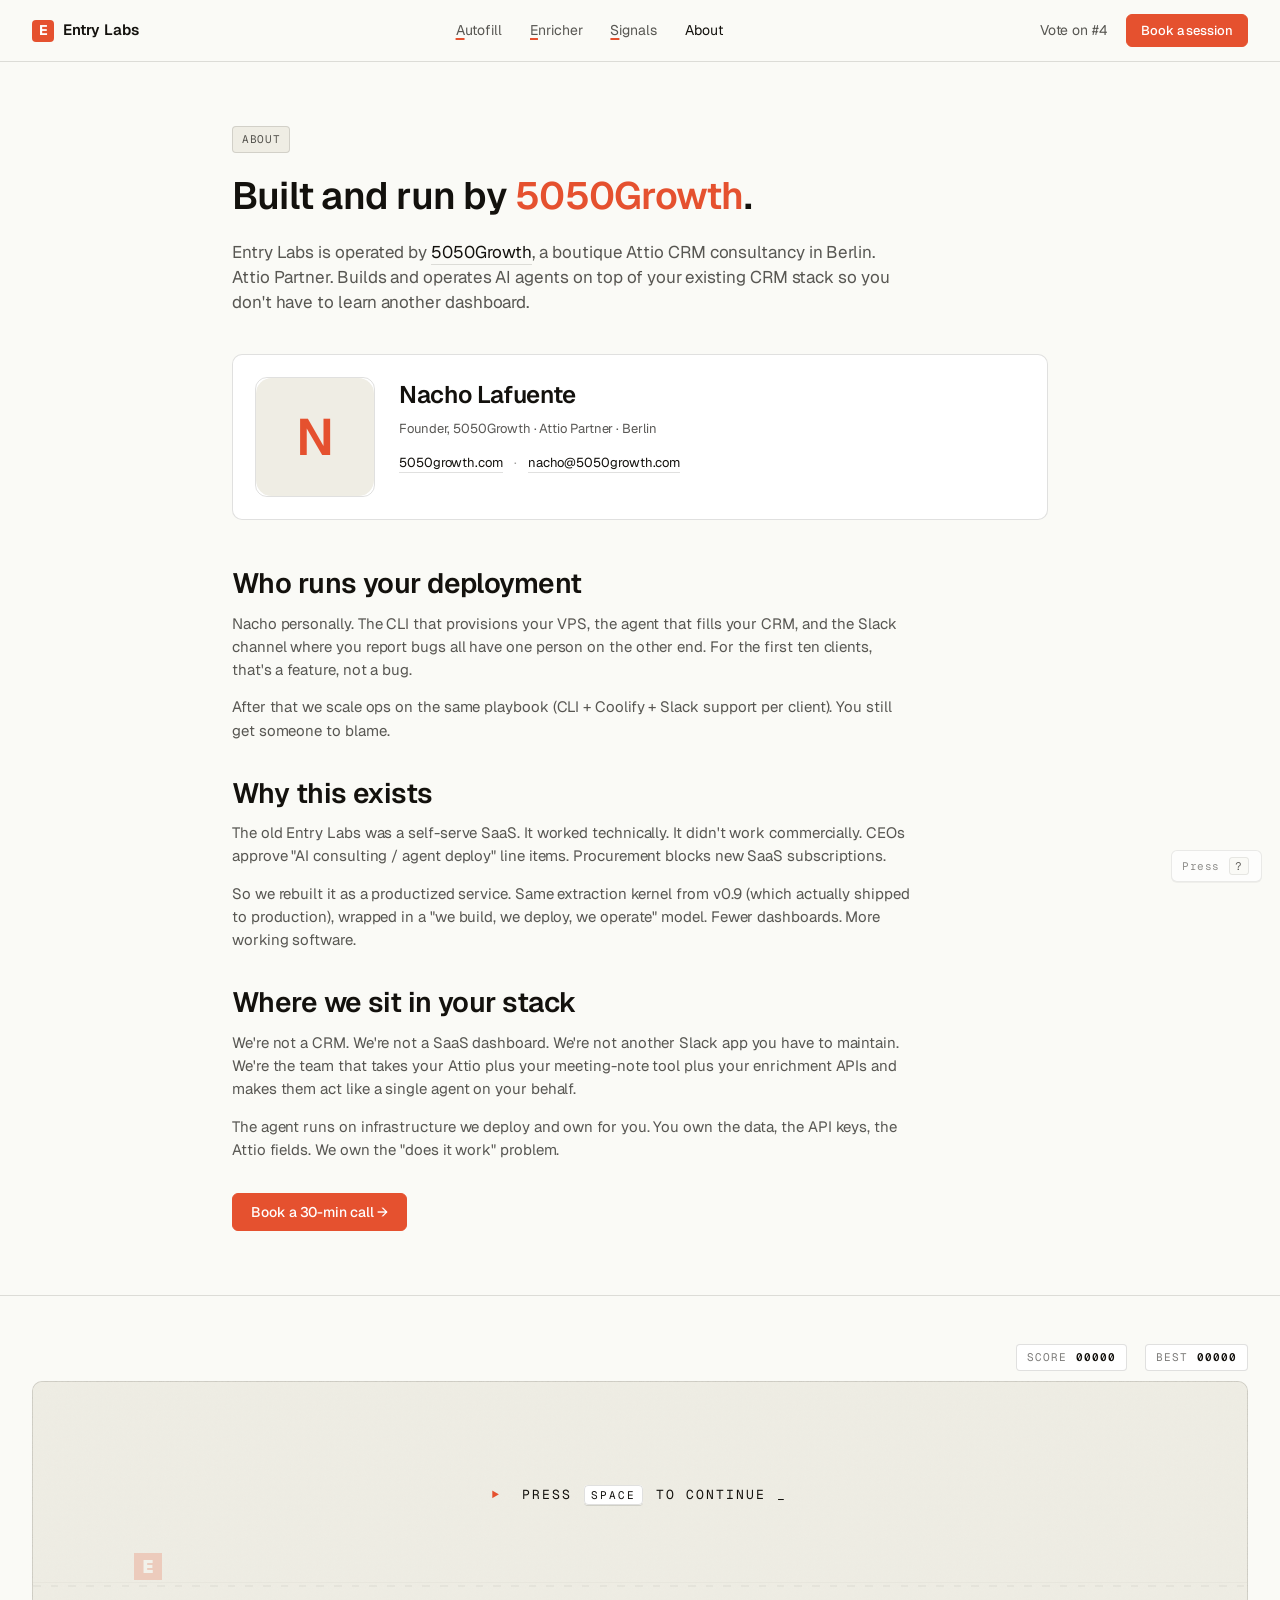
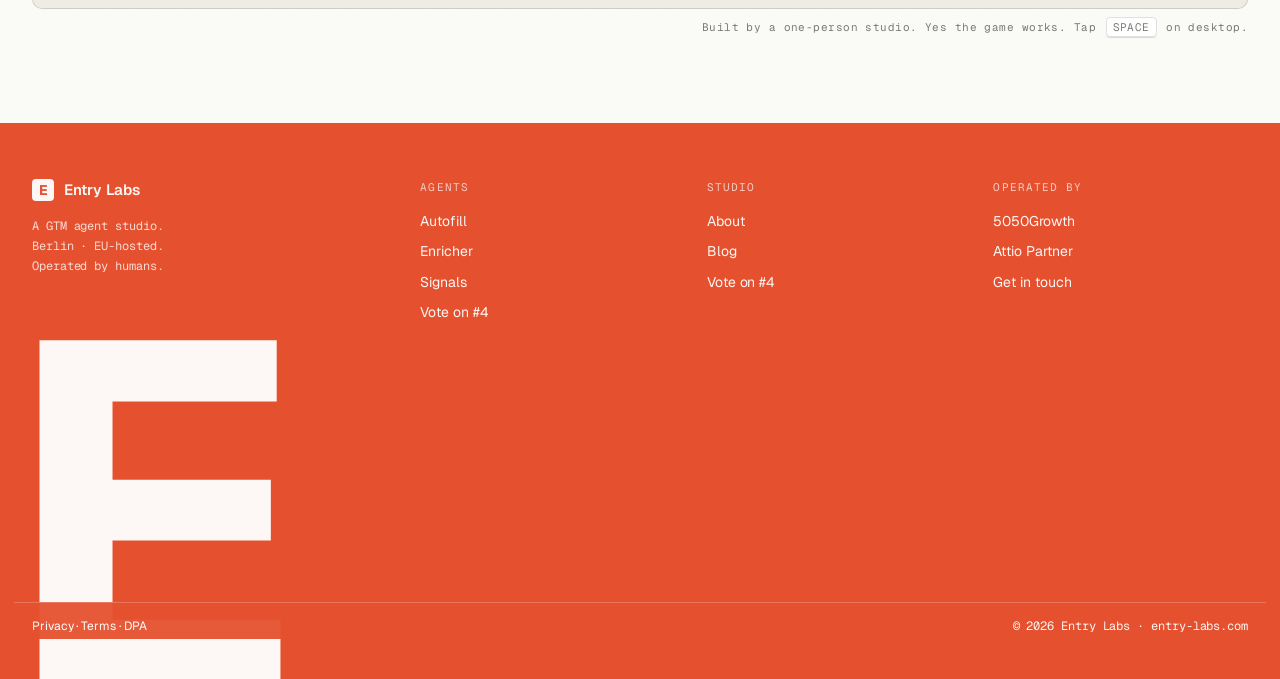
==== commit 5e92fdc8: "Site rebuild 2026-05-15T12:50:16Z" ====
--- a/about/index.html
+++ b/about/index.html
@@ -1,6 +1,6 @@
-<!DOCTYPE html><html lang="en"> <head><meta charset="UTF-8"><meta name="viewport" content="width=device-width, initial-scale=1.0"><link rel="canonical" href="https://entry-labs.com/about/"><title>About — Entry Labs</title><meta name="description" content="Entry Labs builds, deploys, and operates AI agents — Autofill, Enricher, Signals — inside your CRM. EU-hosted, one invoice, three weeks to production."><meta property="og:title" content="About — Entry Labs"><meta property="og:description" content="Entry Labs builds, deploys, and operates AI agents — Autofill, Enricher, Signals — inside your CRM. EU-hosted, one invoice, three weeks to production."><meta property="og:url" content="https://entry-labs.com/about/"><meta property="og:type" content="website"><meta name="twitter:card" content="summary_large_image"><link rel="icon" type="image/svg+xml" href="/favicon.svg"><link rel="preconnect" href="https://fonts.googleapis.com"><link rel="preconnect" href="https://fonts.gstatic.com" crossorigin><link rel="stylesheet" href="/_astro/about.CMKD3ub7.css">
+<!DOCTYPE html><html lang="en"> <head><meta charset="UTF-8"><meta name="viewport" content="width=device-width, initial-scale=1.0"><link rel="canonical" href="https://entry-labs.com/about/"><title>About — Entry Labs</title><meta name="description" content="Entry Labs builds, deploys, and operates AI agents — Autofill, Enricher, Signals — inside your CRM. EU-hosted, one invoice, seven days to production."><meta property="og:title" content="About — Entry Labs"><meta property="og:description" content="Entry Labs builds, deploys, and operates AI agents — Autofill, Enricher, Signals — inside your CRM. EU-hosted, one invoice, seven days to production."><meta property="og:url" content="https://entry-labs.com/about/"><meta property="og:type" content="website"><meta name="twitter:card" content="summary_large_image"><link rel="icon" type="image/svg+xml" href="/favicon.svg"><link rel="preconnect" href="https://fonts.googleapis.com"><link rel="preconnect" href="https://fonts.gstatic.com" crossorigin><link rel="stylesheet" href="/_astro/about.Z2mBx72Q.css">
 <style>.page-section[data-astro-cid-kh7btl4r]{padding-top:64px;padding-bottom:64px;max-width:880px}.link[data-astro-cid-kh7btl4r]{color:var(--ink);border-bottom:1px solid var(--line);padding-bottom:1px}.link[data-astro-cid-kh7btl4r]:hover{border-color:var(--accent);color:var(--accent)}.about-card[data-astro-cid-kh7btl4r]{display:flex;align-items:flex-start;gap:24px;padding:22px;margin-bottom:48px}.about-avatar[data-astro-cid-kh7btl4r]{border-radius:12px;border:1px solid var(--line);flex-shrink:0}.about-name[data-astro-cid-kh7btl4r]{font-size:24px;font-weight:600;letter-spacing:-.015em;margin:0 0 6px}.about-role[data-astro-cid-kh7btl4r]{font-size:13px;color:var(--ink-70);margin:0 0 14px}.about-contact[data-astro-cid-kh7btl4r]{font-size:13px;margin:0}.about-contact[data-astro-cid-kh7btl4r] .dot[data-astro-cid-kh7btl4r]{color:var(--ink-40);margin:0 8px}.about-h2[data-astro-cid-kh7btl4r]{margin-top:36px;margin-bottom:12px;max-width:680px}.about-p[data-astro-cid-kh7btl4r]{color:var(--ink-70);margin:0 0 14px;max-width:680px}@media (max-width: 560px){.about-card[data-astro-cid-kh7btl4r]{flex-direction:column}}
-</style><script type="module" src="/_astro/hoisted.DOLPi8l9.js"></script></head> <body> <nav class="nav" data-astro-cid-dmqpwcec> <a href="/" class="nav-mark" aria-label="Entry Labs home" data-astro-cid-dmqpwcec> <span class="nav-mark-square" data-astro-cid-dmqpwcec>E</span> <span class="nav-mark-word" data-astro-cid-dmqpwcec>Entry Labs</span> </a> <div class="nav-links" data-astro-cid-dmqpwcec> <a href="/agents/autofill" class="nav-link" data-astro-cid-dmqpwcec>Autofill</a> <a href="/agents/enricher" class="nav-link" data-astro-cid-dmqpwcec>Enricher</a> <a href="/agents/signals" class="nav-link" data-astro-cid-dmqpwcec>Signals</a> <a href="/security" class="nav-link" data-astro-cid-dmqpwcec>Security</a> <a href="/about" class="nav-link active" data-astro-cid-dmqpwcec>About</a> </div> <div class="nav-right" data-astro-cid-dmqpwcec> <a href="/poll" class="nav-link" data-astro-cid-dmqpwcec>Vote on #4</a> <a href="/book" class="btn-primary nav-cta" data-astro-cid-dmqpwcec>Book a session</a> </div> </nav>  <main>  <section class="container-prose page-section" data-astro-cid-kh7btl4r> <span class="chip" style="margin-bottom: 22px; display: inline-block;" data-astro-cid-kh7btl4r>ABOUT</span> <h1 class="h-section" style="margin-bottom: 24px; max-width: 680px;" data-astro-cid-kh7btl4r>
+</style><script type="module" src="/_astro/hoisted.auHeIv2A.js"></script></head> <body> <nav class="nav" data-astro-cid-dmqpwcec> <a href="/" class="nav-mark" aria-label="Entry Labs home" data-astro-cid-dmqpwcec> <span class="nav-mark-square" data-astro-cid-dmqpwcec>E</span> <span class="nav-mark-word" data-astro-cid-dmqpwcec>Entry Labs</span> </a> <div class="nav-links" data-astro-cid-dmqpwcec> <a href="/agents/autofill" class="nav-link" data-astro-cid-dmqpwcec> <span class="hk" data-astro-cid-dmqpwcec>A</span><span class="rest" data-astro-cid-dmqpwcec>utofill</span> </a> <a href="/agents/enricher" class="nav-link" data-astro-cid-dmqpwcec> <span class="hk" data-astro-cid-dmqpwcec>E</span><span class="rest" data-astro-cid-dmqpwcec>nricher</span> </a> <a href="/agents/signals" class="nav-link" data-astro-cid-dmqpwcec> <span class="hk" data-astro-cid-dmqpwcec>S</span><span class="rest" data-astro-cid-dmqpwcec>ignals</span> </a> <a href="/about" class="nav-link active" data-astro-cid-dmqpwcec>About</a> </div> <div class="nav-right" data-astro-cid-dmqpwcec> <a href="/poll" class="nav-link" data-astro-cid-dmqpwcec>Vote on #4</a> <a href="/book" class="btn-primary nav-cta" data-astro-cid-dmqpwcec>Book a session</a> </div> </nav>  <main>  <section class="container-prose page-section" data-astro-cid-kh7btl4r> <span class="chip" style="margin-bottom: 22px; display: inline-block;" data-astro-cid-kh7btl4r>ABOUT</span> <h1 class="h-section" style="margin-bottom: 24px; max-width: 680px;" data-astro-cid-kh7btl4r>
 Built and run by <span class="accent-text" data-astro-cid-kh7btl4r>5050Growth</span>.
 </h1> <p class="body-lg" style="color: var(--ink-70); max-width: 680px; margin-bottom: 40px;" data-astro-cid-kh7btl4r>
 Entry Labs is operated by <a class="link" href="https://5050growth.com" data-astro-cid-kh7btl4r>5050Growth</a>, a boutique Attio CRM consultancy in Berlin. Attio Partner. Builds and operates AI agents on top of your existing CRM stack so you don't have to learn another dashboard.
@@ -23,4 +23,5 @@
 A GTM agent studio.<br data-astro-cid-sz7xmlte>
 Berlin · EU-hosted.<br data-astro-cid-sz7xmlte>
 Operated by humans.
-</p> </div> <div data-astro-cid-sz7xmlte> <div class="footer-head" data-astro-cid-sz7xmlte>Agents</div> <div class="footer-link-row" data-astro-cid-sz7xmlte> <a href="/agents/autofill" class="footer-link" data-astro-cid-sz7xmlte>Autofill</a> </div><div class="footer-link-row" data-astro-cid-sz7xmlte> <a href="/agents/enricher" class="footer-link" data-astro-cid-sz7xmlte>Enricher</a> </div><div class="footer-link-row" data-astro-cid-sz7xmlte> <a href="/agents/signals" class="footer-link" data-astro-cid-sz7xmlte>Signals</a> </div><div class="footer-link-row" data-astro-cid-sz7xmlte> <a href="/poll" class="footer-link" data-astro-cid-sz7xmlte>Vote on #4</a> </div> </div><div data-astro-cid-sz7xmlte> <div class="footer-head" data-astro-cid-sz7xmlte>Trust</div> <div class="footer-link-row" data-astro-cid-sz7xmlte> <a href="/security" class="footer-link" data-astro-cid-sz7xmlte>Security &amp; data handling</a> </div><div class="footer-link-row" data-astro-cid-sz7xmlte> <a href="/about" class="footer-link" data-astro-cid-sz7xmlte>About</a> </div><div class="footer-link-row" data-astro-cid-sz7xmlte> <a href="/blog" class="footer-link" data-astro-cid-sz7xmlte>Blog</a> </div> </div><div data-astro-cid-sz7xmlte> <div class="footer-head" data-astro-cid-sz7xmlte>Operated by</div> <div class="footer-link-row" data-astro-cid-sz7xmlte> <a href="https://5050growth.com" class="footer-link" data-astro-cid-sz7xmlte>5050Growth</a> </div><div class="footer-link-row" data-astro-cid-sz7xmlte> <a href="https://www.attio.com/partners" class="footer-link" data-astro-cid-sz7xmlte>Attio Partner</a> </div><div class="footer-link-row" data-astro-cid-sz7xmlte> <a href="/book" class="footer-link" data-astro-cid-sz7xmlte>Get in touch</a> </div> </div> </div> <div class="footer-big-letter" aria-hidden="true" data-astro-cid-sz7xmlte>E</div> <div class="footer-bottom" data-astro-cid-sz7xmlte> <span data-astro-cid-sz7xmlte>Privacy · Terms · DPA</span> <span class="mono" data-astro-cid-sz7xmlte>© 2026 Entry Labs · entry-labs.com</span> </div> </div> </footer>  </body></html> +</p> </div> <div data-astro-cid-sz7xmlte> <div class="footer-head" data-astro-cid-sz7xmlte>Agents</div> <div class="footer-link-row" data-astro-cid-sz7xmlte> <a href="/agents/autofill" class="footer-link" data-astro-cid-sz7xmlte>Autofill</a> </div><div class="footer-link-row" data-astro-cid-sz7xmlte> <a href="/agents/enricher" class="footer-link" data-astro-cid-sz7xmlte>Enricher</a> </div><div class="footer-link-row" data-astro-cid-sz7xmlte> <a href="/agents/signals" class="footer-link" data-astro-cid-sz7xmlte>Signals</a> </div><div class="footer-link-row" data-astro-cid-sz7xmlte> <a href="/poll" class="footer-link" data-astro-cid-sz7xmlte>Vote on #4</a> </div> </div><div data-astro-cid-sz7xmlte> <div class="footer-head" data-astro-cid-sz7xmlte>Studio</div> <div class="footer-link-row" data-astro-cid-sz7xmlte> <a href="/about" class="footer-link" data-astro-cid-sz7xmlte>About</a> </div><div class="footer-link-row" data-astro-cid-sz7xmlte> <a href="/blog" class="footer-link" data-astro-cid-sz7xmlte>Blog</a> </div><div class="footer-link-row" data-astro-cid-sz7xmlte> <a href="/poll" class="footer-link" data-astro-cid-sz7xmlte>Vote on #4</a> </div> </div><div data-astro-cid-sz7xmlte> <div class="footer-head" data-astro-cid-sz7xmlte>Operated by</div> <div class="footer-link-row" data-astro-cid-sz7xmlte> <a href="https://5050growth.com" class="footer-link" data-astro-cid-sz7xmlte>5050Growth</a> </div><div class="footer-link-row" data-astro-cid-sz7xmlte> <a href="https://www.attio.com/partners" class="footer-link" data-astro-cid-sz7xmlte>Attio Partner</a> </div><div class="footer-link-row" data-astro-cid-sz7xmlte> <a href="/book" class="footer-link" data-astro-cid-sz7xmlte>Get in touch</a> </div> </div> </div> <div class="footer-big-letter" aria-hidden="true" data-astro-cid-sz7xmlte>E</div> <div class="footer-bottom" data-astro-cid-sz7xmlte> <span data-astro-cid-sz7xmlte>Privacy · Terms · DPA</span> <span class="mono" data-astro-cid-sz7xmlte>© 2026 Entry Labs · entry-labs.com</span> </div> </div> </footer>  <aside class="hk-cheat" data-hk-cheat hidden aria-hidden="true" data-astro-cid-sqmm2lpl> <div class="hk-cheat-head" data-astro-cid-sqmm2lpl> <span class="hk-cheat-title" data-astro-cid-sqmm2lpl>Keyboard</span> <button class="hk-cheat-close" data-hk-close aria-label="Close" data-astro-cid-sqmm2lpl>×</button> </div> <ul class="hk-cheat-list" data-astro-cid-sqmm2lpl> <li data-astro-cid-sqmm2lpl><kbd data-astro-cid-sqmm2lpl>A</kbd> Autofill</li> <li data-astro-cid-sqmm2lpl><kbd data-astro-cid-sqmm2lpl>E</kbd> Enricher</li> <li data-astro-cid-sqmm2lpl><kbd data-astro-cid-sqmm2lpl>S</kbd> Signals</li> <li data-astro-cid-sqmm2lpl><kbd data-astro-cid-sqmm2lpl>H</kbd> Home</li> <li data-astro-cid-sqmm2lpl><kbd data-astro-cid-sqmm2lpl>B</kbd> Book a session</li> <li data-astro-cid-sqmm2lpl><kbd data-astro-cid-sqmm2lpl>G</kbd> Play the game</li> <li data-astro-cid-sqmm2lpl><kbd data-astro-cid-sqmm2lpl>?</kbd> Toggle this</li> </ul> </aside> <button class="hk-hint" data-hk-hint aria-label="Show keyboard shortcuts" data-astro-cid-sqmm2lpl>
+Press <kbd data-astro-cid-sqmm2lpl>?</kbd> </button>   </body></html> 
--- a/_astro/about.Z2mBx72Q.css
+++ b/_astro/about.Z2mBx72Q.css
@@ -0,0 +1 @@
+@import"https://fonts.googleapis.com/css2?family=Geist:wght@300;400;500;600;700&family=Geist+Mono:wght@300;400;500&display=swap";*,:before,:after{--tw-border-spacing-x: 0;--tw-border-spacing-y: 0;--tw-translate-x: 0;--tw-translate-y: 0;--tw-rotate: 0;--tw-skew-x: 0;--tw-skew-y: 0;--tw-scale-x: 1;--tw-scale-y: 1;--tw-pan-x: ;--tw-pan-y: ;--tw-pinch-zoom: ;--tw-scroll-snap-strictness: proximity;--tw-gradient-from-position: ;--tw-gradient-via-position: ;--tw-gradient-to-position: ;--tw-ordinal: ;--tw-slashed-zero: ;--tw-numeric-figure: ;--tw-numeric-spacing: ;--tw-numeric-fraction: ;--tw-ring-inset: ;--tw-ring-offset-width: 0px;--tw-ring-offset-color: #fff;--tw-ring-color: rgb(59 130 246 / .5);--tw-ring-offset-shadow: 0 0 #0000;--tw-ring-shadow: 0 0 #0000;--tw-shadow: 0 0 #0000;--tw-shadow-colored: 0 0 #0000;--tw-blur: ;--tw-brightness: ;--tw-contrast: ;--tw-grayscale: ;--tw-hue-rotate: ;--tw-invert: ;--tw-saturate: ;--tw-sepia: ;--tw-drop-shadow: ;--tw-backdrop-blur: ;--tw-backdrop-brightness: ;--tw-backdrop-contrast: ;--tw-backdrop-grayscale: ;--tw-backdrop-hue-rotate: ;--tw-backdrop-invert: ;--tw-backdrop-opacity: ;--tw-backdrop-saturate: ;--tw-backdrop-sepia: ;--tw-contain-size: ;--tw-contain-layout: ;--tw-contain-paint: ;--tw-contain-style: }::backdrop{--tw-border-spacing-x: 0;--tw-border-spacing-y: 0;--tw-translate-x: 0;--tw-translate-y: 0;--tw-rotate: 0;--tw-skew-x: 0;--tw-skew-y: 0;--tw-scale-x: 1;--tw-scale-y: 1;--tw-pan-x: ;--tw-pan-y: ;--tw-pinch-zoom: ;--tw-scroll-snap-strictness: proximity;--tw-gradient-from-position: ;--tw-gradient-via-position: ;--tw-gradient-to-position: ;--tw-ordinal: ;--tw-slashed-zero: ;--tw-numeric-figure: ;--tw-numeric-spacing: ;--tw-numeric-fraction: ;--tw-ring-inset: ;--tw-ring-offset-width: 0px;--tw-ring-offset-color: #fff;--tw-ring-color: rgb(59 130 246 / .5);--tw-ring-offset-shadow: 0 0 #0000;--tw-ring-shadow: 0 0 #0000;--tw-shadow: 0 0 #0000;--tw-shadow-colored: 0 0 #0000;--tw-blur: ;--tw-brightness: ;--tw-contrast: ;--tw-grayscale: ;--tw-hue-rotate: ;--tw-invert: ;--tw-saturate: ;--tw-sepia: ;--tw-drop-shadow: ;--tw-backdrop-blur: ;--tw-backdrop-brightness: ;--tw-backdrop-contrast: ;--tw-backdrop-grayscale: ;--tw-backdrop-hue-rotate: ;--tw-backdrop-invert: ;--tw-backdrop-opacity: ;--tw-backdrop-saturate: ;--tw-backdrop-sepia: ;--tw-contain-size: ;--tw-contain-layout: ;--tw-contain-paint: ;--tw-contain-style: }*,:before,:after{box-sizing:border-box;border-width:0;border-style:solid;border-color:#e5e7eb}:before,:after{--tw-content: ""}html,:host{line-height:1.5;-webkit-text-size-adjust:100%;-moz-tab-size:4;-o-tab-size:4;tab-size:4;font-family:Geist,Inter Tight,system-ui,sans-serif;font-feature-settings:normal;font-variation-settings:normal;-webkit-tap-highlight-color:transparent}body{margin:0;line-height:inherit}hr{height:0;color:inherit;border-top-width:1px}abbr:where([title]){-webkit-text-decoration:underline dotted;text-decoration:underline dotted}h1,h2,h3,h4,h5,h6{font-size:inherit;font-weight:inherit}a{color:inherit;text-decoration:inherit}b,strong{font-weight:bolder}code,kbd,samp,pre{font-family:Geist Mono,JetBrains Mono,ui-monospace,monospace;font-feature-settings:normal;font-variation-settings:normal;font-size:1em}small{font-size:80%}sub,sup{font-size:75%;line-height:0;position:relative;vertical-align:baseline}sub{bottom:-.25em}sup{top:-.5em}table{text-indent:0;border-color:inherit;border-collapse:collapse}button,input,optgroup,select,textarea{font-family:inherit;font-feature-settings:inherit;font-variation-settings:inherit;font-size:100%;font-weight:inherit;line-height:inherit;letter-spacing:inherit;color:inherit;margin:0;padding:0}button,select{text-transform:none}button,input:where([type=button]),input:where([type=reset]),input:where([type=submit]){-webkit-appearance:button;background-color:transparent;background-image:none}:-moz-focusring{outline:auto}:-moz-ui-invalid{box-shadow:none}progress{vertical-align:baseline}::-webkit-inner-spin-button,::-webkit-outer-spin-button{height:auto}[type=search]{-webkit-appearance:textfield;outline-offset:-2px}::-webkit-search-decoration{-webkit-appearance:none}::-webkit-file-upload-button{-webkit-appearance:button;font:inherit}summary{display:list-item}blockquote,dl,dd,h1,h2,h3,h4,h5,h6,hr,figure,p,pre{margin:0}fieldset{margin:0;padding:0}legend{padding:0}ol,ul,menu{list-style:none;margin:0;padding:0}dialog{padding:0}textarea{resize:vertical}input::-moz-placeholder,textarea::-moz-placeholder{opacity:1;color:#9ca3af}input::placeholder,textarea::placeholder{opacity:1;color:#9ca3af}button,[role=button]{cursor:pointer}:disabled{cursor:default}img,svg,video,canvas,audio,iframe,embed,object{display:block;vertical-align:middle}img,video{max-width:100%;height:auto}[hidden]:where(:not([hidden=until-found])){display:none}html{background:var(--bg);color:var(--ink);-webkit-font-smoothing:antialiased;-moz-osx-font-smoothing:grayscale}body{font-family:Geist,Inter Tight,-apple-system,Helvetica Neue,Arial,sans-serif;font-size:15px;line-height:1.5;letter-spacing:-.005em}h1,h2,h3,h4,h5,h6{font-family:Geist,Inter Tight,-apple-system,Helvetica Neue,Arial,sans-serif;font-weight:600;letter-spacing:-.02em;line-height:1.15;margin:0}code,pre,.mono{font-family:Geist Mono,JetBrains Mono,ui-monospace,monospace}a{color:inherit;text-decoration:none}::-moz-selection{background:var(--accent);color:var(--accent-ink)}::selection{background:var(--accent);color:var(--accent-ink)}.container-bb{max-width:1320px;margin-left:auto;margin-right:auto;padding-left:32px;padding-right:32px}.container-prose{max-width:1100px;margin-left:auto;margin-right:auto;padding-left:32px;padding-right:32px}.panel{background:var(--panel);background-image:var(--noise);border:1px solid var(--line);border-radius:10px}.card-bb{background:var(--card);border:1px solid var(--line);border-radius:10px}.hair{border-top:1px solid var(--line)}.btn{display:inline-flex;align-items:center;gap:8px;padding:11px 18px;font-size:14px;font-weight:500;line-height:1;border-radius:6px;letter-spacing:-.005em;background:var(--card);color:var(--ink);border:1px solid var(--line);cursor:pointer;transition:background .12s ease,color .12s ease,border-color .12s ease,transform .12s ease}.btn:hover{border-color:var(--ink)}.btn-primary{display:inline-flex;align-items:center;gap:8px;padding:11px 18px;font-size:14px;font-weight:500;line-height:1;border-radius:6px;letter-spacing:-.005em;background:var(--accent);color:var(--accent-ink);border:1px solid var(--accent);cursor:pointer;transition:filter .12s ease,transform .12s ease}.btn-primary:hover{filter:brightness(.95)}.chip{display:inline-block;font-family:Geist Mono,ui-monospace,monospace;font-size:11px;letter-spacing:.06em;padding:4px 9px;background:var(--panel);color:var(--ink-70);border:1px solid var(--line);border-radius:4px;text-transform:uppercase;white-space:nowrap}.kicker{font-family:Geist Mono,ui-monospace,monospace;font-size:11px;color:var(--ink-55);letter-spacing:.1em;text-transform:uppercase}.card{background:var(--card);border:1px solid var(--line);border-radius:10px;padding:22px}.ascii-pre{font-family:Geist Mono,ui-monospace,monospace;white-space:pre;margin:0;letter-spacing:0;color:var(--ink)}.accent-text{color:var(--accent)}.visible{visibility:visible}.fixed{position:fixed}.absolute{position:absolute}.relative{position:relative}.top-5{top:1.25rem}.block{display:block}.flex{display:flex}.\!grid{display:grid!important}.grid{display:grid}.hidden{display:none}.flex-shrink,.shrink{flex-shrink:1}.transform{transform:translate(var(--tw-translate-x),var(--tw-translate-y)) rotate(var(--tw-rotate)) skew(var(--tw-skew-x)) skewY(var(--tw-skew-y)) scaleX(var(--tw-scale-x)) scaleY(var(--tw-scale-y))}.resize{resize:both}.flex-wrap{flex-wrap:wrap}.border{border-width:1px}.uppercase{text-transform:uppercase}.underline{text-decoration-line:underline}.outline{outline-style:solid}.filter{filter:var(--tw-blur) var(--tw-brightness) var(--tw-contrast) var(--tw-grayscale) var(--tw-hue-rotate) var(--tw-invert) var(--tw-saturate) var(--tw-sepia) var(--tw-drop-shadow)}.transition{transition-property:color,background-color,border-color,text-decoration-color,fill,stroke,opacity,box-shadow,transform,filter,backdrop-filter;transition-timing-function:cubic-bezier(.4,0,.2,1);transition-duration:.15s}:root{--bg: #FAFAF6;--panel: #EFEDE4;--panel-deep: #E8E5D9;--card: #FFFFFF;--ink: #13110D;--ink-70: rgba(19, 17, 13, .7);--ink-55: rgba(19, 17, 13, .55);--ink-40: rgba(19, 17, 13, .4);--line: rgba(19, 17, 13, .13);--hair: rgba(19, 17, 13, .07);--accent: #E5512F;--accent-ink: #FFFFFF;--accent-soft: #FFE2D6;--footer-bg: #E5512F;--footer-ink: #FFFFFF;--noise: url("data:image/svg+xml;utf8,<svg xmlns='http://www.w3.org/2000/svg' width='160' height='160'><filter id='n'><feTurbulence baseFrequency='0.9' numOctaves='2' stitchTiles='stitch'/><feColorMatrix values='0 0 0 0 0  0 0 0 0 0  0 0 0 0 0  0 0 0 0.06 0'/></filter><rect width='100%25' height='100%25' filter='url(%23n)'/></svg>")}.h-display{font-size:44px;font-weight:600;letter-spacing:-.025em;line-height:1.2}.h-section{font-size:38px;font-weight:600;letter-spacing:-.02em;line-height:1.1}.h-sub{font-size:32px;font-weight:600;letter-spacing:-.02em;line-height:1.15}.h-card{font-size:28px;font-weight:600;letter-spacing:-.02em;line-height:1.12}.body-lg{font-size:17px;line-height:1.45}.body{font-size:15px;line-height:1.55}.body-sm{font-size:13px;line-height:1.55}@media (max-width: 900px){.h-display{font-size:36px}.h-section{font-size:30px}.h-sub{font-size:26px}.h-card{font-size:22px}}@media (max-width: 720px){.container-bb,.container-prose{padding-left:20px;padding-right:20px}.h-display{font-size:30px}.h-section{font-size:26px}}@keyframes el-blink{50%{opacity:0}}.blink{animation:el-blink 1s steps(2) infinite}@media (prefers-reduced-motion: reduce){*,*:before,*:after{animation-duration:.01ms!important;animation-iteration-count:1!important;transition-duration:.01ms!important}}.nav[data-astro-cid-dmqpwcec]{display:flex;align-items:center;justify-content:space-between;padding:14px 32px;border-bottom:1px solid var(--line);background:var(--bg);gap:28px}.nav-mark[data-astro-cid-dmqpwcec]{display:inline-flex;align-items:center;gap:9px;color:var(--ink)}.nav-mark-square[data-astro-cid-dmqpwcec]{width:22px;height:22px;background:var(--accent);color:var(--accent-ink);display:inline-flex;align-items:center;justify-content:center;font-weight:700;font-size:14px;border-radius:4px;letter-spacing:-.04em}.nav-mark-word[data-astro-cid-dmqpwcec]{font-weight:600;font-size:15px;letter-spacing:-.01em}.nav-links[data-astro-cid-dmqpwcec]{display:flex;align-items:center;gap:28px;font-size:14px;color:var(--ink-70)}.nav-link[data-astro-cid-dmqpwcec]{color:var(--ink-70);transition:color .12s ease}.nav-link[data-astro-cid-dmqpwcec]:hover,.nav-link[data-astro-cid-dmqpwcec].active{color:var(--ink)}.nav-link[data-astro-cid-dmqpwcec] .hk[data-astro-cid-dmqpwcec]{text-decoration:underline;text-decoration-thickness:1.5px;text-decoration-color:var(--accent);text-underline-offset:3px}.nav-link[data-astro-cid-dmqpwcec]:hover .hk[data-astro-cid-dmqpwcec],.nav-link[data-astro-cid-dmqpwcec].active .hk[data-astro-cid-dmqpwcec]{text-decoration-color:var(--ink)}.nav-right[data-astro-cid-dmqpwcec]{display:flex;align-items:center;gap:18px;font-size:14px}.nav-cta[data-astro-cid-dmqpwcec]{font-size:13px;padding:9px 14px}@media (max-width: 900px){.nav[data-astro-cid-dmqpwcec]{padding:12px 20px;gap:14px}.nav-links[data-astro-cid-dmqpwcec]{display:none}}@media (max-width: 560px){.nav-right[data-astro-cid-dmqpwcec] .nav-link[data-astro-cid-dmqpwcec]{display:none}}.footer[data-astro-cid-sz7xmlte]{background:var(--footer-bg);color:var(--footer-ink);position:relative;overflow:hidden;margin-top:80px}.footer-inner[data-astro-cid-sz7xmlte]{padding-top:56px;padding-bottom:40px;position:relative}.footer-grid[data-astro-cid-sz7xmlte]{display:grid;grid-template-columns:minmax(0,1.4fr) minmax(0,1fr) minmax(0,1fr) minmax(0,1fr);gap:32px;margin-bottom:56px;position:relative;z-index:2}.footer-brand[data-astro-cid-sz7xmlte] .footer-mark[data-astro-cid-sz7xmlte]{display:flex;align-items:center;gap:10px;margin-bottom:14px;opacity:.95}.footer-mark-square[data-astro-cid-sz7xmlte]{width:22px;height:22px;background:var(--footer-ink);color:var(--footer-bg);display:inline-flex;align-items:center;justify-content:center;font-weight:700;font-size:14px;border-radius:4px;letter-spacing:-.04em}.footer-mark-word[data-astro-cid-sz7xmlte]{font-weight:600;font-size:15px}.footer-tagline[data-astro-cid-sz7xmlte]{font-family:Geist Mono,ui-monospace,monospace;font-size:12px;opacity:.8;line-height:1.7;max-width:280px}.footer-head[data-astro-cid-sz7xmlte]{font-family:Geist Mono,ui-monospace,monospace;font-size:11px;opacity:.7;letter-spacing:.1em;text-transform:uppercase;margin-bottom:14px}.footer-link-row[data-astro-cid-sz7xmlte]{margin-bottom:8px}.footer-link[data-astro-cid-sz7xmlte]{font-size:14px;opacity:.95;color:var(--footer-ink)}.footer-link[data-astro-cid-sz7xmlte]:hover{opacity:1;text-decoration:underline;text-underline-offset:3px}.footer-big-letter[data-astro-cid-sz7xmlte]{font-family:Geist,Inter Tight,sans-serif;font-weight:700;font-size:480px;line-height:.78;letter-spacing:-.06em;color:var(--footer-ink);opacity:.96;margin-left:-28px;margin-top:-64px;margin-bottom:-120px;pointer-events:none;-webkit-user-select:none;-moz-user-select:none;user-select:none;position:relative;z-index:1}.footer-bottom[data-astro-cid-sz7xmlte]{display:flex;justify-content:space-between;font-size:12px;opacity:.95;padding:14px 18px 4px;border-top:1px solid rgba(255,255,255,.22);margin-top:24px;margin-left:-18px;margin-right:-18px;position:relative;z-index:3;gap:16px;flex-wrap:wrap;background:var(--footer-bg)}.footer-bottom[data-astro-cid-sz7xmlte] .mono[data-astro-cid-sz7xmlte]{font-family:Geist Mono,ui-monospace,monospace}@media (max-width: 900px){.footer-grid[data-astro-cid-sz7xmlte]{grid-template-columns:repeat(2,minmax(0,1fr));gap:28px}.footer-big-letter[data-astro-cid-sz7xmlte]{font-size:280px;margin-bottom:-70px;margin-top:-36px}}@media (max-width: 560px){.footer-grid[data-astro-cid-sz7xmlte]{grid-template-columns:1fr}.footer-big-letter[data-astro-cid-sz7xmlte]{font-size:200px}}.game-section[data-astro-cid-5evgorsa]{background:var(--bg);padding:48px 0 8px;border-top:1px solid var(--line)}.game-wrap[data-astro-cid-5evgorsa]{max-width:1320px;margin:0 auto;padding:0 32px}.game-hud[data-astro-cid-5evgorsa]{display:flex;justify-content:flex-end;gap:18px;font-family:Geist Mono,ui-monospace,monospace;font-size:11px;letter-spacing:.1em;color:var(--ink-55);margin-bottom:10px}.hud-cell[data-astro-cid-5evgorsa]{padding:4px 10px;border:1px solid var(--line);border-radius:4px;background:var(--card)}.hud-cell[data-astro-cid-5evgorsa] span[data-astro-cid-5evgorsa]{color:var(--ink);font-weight:600}.game-frame[data-astro-cid-5evgorsa]{position:relative;background:var(--panel);background-image:var(--noise);border:1px solid var(--line);border-radius:10px;overflow:hidden;aspect-ratio:960 / 180;cursor:pointer;outline:none}.game-frame[data-astro-cid-5evgorsa]:focus-visible{border-color:var(--accent);box-shadow:0 0 0 2px var(--accent-soft)}canvas[data-astro-cid-5evgorsa][data-canvas]{width:100%;height:100%;display:block;image-rendering:pixelated}.game-overlay[data-astro-cid-5evgorsa],.game-gameover[data-astro-cid-5evgorsa]{position:absolute;inset:0;display:flex;align-items:center;justify-content:center;pointer-events:none;background:#efede4c7}.game-overlay[data-astro-cid-5evgorsa][data-hidden],.game-gameover[data-astro-cid-5evgorsa][hidden]{display:none}.game-prompt[data-astro-cid-5evgorsa]{font-family:Geist Mono,ui-monospace,monospace;font-size:13px;letter-spacing:.16em;color:var(--ink);text-transform:uppercase}.game-arrow[data-astro-cid-5evgorsa]{color:var(--accent);margin-right:8px}kbd[data-astro-cid-5evgorsa]{font-family:Geist Mono,ui-monospace,monospace;font-size:11px;border:1px solid var(--line);background:var(--card);padding:2px 6px;border-radius:4px;box-shadow:0 1px 0 var(--line);margin:0 2px}.cursor[data-astro-cid-5evgorsa].blink{animation:el-blink 1s steps(2) infinite}.game-gameover[data-astro-cid-5evgorsa]{background:#efede4eb;flex-direction:column;gap:4px;font-family:Geist Mono,ui-monospace,monospace}.go-line[data-astro-cid-5evgorsa]{font-size:14px;font-weight:600;letter-spacing:.08em;color:var(--ink);text-transform:uppercase}.go-line[data-astro-cid-5evgorsa].dim{color:var(--ink-55);font-weight:400;font-size:11px;letter-spacing:.06em}.go-line[data-astro-cid-5evgorsa].dim span[data-astro-cid-5evgorsa]{color:var(--accent);font-weight:600}.game-footnote[data-astro-cid-5evgorsa]{font-family:Geist Mono,ui-monospace,monospace;font-size:11px;color:var(--ink-55);text-align:right;margin-top:10px;letter-spacing:.04em}@media (max-width: 720px){.game-wrap[data-astro-cid-5evgorsa]{padding:0 20px}.game-hud[data-astro-cid-5evgorsa]{justify-content:space-between}.game-prompt[data-astro-cid-5evgorsa]{font-size:11px;letter-spacing:.1em}}.hk-hint[data-astro-cid-sqmm2lpl]{position:fixed;right:18px;bottom:18px;z-index:60;background:var(--card);color:var(--ink-70);border:1px solid var(--line);border-radius:6px;padding:7px 10px;font-family:Geist Mono,ui-monospace,monospace;font-size:11px;letter-spacing:.05em;box-shadow:0 1px 0 var(--hair);cursor:pointer;opacity:.65;transition:opacity .12s ease,transform .12s ease}.hk-hint[data-astro-cid-sqmm2lpl]:hover{opacity:1;transform:translateY(-1px)}.hk-hint[data-astro-cid-sqmm2lpl] kbd[data-astro-cid-sqmm2lpl]{background:var(--bg);border:1px solid var(--line);border-radius:3px;padding:1px 5px;font-size:11px;margin:0 2px;color:var(--ink)}.hk-cheat[data-astro-cid-sqmm2lpl]{position:fixed;right:18px;bottom:18px;z-index:70;width:240px;background:var(--card);border:1px solid var(--ink);border-radius:10px;padding:14px 16px;box-shadow:0 6px 0 -1px var(--ink),0 0 0 4px var(--accent-soft);font-family:Geist,Inter Tight,sans-serif}.hk-cheat[data-astro-cid-sqmm2lpl][hidden]{display:none}.hk-cheat-head[data-astro-cid-sqmm2lpl]{display:flex;align-items:center;justify-content:space-between;margin-bottom:10px}.hk-cheat-title[data-astro-cid-sqmm2lpl]{font-family:Geist Mono,ui-monospace,monospace;font-size:11px;letter-spacing:.12em;text-transform:uppercase;color:var(--ink-55)}.hk-cheat-close[data-astro-cid-sqmm2lpl]{background:transparent;border:0;color:var(--ink-70);font-size:18px;line-height:1;cursor:pointer;padding:0 4px}.hk-cheat-close[data-astro-cid-sqmm2lpl]:hover{color:var(--ink)}.hk-cheat-list[data-astro-cid-sqmm2lpl]{list-style:none;margin:0;padding:0;display:grid;gap:6px}.hk-cheat-list[data-astro-cid-sqmm2lpl] li[data-astro-cid-sqmm2lpl]{display:flex;align-items:center;gap:10px;font-size:13px;color:var(--ink)}.hk-cheat-list[data-astro-cid-sqmm2lpl] kbd[data-astro-cid-sqmm2lpl]{font-family:Geist Mono,ui-monospace,monospace;font-size:11px;background:var(--panel);border:1px solid var(--line);border-radius:4px;padding:2px 7px;box-shadow:0 1px 0 var(--line);min-width:16px;text-align:center;color:var(--ink)}@media (max-width: 720px){.hk-hint[data-astro-cid-sqmm2lpl],.hk-cheat[data-astro-cid-sqmm2lpl]{display:none}}
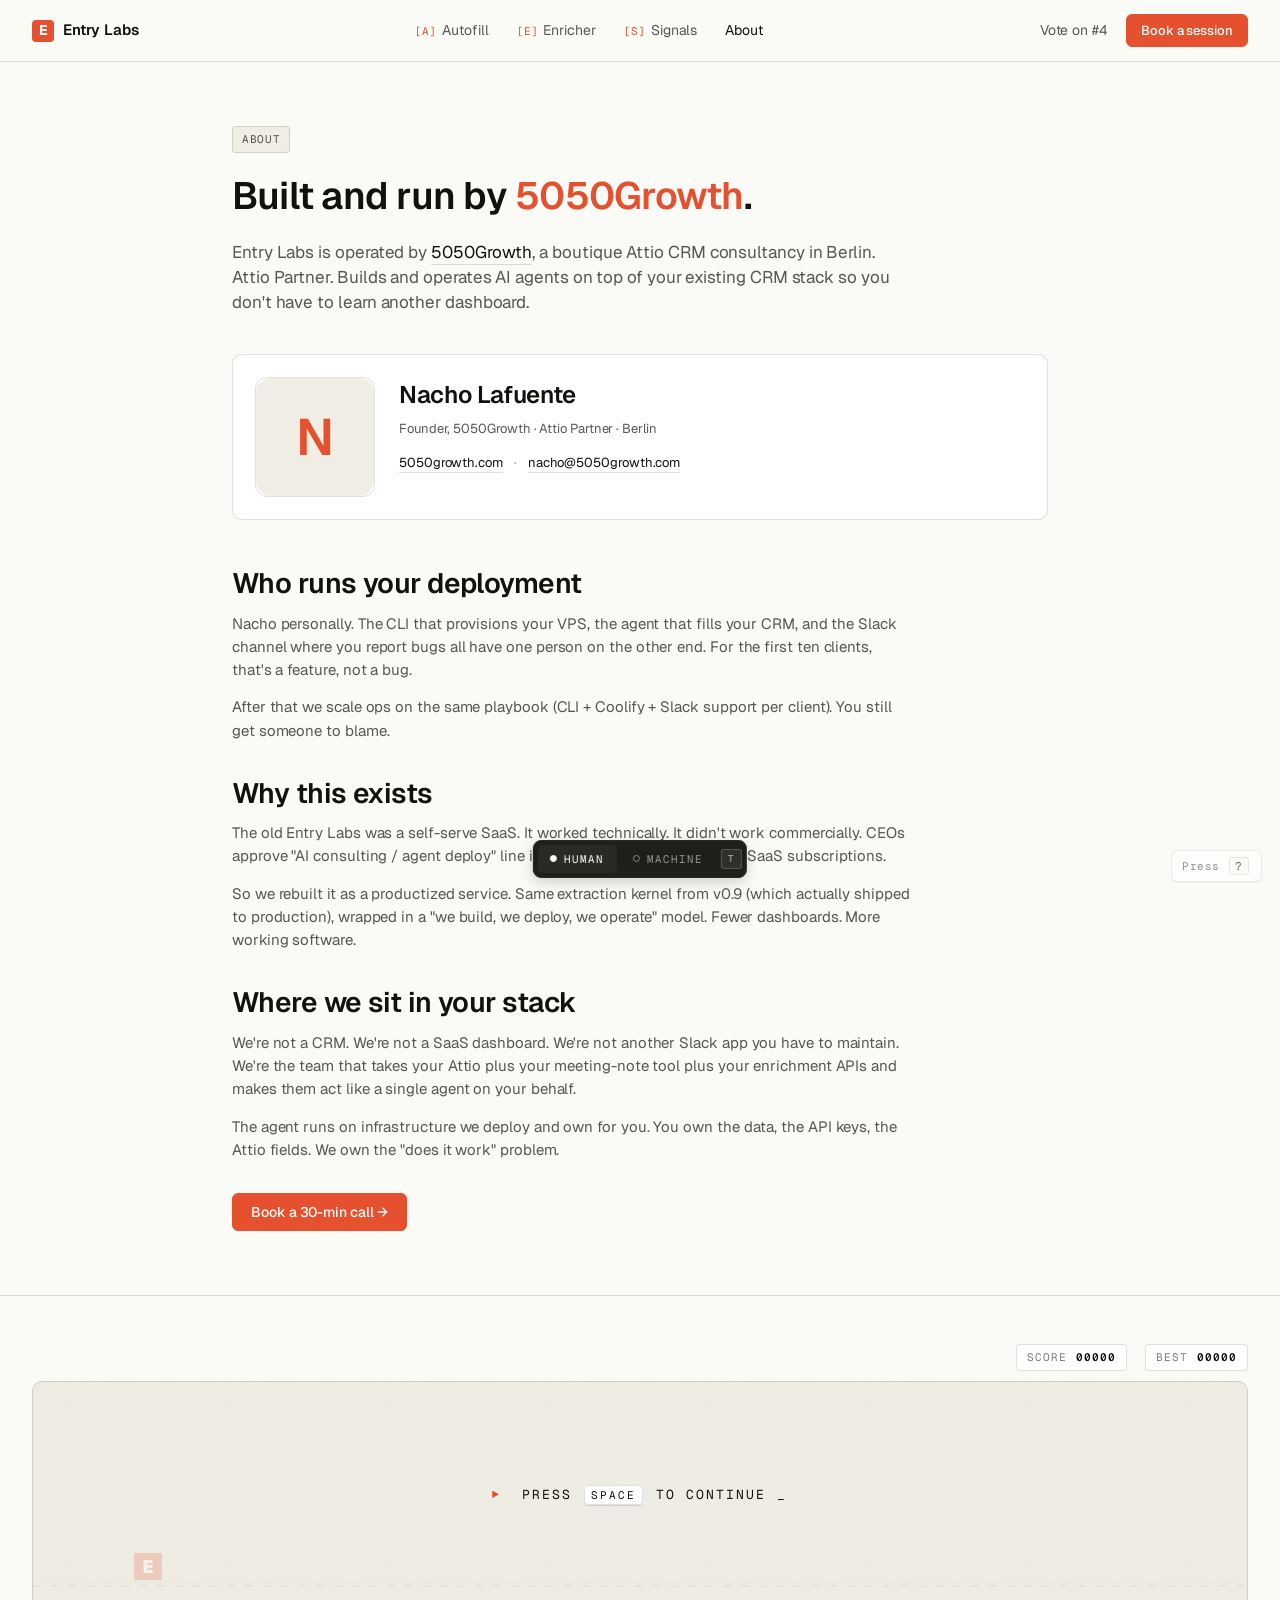
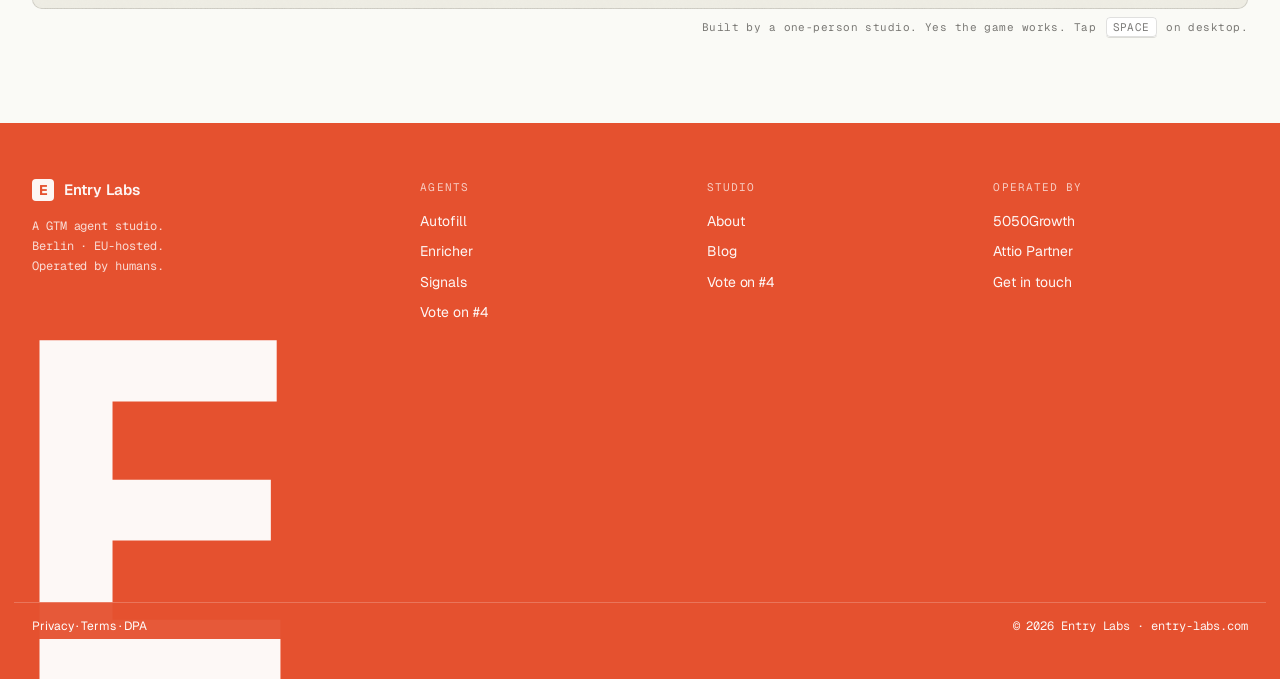
==== commit 39968b06: "Site rebuild 2026-05-15T13:03:19Z" ====
--- a/about/index.html
+++ b/about/index.html
@@ -1,6 +1,9 @@
-<!DOCTYPE html><html lang="en"> <head><meta charset="UTF-8"><meta name="viewport" content="width=device-width, initial-scale=1.0"><link rel="canonical" href="https://entry-labs.com/about/"><title>About — Entry Labs</title><meta name="description" content="Entry Labs builds, deploys, and operates AI agents — Autofill, Enricher, Signals — inside your CRM. EU-hosted, one invoice, seven days to production."><meta property="og:title" content="About — Entry Labs"><meta property="og:description" content="Entry Labs builds, deploys, and operates AI agents — Autofill, Enricher, Signals — inside your CRM. EU-hosted, one invoice, seven days to production."><meta property="og:url" content="https://entry-labs.com/about/"><meta property="og:type" content="website"><meta name="twitter:card" content="summary_large_image"><link rel="icon" type="image/svg+xml" href="/favicon.svg"><link rel="preconnect" href="https://fonts.googleapis.com"><link rel="preconnect" href="https://fonts.gstatic.com" crossorigin><link rel="stylesheet" href="/_astro/about.Z2mBx72Q.css">
+<!DOCTYPE html><html lang="en"> <head><meta charset="UTF-8"><meta name="viewport" content="width=device-width, initial-scale=1.0"><link rel="canonical" href="https://entry-labs.com/about/"><title>About — Entry Labs</title><meta name="description" content="Entry Labs builds, deploys, and operates AI agents — Autofill, Enricher, Signals — inside your CRM. EU-hosted, one invoice, seven days to production."><meta property="og:title" content="About — Entry Labs"><meta property="og:description" content="Entry Labs builds, deploys, and operates AI agents — Autofill, Enricher, Signals — inside your CRM. EU-hosted, one invoice, seven days to production."><meta property="og:url" content="https://entry-labs.com/about/"><meta property="og:type" content="website"><meta name="twitter:card" content="summary_large_image"><link rel="icon" type="image/svg+xml" href="/favicon.svg"><link rel="preconnect" href="https://fonts.googleapis.com"><link rel="preconnect" href="https://fonts.gstatic.com" crossorigin><link rel="stylesheet" href="/_astro/about.DrIDQQzf.css">
 <style>.page-section[data-astro-cid-kh7btl4r]{padding-top:64px;padding-bottom:64px;max-width:880px}.link[data-astro-cid-kh7btl4r]{color:var(--ink);border-bottom:1px solid var(--line);padding-bottom:1px}.link[data-astro-cid-kh7btl4r]:hover{border-color:var(--accent);color:var(--accent)}.about-card[data-astro-cid-kh7btl4r]{display:flex;align-items:flex-start;gap:24px;padding:22px;margin-bottom:48px}.about-avatar[data-astro-cid-kh7btl4r]{border-radius:12px;border:1px solid var(--line);flex-shrink:0}.about-name[data-astro-cid-kh7btl4r]{font-size:24px;font-weight:600;letter-spacing:-.015em;margin:0 0 6px}.about-role[data-astro-cid-kh7btl4r]{font-size:13px;color:var(--ink-70);margin:0 0 14px}.about-contact[data-astro-cid-kh7btl4r]{font-size:13px;margin:0}.about-contact[data-astro-cid-kh7btl4r] .dot[data-astro-cid-kh7btl4r]{color:var(--ink-40);margin:0 8px}.about-h2[data-astro-cid-kh7btl4r]{margin-top:36px;margin-bottom:12px;max-width:680px}.about-p[data-astro-cid-kh7btl4r]{color:var(--ink-70);margin:0 0 14px;max-width:680px}@media (max-width: 560px){.about-card[data-astro-cid-kh7btl4r]{flex-direction:column}}
-</style><script type="module" src="/_astro/hoisted.auHeIv2A.js"></script></head> <body> <nav class="nav" data-astro-cid-dmqpwcec> <a href="/" class="nav-mark" aria-label="Entry Labs home" data-astro-cid-dmqpwcec> <span class="nav-mark-square" data-astro-cid-dmqpwcec>E</span> <span class="nav-mark-word" data-astro-cid-dmqpwcec>Entry Labs</span> </a> <div class="nav-links" data-astro-cid-dmqpwcec> <a href="/agents/autofill" class="nav-link" data-astro-cid-dmqpwcec> <span class="hk" data-astro-cid-dmqpwcec>A</span><span class="rest" data-astro-cid-dmqpwcec>utofill</span> </a> <a href="/agents/enricher" class="nav-link" data-astro-cid-dmqpwcec> <span class="hk" data-astro-cid-dmqpwcec>E</span><span class="rest" data-astro-cid-dmqpwcec>nricher</span> </a> <a href="/agents/signals" class="nav-link" data-astro-cid-dmqpwcec> <span class="hk" data-astro-cid-dmqpwcec>S</span><span class="rest" data-astro-cid-dmqpwcec>ignals</span> </a> <a href="/about" class="nav-link active" data-astro-cid-dmqpwcec>About</a> </div> <div class="nav-right" data-astro-cid-dmqpwcec> <a href="/poll" class="nav-link" data-astro-cid-dmqpwcec>Vote on #4</a> <a href="/book" class="btn-primary nav-cta" data-astro-cid-dmqpwcec>Book a session</a> </div> </nav>  <main>  <section class="container-prose page-section" data-astro-cid-kh7btl4r> <span class="chip" style="margin-bottom: 22px; display: inline-block;" data-astro-cid-kh7btl4r>ABOUT</span> <h1 class="h-section" style="margin-bottom: 24px; max-width: 680px;" data-astro-cid-kh7btl4r>
+</style><script type="module" src="/_astro/hoisted.auHeIv2A.js"></script></head> <body> <nav class="nav" data-astro-cid-dmqpwcec> <a href="/" class="nav-mark" aria-label="Entry Labs home" data-astro-cid-dmqpwcec> <span class="nav-mark-square" data-astro-cid-dmqpwcec>E</span> <span class="nav-mark-word" data-astro-cid-dmqpwcec>Entry Labs</span> </a> <div class="nav-links" data-astro-cid-dmqpwcec> <a href="/agents/autofill" class="nav-link" data-astro-cid-dmqpwcec> <span class="hk-key" data-astro-cid-dmqpwcec>[A]</span> Autofill
+</a> <a href="/agents/enricher" class="nav-link" data-astro-cid-dmqpwcec> <span class="hk-key" data-astro-cid-dmqpwcec>[E]</span> Enricher
+</a> <a href="/agents/signals" class="nav-link" data-astro-cid-dmqpwcec> <span class="hk-key" data-astro-cid-dmqpwcec>[S]</span> Signals
+</a> <a href="/about" class="nav-link active" data-astro-cid-dmqpwcec>About</a> </div> <div class="nav-right" data-astro-cid-dmqpwcec> <a href="/poll" class="nav-link" data-astro-cid-dmqpwcec>Vote on #4</a> <a href="/book" class="btn-primary nav-cta" data-astro-cid-dmqpwcec>Book a session</a> </div> </nav>  <main>  <section class="container-prose page-section" data-astro-cid-kh7btl4r> <span class="chip" style="margin-bottom: 22px; display: inline-block;" data-astro-cid-kh7btl4r>ABOUT</span> <h1 class="h-section" style="margin-bottom: 24px; max-width: 680px;" data-astro-cid-kh7btl4r>
 Built and run by <span class="accent-text" data-astro-cid-kh7btl4r>5050Growth</span>.
 </h1> <p class="body-lg" style="color: var(--ink-70); max-width: 680px; margin-bottom: 40px;" data-astro-cid-kh7btl4r>
 Entry Labs is operated by <a class="link" href="https://5050growth.com" data-astro-cid-kh7btl4r>5050Growth</a>, a boutique Attio CRM consultancy in Berlin. Attio Partner. Builds and operates AI agents on top of your existing CRM stack so you don't have to learn another dashboard.
@@ -24,4 +27,113 @@
 Berlin · EU-hosted.<br data-astro-cid-sz7xmlte>
 Operated by humans.
 </p> </div> <div data-astro-cid-sz7xmlte> <div class="footer-head" data-astro-cid-sz7xmlte>Agents</div> <div class="footer-link-row" data-astro-cid-sz7xmlte> <a href="/agents/autofill" class="footer-link" data-astro-cid-sz7xmlte>Autofill</a> </div><div class="footer-link-row" data-astro-cid-sz7xmlte> <a href="/agents/enricher" class="footer-link" data-astro-cid-sz7xmlte>Enricher</a> </div><div class="footer-link-row" data-astro-cid-sz7xmlte> <a href="/agents/signals" class="footer-link" data-astro-cid-sz7xmlte>Signals</a> </div><div class="footer-link-row" data-astro-cid-sz7xmlte> <a href="/poll" class="footer-link" data-astro-cid-sz7xmlte>Vote on #4</a> </div> </div><div data-astro-cid-sz7xmlte> <div class="footer-head" data-astro-cid-sz7xmlte>Studio</div> <div class="footer-link-row" data-astro-cid-sz7xmlte> <a href="/about" class="footer-link" data-astro-cid-sz7xmlte>About</a> </div><div class="footer-link-row" data-astro-cid-sz7xmlte> <a href="/blog" class="footer-link" data-astro-cid-sz7xmlte>Blog</a> </div><div class="footer-link-row" data-astro-cid-sz7xmlte> <a href="/poll" class="footer-link" data-astro-cid-sz7xmlte>Vote on #4</a> </div> </div><div data-astro-cid-sz7xmlte> <div class="footer-head" data-astro-cid-sz7xmlte>Operated by</div> <div class="footer-link-row" data-astro-cid-sz7xmlte> <a href="https://5050growth.com" class="footer-link" data-astro-cid-sz7xmlte>5050Growth</a> </div><div class="footer-link-row" data-astro-cid-sz7xmlte> <a href="https://www.attio.com/partners" class="footer-link" data-astro-cid-sz7xmlte>Attio Partner</a> </div><div class="footer-link-row" data-astro-cid-sz7xmlte> <a href="/book" class="footer-link" data-astro-cid-sz7xmlte>Get in touch</a> </div> </div> </div> <div class="footer-big-letter" aria-hidden="true" data-astro-cid-sz7xmlte>E</div> <div class="footer-bottom" data-astro-cid-sz7xmlte> <span data-astro-cid-sz7xmlte>Privacy · Terms · DPA</span> <span class="mono" data-astro-cid-sz7xmlte>© 2026 Entry Labs · entry-labs.com</span> </div> </div> </footer>  <aside class="hk-cheat" data-hk-cheat hidden aria-hidden="true" data-astro-cid-sqmm2lpl> <div class="hk-cheat-head" data-astro-cid-sqmm2lpl> <span class="hk-cheat-title" data-astro-cid-sqmm2lpl>Keyboard</span> <button class="hk-cheat-close" data-hk-close aria-label="Close" data-astro-cid-sqmm2lpl>×</button> </div> <ul class="hk-cheat-list" data-astro-cid-sqmm2lpl> <li data-astro-cid-sqmm2lpl><kbd data-astro-cid-sqmm2lpl>A</kbd> Autofill</li> <li data-astro-cid-sqmm2lpl><kbd data-astro-cid-sqmm2lpl>E</kbd> Enricher</li> <li data-astro-cid-sqmm2lpl><kbd data-astro-cid-sqmm2lpl>S</kbd> Signals</li> <li data-astro-cid-sqmm2lpl><kbd data-astro-cid-sqmm2lpl>H</kbd> Home</li> <li data-astro-cid-sqmm2lpl><kbd data-astro-cid-sqmm2lpl>B</kbd> Book a session</li> <li data-astro-cid-sqmm2lpl><kbd data-astro-cid-sqmm2lpl>G</kbd> Play the game</li> <li data-astro-cid-sqmm2lpl><kbd data-astro-cid-sqmm2lpl>?</kbd> Toggle this</li> </ul> </aside> <button class="hk-hint" data-hk-hint aria-label="Show keyboard shortcuts" data-astro-cid-sqmm2lpl>
-Press <kbd data-astro-cid-sqmm2lpl>?</kbd> </button>   </body></html> +Press <kbd data-astro-cid-sqmm2lpl>?</kbd> </button>   <div data-machine-toggle class="mv-toggle" data-astro-cid-ls5gq37j> <button type="button" data-mv-mode="human" class="mv-pill mv-pill--active" aria-pressed="true" data-astro-cid-ls5gq37j> <span class="mv-dot" data-astro-cid-ls5gq37j></span>
+HUMAN
+</button> <button type="button" data-mv-mode="machine" class="mv-pill" aria-pressed="false" data-astro-cid-ls5gq37j> <span class="mv-dot" data-astro-cid-ls5gq37j></span>
+MACHINE
+</button> <kbd class="mv-kbd" data-astro-cid-ls5gq37j>T</kbd> </div> <div data-machine-view class="mv-view" hidden data-astro-cid-ls5gq37j> <div class="mv-view-inner" data-astro-cid-ls5gq37j> <div class="mv-view-head" data-astro-cid-ls5gq37j> <span data-mv-url data-astro-cid-ls5gq37j>—</span> <span data-astro-cid-ls5gq37j>text/markdown</span> </div> <pre data-mv-md class="mv-md" data-astro-cid-ls5gq37j></pre> </div> </div>  <script>
+  (function () {
+    const view = document.querySelector("[data-machine-view]");
+    const pre  = document.querySelector("[data-mv-md]");
+    const urlEl = document.querySelector("[data-mv-url]");
+    const btnHuman = document.querySelector('[data-mv-mode="human"]');
+    const btnMachine = document.querySelector('[data-mv-mode="machine"]');
+    if (!view || !pre || !btnHuman || !btnMachine) return;
+
+    let cache = null;
+
+    function escapeHtml(s) {
+      return s.replace(/[&<>]/g, (c) => ({ "&": "&amp;", "<": "&lt;", ">": "&gt;" }[c]));
+    }
+
+    function colorize(md) {
+      const lines = md.split("\n").map((line) => {
+        let l = escapeHtml(line);
+        // headings
+        l = l.replace(/^(# .*)$/, '<span class="md-h md-h1">$1</span>');
+        l = l.replace(/^(#{2,6} .*)$/, '<span class="md-h">$1</span>');
+        // bullets
+        l = l.replace(/^(\s*[-*] )/, '<span class="md-bullet">$1</span>');
+        // blockquote
+        l = l.replace(/^(&gt; .*)$/, '<span class="md-quote">$1</span>');
+        // inline code
+        l = l.replace(/`([^`]+)`/g, '<span class="md-code">`$1`</span>');
+        // bold **x**
+        l = l.replace(/\*\*([^*]+)\*\*/g, '<span class="md-bold">**$1**</span>');
+        // links [text](url)
+        l = l.replace(/\[([^\]]+)\]\(([^)]+)\)/g, '<span class="md-link">[$1]</span><span class="md-url">($2)</span>');
+        return l;
+      });
+      return lines.join("\n");
+    }
+
+    async function fetchMarkdown() {
+      if (cache) return cache;
+      let path = window.location.pathname;
+      if (!path.endsWith("/")) path = path + "/";
+      const candidate = path + "index.md";
+      try {
+        const res = await fetch(candidate);
+        if (res.ok) {
+          cache = await res.text();
+          return cache;
+        }
+      } catch (e) {}
+      return "_Markdown view not available for this route._";
+    }
+
+    async function showMachine() {
+      btnHuman.classList.remove("mv-pill--active");
+      btnHuman.setAttribute("aria-pressed", "false");
+      btnMachine.classList.add("mv-pill--active");
+      btnMachine.setAttribute("aria-pressed", "true");
+
+      urlEl.textContent = window.location.origin + window.location.pathname;
+      pre.innerHTML = '<span class="md-quote">Loading markdown…</span>';
+      view.hidden = false;
+      document.body.style.overflow = "hidden";
+      const md = await fetchMarkdown();
+      pre.innerHTML = colorize(md);
+    }
+
+    function showHuman() {
+      btnMachine.classList.remove("mv-pill--active");
+      btnMachine.setAttribute("aria-pressed", "false");
+      btnHuman.classList.add("mv-pill--active");
+      btnHuman.setAttribute("aria-pressed", "true");
+      view.hidden = true;
+      document.body.style.overflow = "";
+    }
+
+    btnMachine.addEventListener("click", showMachine);
+    btnHuman.addEventListener("click", showHuman);
+
+    document.addEventListener("keydown", (e) => {
+      const tag = document.activeElement?.tagName;
+      if (tag === "INPUT" || tag === "TEXTAREA" || tag === "SELECT") return;
+      if (document.activeElement?.isContentEditable) return;
+      if (e.metaKey || e.ctrlKey || e.altKey) return;
+      // Don't intercept SPACE when the mini-game has focus
+      if (document.activeElement?.closest?.("[data-game]")) return;
+
+      if (e.key === "Escape" && !view.hidden) {
+        e.preventDefault();
+        showHuman();
+        return;
+      }
+      if (e.key === "t" || e.key === "T") {
+        e.preventDefault();
+        view.hidden ? showMachine() : showHuman();
+        return;
+      }
+      if (e.key === "c" || e.key === "C") {
+        // primary CTA: the first /book link on the page
+        const cta = document.querySelector('a[href="/book"], a[href="/book/"]');
+        if (cta) {
+          e.preventDefault();
+          window.location.href = cta.getAttribute("href");
+        }
+      }
+    });
+  })();
+</script> </body></html> 
--- a/_astro/about.DrIDQQzf.css
+++ b/_astro/about.DrIDQQzf.css
@@ -0,0 +1 @@
+@import"https://fonts.googleapis.com/css2?family=Geist:wght@300;400;500;600;700&family=Geist+Mono:wght@300;400;500&display=swap";*,:before,:after{--tw-border-spacing-x: 0;--tw-border-spacing-y: 0;--tw-translate-x: 0;--tw-translate-y: 0;--tw-rotate: 0;--tw-skew-x: 0;--tw-skew-y: 0;--tw-scale-x: 1;--tw-scale-y: 1;--tw-pan-x: ;--tw-pan-y: ;--tw-pinch-zoom: ;--tw-scroll-snap-strictness: proximity;--tw-gradient-from-position: ;--tw-gradient-via-position: ;--tw-gradient-to-position: ;--tw-ordinal: ;--tw-slashed-zero: ;--tw-numeric-figure: ;--tw-numeric-spacing: ;--tw-numeric-fraction: ;--tw-ring-inset: ;--tw-ring-offset-width: 0px;--tw-ring-offset-color: #fff;--tw-ring-color: rgb(59 130 246 / .5);--tw-ring-offset-shadow: 0 0 #0000;--tw-ring-shadow: 0 0 #0000;--tw-shadow: 0 0 #0000;--tw-shadow-colored: 0 0 #0000;--tw-blur: ;--tw-brightness: ;--tw-contrast: ;--tw-grayscale: ;--tw-hue-rotate: ;--tw-invert: ;--tw-saturate: ;--tw-sepia: ;--tw-drop-shadow: ;--tw-backdrop-blur: ;--tw-backdrop-brightness: ;--tw-backdrop-contrast: ;--tw-backdrop-grayscale: ;--tw-backdrop-hue-rotate: ;--tw-backdrop-invert: ;--tw-backdrop-opacity: ;--tw-backdrop-saturate: ;--tw-backdrop-sepia: ;--tw-contain-size: ;--tw-contain-layout: ;--tw-contain-paint: ;--tw-contain-style: }::backdrop{--tw-border-spacing-x: 0;--tw-border-spacing-y: 0;--tw-translate-x: 0;--tw-translate-y: 0;--tw-rotate: 0;--tw-skew-x: 0;--tw-skew-y: 0;--tw-scale-x: 1;--tw-scale-y: 1;--tw-pan-x: ;--tw-pan-y: ;--tw-pinch-zoom: ;--tw-scroll-snap-strictness: proximity;--tw-gradient-from-position: ;--tw-gradient-via-position: ;--tw-gradient-to-position: ;--tw-ordinal: ;--tw-slashed-zero: ;--tw-numeric-figure: ;--tw-numeric-spacing: ;--tw-numeric-fraction: ;--tw-ring-inset: ;--tw-ring-offset-width: 0px;--tw-ring-offset-color: #fff;--tw-ring-color: rgb(59 130 246 / .5);--tw-ring-offset-shadow: 0 0 #0000;--tw-ring-shadow: 0 0 #0000;--tw-shadow: 0 0 #0000;--tw-shadow-colored: 0 0 #0000;--tw-blur: ;--tw-brightness: ;--tw-contrast: ;--tw-grayscale: ;--tw-hue-rotate: ;--tw-invert: ;--tw-saturate: ;--tw-sepia: ;--tw-drop-shadow: ;--tw-backdrop-blur: ;--tw-backdrop-brightness: ;--tw-backdrop-contrast: ;--tw-backdrop-grayscale: ;--tw-backdrop-hue-rotate: ;--tw-backdrop-invert: ;--tw-backdrop-opacity: ;--tw-backdrop-saturate: ;--tw-backdrop-sepia: ;--tw-contain-size: ;--tw-contain-layout: ;--tw-contain-paint: ;--tw-contain-style: }*,:before,:after{box-sizing:border-box;border-width:0;border-style:solid;border-color:#e5e7eb}:before,:after{--tw-content: ""}html,:host{line-height:1.5;-webkit-text-size-adjust:100%;-moz-tab-size:4;-o-tab-size:4;tab-size:4;font-family:Geist,Inter Tight,system-ui,sans-serif;font-feature-settings:normal;font-variation-settings:normal;-webkit-tap-highlight-color:transparent}body{margin:0;line-height:inherit}hr{height:0;color:inherit;border-top-width:1px}abbr:where([title]){-webkit-text-decoration:underline dotted;text-decoration:underline dotted}h1,h2,h3,h4,h5,h6{font-size:inherit;font-weight:inherit}a{color:inherit;text-decoration:inherit}b,strong{font-weight:bolder}code,kbd,samp,pre{font-family:Geist Mono,JetBrains Mono,ui-monospace,monospace;font-feature-settings:normal;font-variation-settings:normal;font-size:1em}small{font-size:80%}sub,sup{font-size:75%;line-height:0;position:relative;vertical-align:baseline}sub{bottom:-.25em}sup{top:-.5em}table{text-indent:0;border-color:inherit;border-collapse:collapse}button,input,optgroup,select,textarea{font-family:inherit;font-feature-settings:inherit;font-variation-settings:inherit;font-size:100%;font-weight:inherit;line-height:inherit;letter-spacing:inherit;color:inherit;margin:0;padding:0}button,select{text-transform:none}button,input:where([type=button]),input:where([type=reset]),input:where([type=submit]){-webkit-appearance:button;background-color:transparent;background-image:none}:-moz-focusring{outline:auto}:-moz-ui-invalid{box-shadow:none}progress{vertical-align:baseline}::-webkit-inner-spin-button,::-webkit-outer-spin-button{height:auto}[type=search]{-webkit-appearance:textfield;outline-offset:-2px}::-webkit-search-decoration{-webkit-appearance:none}::-webkit-file-upload-button{-webkit-appearance:button;font:inherit}summary{display:list-item}blockquote,dl,dd,h1,h2,h3,h4,h5,h6,hr,figure,p,pre{margin:0}fieldset{margin:0;padding:0}legend{padding:0}ol,ul,menu{list-style:none;margin:0;padding:0}dialog{padding:0}textarea{resize:vertical}input::-moz-placeholder,textarea::-moz-placeholder{opacity:1;color:#9ca3af}input::placeholder,textarea::placeholder{opacity:1;color:#9ca3af}button,[role=button]{cursor:pointer}:disabled{cursor:default}img,svg,video,canvas,audio,iframe,embed,object{display:block;vertical-align:middle}img,video{max-width:100%;height:auto}[hidden]:where(:not([hidden=until-found])){display:none}html{background:var(--bg);color:var(--ink);-webkit-font-smoothing:antialiased;-moz-osx-font-smoothing:grayscale}body{font-family:Geist,Inter Tight,-apple-system,Helvetica Neue,Arial,sans-serif;font-size:15px;line-height:1.5;letter-spacing:-.005em}h1,h2,h3,h4,h5,h6{font-family:Geist,Inter Tight,-apple-system,Helvetica Neue,Arial,sans-serif;font-weight:600;letter-spacing:-.02em;line-height:1.15;margin:0}code,pre,.mono{font-family:Geist Mono,JetBrains Mono,ui-monospace,monospace}a{color:inherit;text-decoration:none}::-moz-selection{background:var(--accent);color:var(--accent-ink)}::selection{background:var(--accent);color:var(--accent-ink)}.container-bb{max-width:1320px;margin-left:auto;margin-right:auto;padding-left:32px;padding-right:32px}.container-prose{max-width:1100px;margin-left:auto;margin-right:auto;padding-left:32px;padding-right:32px}.panel{background:var(--panel);background-image:var(--noise);border:1px solid var(--line);border-radius:10px}.card-bb{background:var(--card);border:1px solid var(--line);border-radius:10px}.hair{border-top:1px solid var(--line)}.btn{display:inline-flex;align-items:center;gap:8px;padding:11px 18px;font-size:14px;font-weight:500;line-height:1;border-radius:6px;letter-spacing:-.005em;background:var(--card);color:var(--ink);border:1px solid var(--line);cursor:pointer;transition:background .12s ease,color .12s ease,border-color .12s ease,transform .12s ease}.btn:hover{border-color:var(--ink)}.btn-primary{display:inline-flex;align-items:center;gap:8px;padding:11px 18px;font-size:14px;font-weight:500;line-height:1;border-radius:6px;letter-spacing:-.005em;background:var(--accent);color:var(--accent-ink);border:1px solid var(--accent);cursor:pointer;transition:filter .12s ease,transform .12s ease}.btn-primary:hover{filter:brightness(.95)}.chip{display:inline-block;font-family:Geist Mono,ui-monospace,monospace;font-size:11px;letter-spacing:.06em;padding:4px 9px;background:var(--panel);color:var(--ink-70);border:1px solid var(--line);border-radius:4px;text-transform:uppercase;white-space:nowrap}.kicker{font-family:Geist Mono,ui-monospace,monospace;font-size:11px;color:var(--ink-55);letter-spacing:.1em;text-transform:uppercase}.card{background:var(--card);border:1px solid var(--line);border-radius:10px;padding:22px}.ascii-pre{font-family:Geist Mono,ui-monospace,monospace;white-space:pre;margin:0;letter-spacing:0;color:var(--ink)}.accent-text{color:var(--accent)}.visible{visibility:visible}.static{position:static}.fixed{position:fixed}.absolute{position:absolute}.relative{position:relative}.top-5{top:1.25rem}.block{display:block}.inline{display:inline}.flex{display:flex}.\!grid{display:grid!important}.grid{display:grid}.hidden{display:none}.flex-shrink,.shrink{flex-shrink:1}.transform{transform:translate(var(--tw-translate-x),var(--tw-translate-y)) rotate(var(--tw-rotate)) skew(var(--tw-skew-x)) skewY(var(--tw-skew-y)) scaleX(var(--tw-scale-x)) scaleY(var(--tw-scale-y))}.resize{resize:both}.flex-wrap{flex-wrap:wrap}.border{border-width:1px}.uppercase{text-transform:uppercase}.italic{font-style:italic}.underline{text-decoration-line:underline}.outline{outline-style:solid}.blur{--tw-blur: blur(8px);filter:var(--tw-blur) var(--tw-brightness) var(--tw-contrast) var(--tw-grayscale) var(--tw-hue-rotate) var(--tw-invert) var(--tw-saturate) var(--tw-sepia) var(--tw-drop-shadow)}.filter{filter:var(--tw-blur) var(--tw-brightness) var(--tw-contrast) var(--tw-grayscale) var(--tw-hue-rotate) var(--tw-invert) var(--tw-saturate) var(--tw-sepia) var(--tw-drop-shadow)}.backdrop-filter{backdrop-filter:var(--tw-backdrop-blur) var(--tw-backdrop-brightness) var(--tw-backdrop-contrast) var(--tw-backdrop-grayscale) var(--tw-backdrop-hue-rotate) var(--tw-backdrop-invert) var(--tw-backdrop-opacity) var(--tw-backdrop-saturate) var(--tw-backdrop-sepia)}.transition{transition-property:color,background-color,border-color,text-decoration-color,fill,stroke,opacity,box-shadow,transform,filter,backdrop-filter;transition-timing-function:cubic-bezier(.4,0,.2,1);transition-duration:.15s}:root{--bg: #FAFAF6;--panel: #EFEDE4;--panel-deep: #E8E5D9;--card: #FFFFFF;--ink: #13110D;--ink-70: rgba(19, 17, 13, .7);--ink-55: rgba(19, 17, 13, .55);--ink-40: rgba(19, 17, 13, .4);--line: rgba(19, 17, 13, .13);--hair: rgba(19, 17, 13, .07);--accent: #E5512F;--accent-ink: #FFFFFF;--accent-soft: #FFE2D6;--footer-bg: #E5512F;--footer-ink: #FFFFFF;--noise: url("data:image/svg+xml;utf8,<svg xmlns='http://www.w3.org/2000/svg' width='160' height='160'><filter id='n'><feTurbulence baseFrequency='0.9' numOctaves='2' stitchTiles='stitch'/><feColorMatrix values='0 0 0 0 0  0 0 0 0 0  0 0 0 0 0  0 0 0 0.06 0'/></filter><rect width='100%25' height='100%25' filter='url(%23n)'/></svg>")}.h-display{font-size:44px;font-weight:600;letter-spacing:-.025em;line-height:1.2}.h-section{font-size:38px;font-weight:600;letter-spacing:-.02em;line-height:1.1}.h-sub{font-size:32px;font-weight:600;letter-spacing:-.02em;line-height:1.15}.h-card{font-size:28px;font-weight:600;letter-spacing:-.02em;line-height:1.12}.body-lg{font-size:17px;line-height:1.45}.body{font-size:15px;line-height:1.55}.body-sm{font-size:13px;line-height:1.55}@media (max-width: 900px){.h-display{font-size:36px}.h-section{font-size:30px}.h-sub{font-size:26px}.h-card{font-size:22px}}@media (max-width: 720px){.container-bb,.container-prose{padding-left:20px;padding-right:20px}.h-display{font-size:30px}.h-section{font-size:26px}}@keyframes el-blink{50%{opacity:0}}.blink{animation:el-blink 1s steps(2) infinite}@media (prefers-reduced-motion: reduce){*,*:before,*:after{animation-duration:.01ms!important;animation-iteration-count:1!important;transition-duration:.01ms!important}}.nav[data-astro-cid-dmqpwcec]{display:flex;align-items:center;justify-content:space-between;padding:14px 32px;border-bottom:1px solid var(--line);background:var(--bg);gap:28px}.nav-mark[data-astro-cid-dmqpwcec]{display:inline-flex;align-items:center;gap:9px;color:var(--ink)}.nav-mark-square[data-astro-cid-dmqpwcec]{width:22px;height:22px;background:var(--accent);color:var(--accent-ink);display:inline-flex;align-items:center;justify-content:center;font-weight:700;font-size:14px;border-radius:4px;letter-spacing:-.04em}.nav-mark-word[data-astro-cid-dmqpwcec]{font-weight:600;font-size:15px;letter-spacing:-.01em}.nav-links[data-astro-cid-dmqpwcec]{display:flex;align-items:center;gap:28px;font-size:14px;color:var(--ink-70)}.nav-link[data-astro-cid-dmqpwcec]{color:var(--ink-70);transition:color .12s ease}.nav-link[data-astro-cid-dmqpwcec]:hover,.nav-link[data-astro-cid-dmqpwcec].active{color:var(--ink)}.nav-link[data-astro-cid-dmqpwcec] .hk-key[data-astro-cid-dmqpwcec]{font-family:Geist Mono,ui-monospace,monospace;font-size:11px;color:var(--accent);margin-right:2px;letter-spacing:0}.nav-link[data-astro-cid-dmqpwcec]:hover .hk-key[data-astro-cid-dmqpwcec],.nav-link[data-astro-cid-dmqpwcec].active .hk-key[data-astro-cid-dmqpwcec]{color:var(--ink)}.nav-right[data-astro-cid-dmqpwcec]{display:flex;align-items:center;gap:18px;font-size:14px}.nav-cta[data-astro-cid-dmqpwcec]{font-size:13px;padding:9px 14px}@media (max-width: 900px){.nav[data-astro-cid-dmqpwcec]{padding:12px 20px;gap:14px}.nav-links[data-astro-cid-dmqpwcec]{display:none}}@media (max-width: 560px){.nav-right[data-astro-cid-dmqpwcec] .nav-link[data-astro-cid-dmqpwcec]{display:none}}.footer[data-astro-cid-sz7xmlte]{background:var(--footer-bg);color:var(--footer-ink);position:relative;overflow:hidden;margin-top:80px}.footer-inner[data-astro-cid-sz7xmlte]{padding-top:56px;padding-bottom:40px;position:relative}.footer-grid[data-astro-cid-sz7xmlte]{display:grid;grid-template-columns:minmax(0,1.4fr) minmax(0,1fr) minmax(0,1fr) minmax(0,1fr);gap:32px;margin-bottom:56px;position:relative;z-index:2}.footer-brand[data-astro-cid-sz7xmlte] .footer-mark[data-astro-cid-sz7xmlte]{display:flex;align-items:center;gap:10px;margin-bottom:14px;opacity:.95}.footer-mark-square[data-astro-cid-sz7xmlte]{width:22px;height:22px;background:var(--footer-ink);color:var(--footer-bg);display:inline-flex;align-items:center;justify-content:center;font-weight:700;font-size:14px;border-radius:4px;letter-spacing:-.04em}.footer-mark-word[data-astro-cid-sz7xmlte]{font-weight:600;font-size:15px}.footer-tagline[data-astro-cid-sz7xmlte]{font-family:Geist Mono,ui-monospace,monospace;font-size:12px;opacity:.8;line-height:1.7;max-width:280px}.footer-head[data-astro-cid-sz7xmlte]{font-family:Geist Mono,ui-monospace,monospace;font-size:11px;opacity:.7;letter-spacing:.1em;text-transform:uppercase;margin-bottom:14px}.footer-link-row[data-astro-cid-sz7xmlte]{margin-bottom:8px}.footer-link[data-astro-cid-sz7xmlte]{font-size:14px;opacity:.95;color:var(--footer-ink)}.footer-link[data-astro-cid-sz7xmlte]:hover{opacity:1;text-decoration:underline;text-underline-offset:3px}.footer-big-letter[data-astro-cid-sz7xmlte]{font-family:Geist,Inter Tight,sans-serif;font-weight:700;font-size:480px;line-height:.78;letter-spacing:-.06em;color:var(--footer-ink);opacity:.96;margin-left:-28px;margin-top:-64px;margin-bottom:-120px;pointer-events:none;-webkit-user-select:none;-moz-user-select:none;user-select:none;position:relative;z-index:1}.footer-bottom[data-astro-cid-sz7xmlte]{display:flex;justify-content:space-between;font-size:12px;opacity:.95;padding:14px 18px 4px;border-top:1px solid rgba(255,255,255,.22);margin-top:24px;margin-left:-18px;margin-right:-18px;position:relative;z-index:3;gap:16px;flex-wrap:wrap;background:var(--footer-bg)}.footer-bottom[data-astro-cid-sz7xmlte] .mono[data-astro-cid-sz7xmlte]{font-family:Geist Mono,ui-monospace,monospace}@media (max-width: 900px){.footer-grid[data-astro-cid-sz7xmlte]{grid-template-columns:repeat(2,minmax(0,1fr));gap:28px}.footer-big-letter[data-astro-cid-sz7xmlte]{font-size:280px;margin-bottom:-70px;margin-top:-36px}}@media (max-width: 560px){.footer-grid[data-astro-cid-sz7xmlte]{grid-template-columns:1fr}.footer-big-letter[data-astro-cid-sz7xmlte]{font-size:200px}}.game-section[data-astro-cid-5evgorsa]{background:var(--bg);padding:48px 0 8px;border-top:1px solid var(--line)}.game-wrap[data-astro-cid-5evgorsa]{max-width:1320px;margin:0 auto;padding:0 32px}.game-hud[data-astro-cid-5evgorsa]{display:flex;justify-content:flex-end;gap:18px;font-family:Geist Mono,ui-monospace,monospace;font-size:11px;letter-spacing:.1em;color:var(--ink-55);margin-bottom:10px}.hud-cell[data-astro-cid-5evgorsa]{padding:4px 10px;border:1px solid var(--line);border-radius:4px;background:var(--card)}.hud-cell[data-astro-cid-5evgorsa] span[data-astro-cid-5evgorsa]{color:var(--ink);font-weight:600}.game-frame[data-astro-cid-5evgorsa]{position:relative;background:var(--panel);background-image:var(--noise);border:1px solid var(--line);border-radius:10px;overflow:hidden;aspect-ratio:960 / 180;cursor:pointer;outline:none}.game-frame[data-astro-cid-5evgorsa]:focus-visible{border-color:var(--accent);box-shadow:0 0 0 2px var(--accent-soft)}canvas[data-astro-cid-5evgorsa][data-canvas]{width:100%;height:100%;display:block;image-rendering:pixelated}.game-overlay[data-astro-cid-5evgorsa],.game-gameover[data-astro-cid-5evgorsa]{position:absolute;inset:0;display:flex;align-items:center;justify-content:center;pointer-events:none;background:#efede4c7}.game-overlay[data-astro-cid-5evgorsa][data-hidden],.game-gameover[data-astro-cid-5evgorsa][hidden]{display:none}.game-prompt[data-astro-cid-5evgorsa]{font-family:Geist Mono,ui-monospace,monospace;font-size:13px;letter-spacing:.16em;color:var(--ink);text-transform:uppercase}.game-arrow[data-astro-cid-5evgorsa]{color:var(--accent);margin-right:8px}kbd[data-astro-cid-5evgorsa]{font-family:Geist Mono,ui-monospace,monospace;font-size:11px;border:1px solid var(--line);background:var(--card);padding:2px 6px;border-radius:4px;box-shadow:0 1px 0 var(--line);margin:0 2px}.cursor[data-astro-cid-5evgorsa].blink{animation:el-blink 1s steps(2) infinite}.game-gameover[data-astro-cid-5evgorsa]{background:#efede4eb;flex-direction:column;gap:4px;font-family:Geist Mono,ui-monospace,monospace}.go-line[data-astro-cid-5evgorsa]{font-size:14px;font-weight:600;letter-spacing:.08em;color:var(--ink);text-transform:uppercase}.go-line[data-astro-cid-5evgorsa].dim{color:var(--ink-55);font-weight:400;font-size:11px;letter-spacing:.06em}.go-line[data-astro-cid-5evgorsa].dim span[data-astro-cid-5evgorsa]{color:var(--accent);font-weight:600}.game-footnote[data-astro-cid-5evgorsa]{font-family:Geist Mono,ui-monospace,monospace;font-size:11px;color:var(--ink-55);text-align:right;margin-top:10px;letter-spacing:.04em}@media (max-width: 720px){.game-wrap[data-astro-cid-5evgorsa]{padding:0 20px}.game-hud[data-astro-cid-5evgorsa]{justify-content:space-between}.game-prompt[data-astro-cid-5evgorsa]{font-size:11px;letter-spacing:.1em}}.hk-hint[data-astro-cid-sqmm2lpl]{position:fixed;right:18px;bottom:18px;z-index:60;background:var(--card);color:var(--ink-70);border:1px solid var(--line);border-radius:6px;padding:7px 10px;font-family:Geist Mono,ui-monospace,monospace;font-size:11px;letter-spacing:.05em;box-shadow:0 1px 0 var(--hair);cursor:pointer;opacity:.65;transition:opacity .12s ease,transform .12s ease}.hk-hint[data-astro-cid-sqmm2lpl]:hover{opacity:1;transform:translateY(-1px)}.hk-hint[data-astro-cid-sqmm2lpl] kbd[data-astro-cid-sqmm2lpl]{background:var(--bg);border:1px solid var(--line);border-radius:3px;padding:1px 5px;font-size:11px;margin:0 2px;color:var(--ink)}.hk-cheat[data-astro-cid-sqmm2lpl]{position:fixed;right:18px;bottom:18px;z-index:70;width:240px;background:var(--card);border:1px solid var(--ink);border-radius:10px;padding:14px 16px;box-shadow:0 6px 0 -1px var(--ink),0 0 0 4px var(--accent-soft);font-family:Geist,Inter Tight,sans-serif}.hk-cheat[data-astro-cid-sqmm2lpl][hidden]{display:none}.hk-cheat-head[data-astro-cid-sqmm2lpl]{display:flex;align-items:center;justify-content:space-between;margin-bottom:10px}.hk-cheat-title[data-astro-cid-sqmm2lpl]{font-family:Geist Mono,ui-monospace,monospace;font-size:11px;letter-spacing:.12em;text-transform:uppercase;color:var(--ink-55)}.hk-cheat-close[data-astro-cid-sqmm2lpl]{background:transparent;border:0;color:var(--ink-70);font-size:18px;line-height:1;cursor:pointer;padding:0 4px}.hk-cheat-close[data-astro-cid-sqmm2lpl]:hover{color:var(--ink)}.hk-cheat-list[data-astro-cid-sqmm2lpl]{list-style:none;margin:0;padding:0;display:grid;gap:6px}.hk-cheat-list[data-astro-cid-sqmm2lpl] li[data-astro-cid-sqmm2lpl]{display:flex;align-items:center;gap:10px;font-size:13px;color:var(--ink)}.hk-cheat-list[data-astro-cid-sqmm2lpl] kbd[data-astro-cid-sqmm2lpl]{font-family:Geist Mono,ui-monospace,monospace;font-size:11px;background:var(--panel);border:1px solid var(--line);border-radius:4px;padding:2px 7px;box-shadow:0 1px 0 var(--line);min-width:16px;text-align:center;color:var(--ink)}@media (max-width: 720px){.hk-hint[data-astro-cid-sqmm2lpl],.hk-cheat[data-astro-cid-sqmm2lpl]{display:none}}.mv-toggle[data-astro-cid-ls5gq37j]{position:fixed;bottom:22px;left:50%;transform:translate(-50%);z-index:60;display:flex;align-items:center;gap:4px;border:1px solid #2a2926;background:#13110df0;backdrop-filter:blur(6px);border-radius:8px;padding:4px;font-family:Geist Mono,ui-monospace,monospace;font-size:11px;letter-spacing:.1em;color:#fafaf68c;box-shadow:0 4px 14px #0000002e}.mv-pill[data-astro-cid-ls5gq37j]{background:transparent;border:0;color:inherit;font:inherit;cursor:pointer;padding:6px 12px;border-radius:5px;display:inline-flex;align-items:center;gap:7px;transition:background .12s ease,color .12s ease}.mv-pill[data-astro-cid-ls5gq37j]:hover{color:#fff}.mv-pill--active[data-astro-cid-ls5gq37j]{background:#2a2926;color:#fff}.mv-dot[data-astro-cid-ls5gq37j]{width:7px;height:7px;border-radius:50%;border:1px solid rgba(250,250,246,.45);background:transparent;display:inline-block}.mv-pill--active[data-astro-cid-ls5gq37j] .mv-dot[data-astro-cid-ls5gq37j]{background:#fff;border-color:#fff}.mv-kbd[data-astro-cid-ls5gq37j]{font-family:Geist Mono,ui-monospace,monospace;font-size:9.5px;color:#fafaf6bf;background:#ffffff14;border:1px solid rgba(255,255,255,.18);border-radius:3px;padding:2px 6px;margin-left:2px}.mv-view[data-astro-cid-ls5gq37j]{position:fixed;inset:0;z-index:80;background:#0b0f17;color:#c9d1d9;overflow-y:auto;font-family:Geist Mono,ui-monospace,monospace;font-size:13.5px;line-height:1.7}.mv-view[data-astro-cid-ls5gq37j][hidden]{display:none}.mv-view-inner[data-astro-cid-ls5gq37j]{max-width:880px;margin:0 auto;padding:56px 28px 96px}.mv-view-head[data-astro-cid-ls5gq37j]{display:flex;justify-content:space-between;align-items:center;padding-bottom:14px;border-bottom:1px solid #1f2937;margin-bottom:22px;font-size:11.5px;color:#6b7280;letter-spacing:.05em}.mv-md[data-astro-cid-ls5gq37j]{white-space:pre-wrap;word-break:break-word;margin:0}.mv-md[data-astro-cid-ls5gq37j] .md-h[data-astro-cid-ls5gq37j]{color:#ffe2d6;font-weight:600}.mv-md[data-astro-cid-ls5gq37j] .md-h1[data-astro-cid-ls5gq37j]{color:#e5512f;font-weight:700;font-size:1.15em}.mv-md[data-astro-cid-ls5gq37j] .md-quote[data-astro-cid-ls5gq37j]{color:#8b949e;font-style:italic}.mv-md[data-astro-cid-ls5gq37j] .md-bullet[data-astro-cid-ls5gq37j]{color:#ffb07a}.mv-md[data-astro-cid-ls5gq37j] .md-link[data-astro-cid-ls5gq37j]{color:#d2a8ff}.mv-md[data-astro-cid-ls5gq37j] .md-url[data-astro-cid-ls5gq37j]{color:#6b7280}.mv-md[data-astro-cid-ls5gq37j] .md-code[data-astro-cid-ls5gq37j]{color:#b5e48c}.mv-md[data-astro-cid-ls5gq37j] .md-bold[data-astro-cid-ls5gq37j]{color:#fff;font-weight:600}.mv-view[data-astro-cid-ls5gq37j] .mv-toggle[data-astro-cid-ls5gq37j]{display:none}@media (max-width: 720px){.mv-toggle[data-astro-cid-ls5gq37j]{bottom:14px;padding:3px;font-size:10px}.mv-pill[data-astro-cid-ls5gq37j]{padding:5px 9px}.mv-kbd[data-astro-cid-ls5gq37j]{display:none}}
